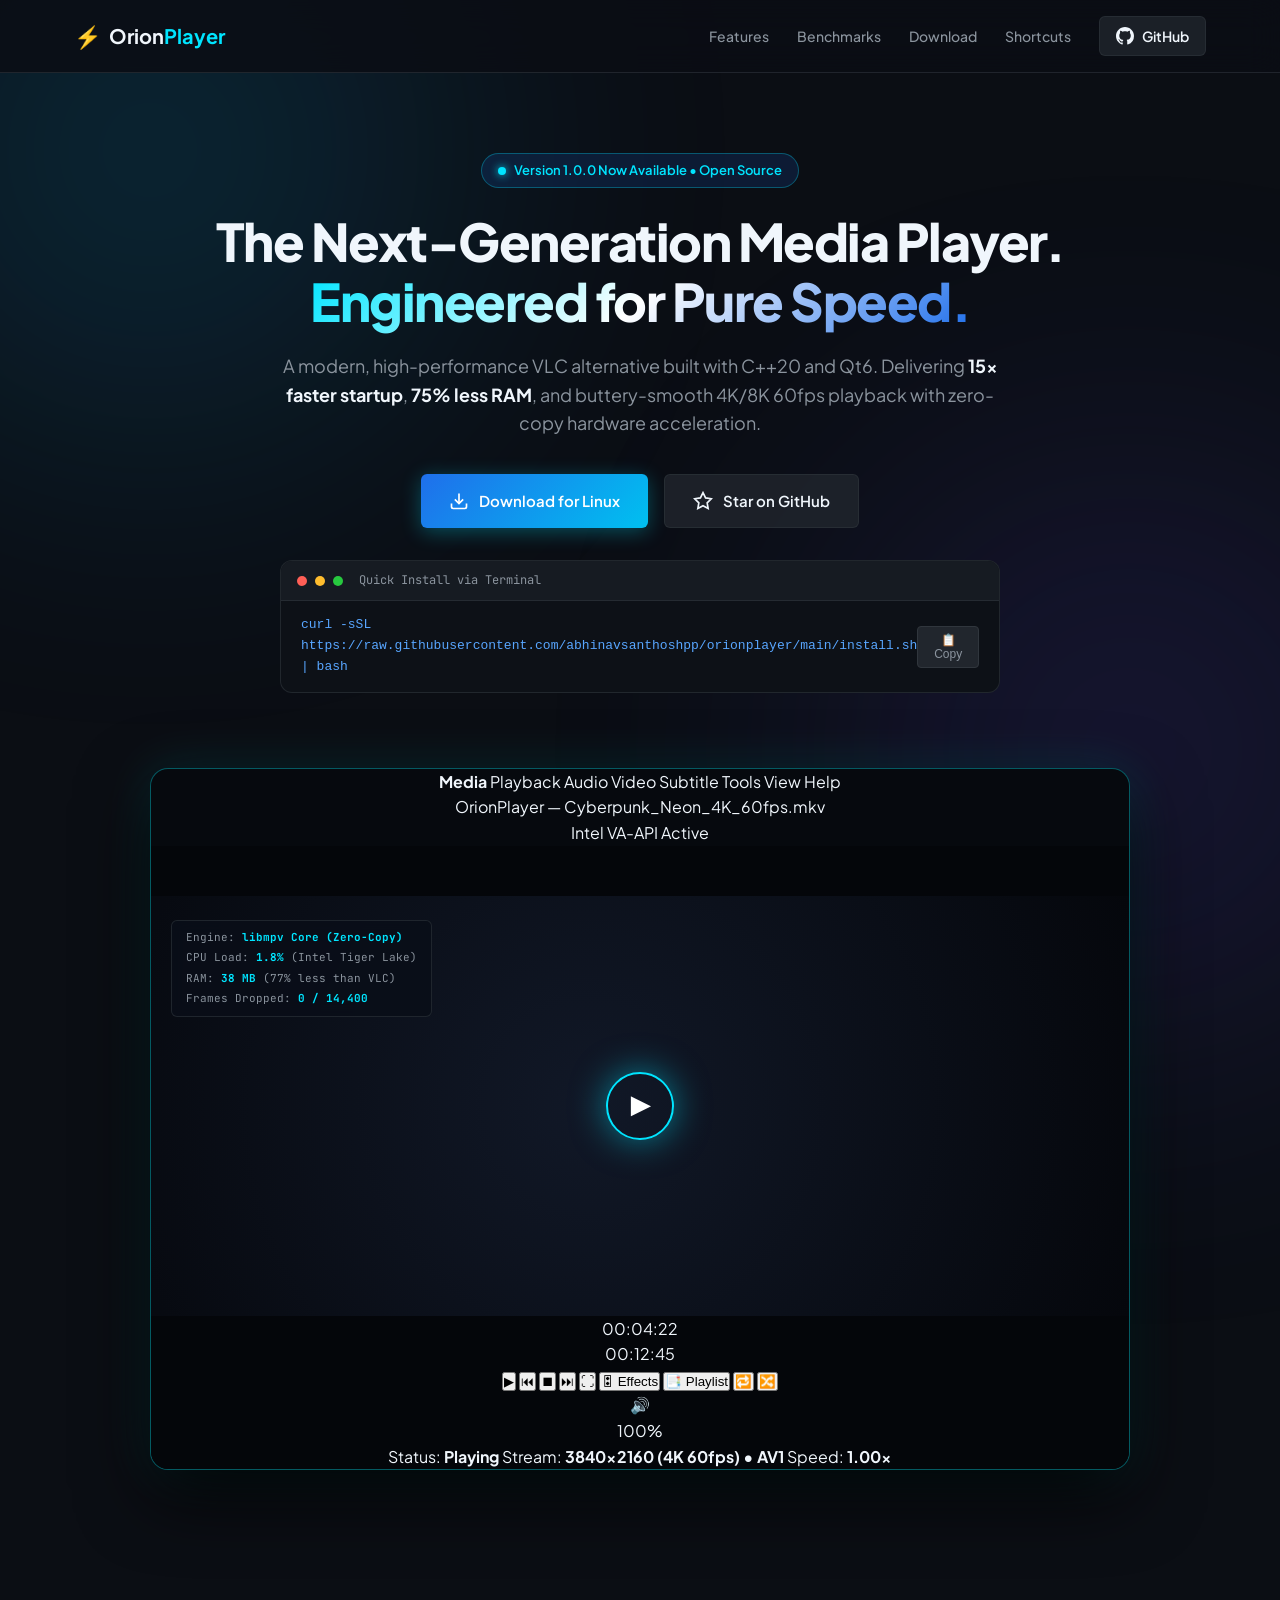
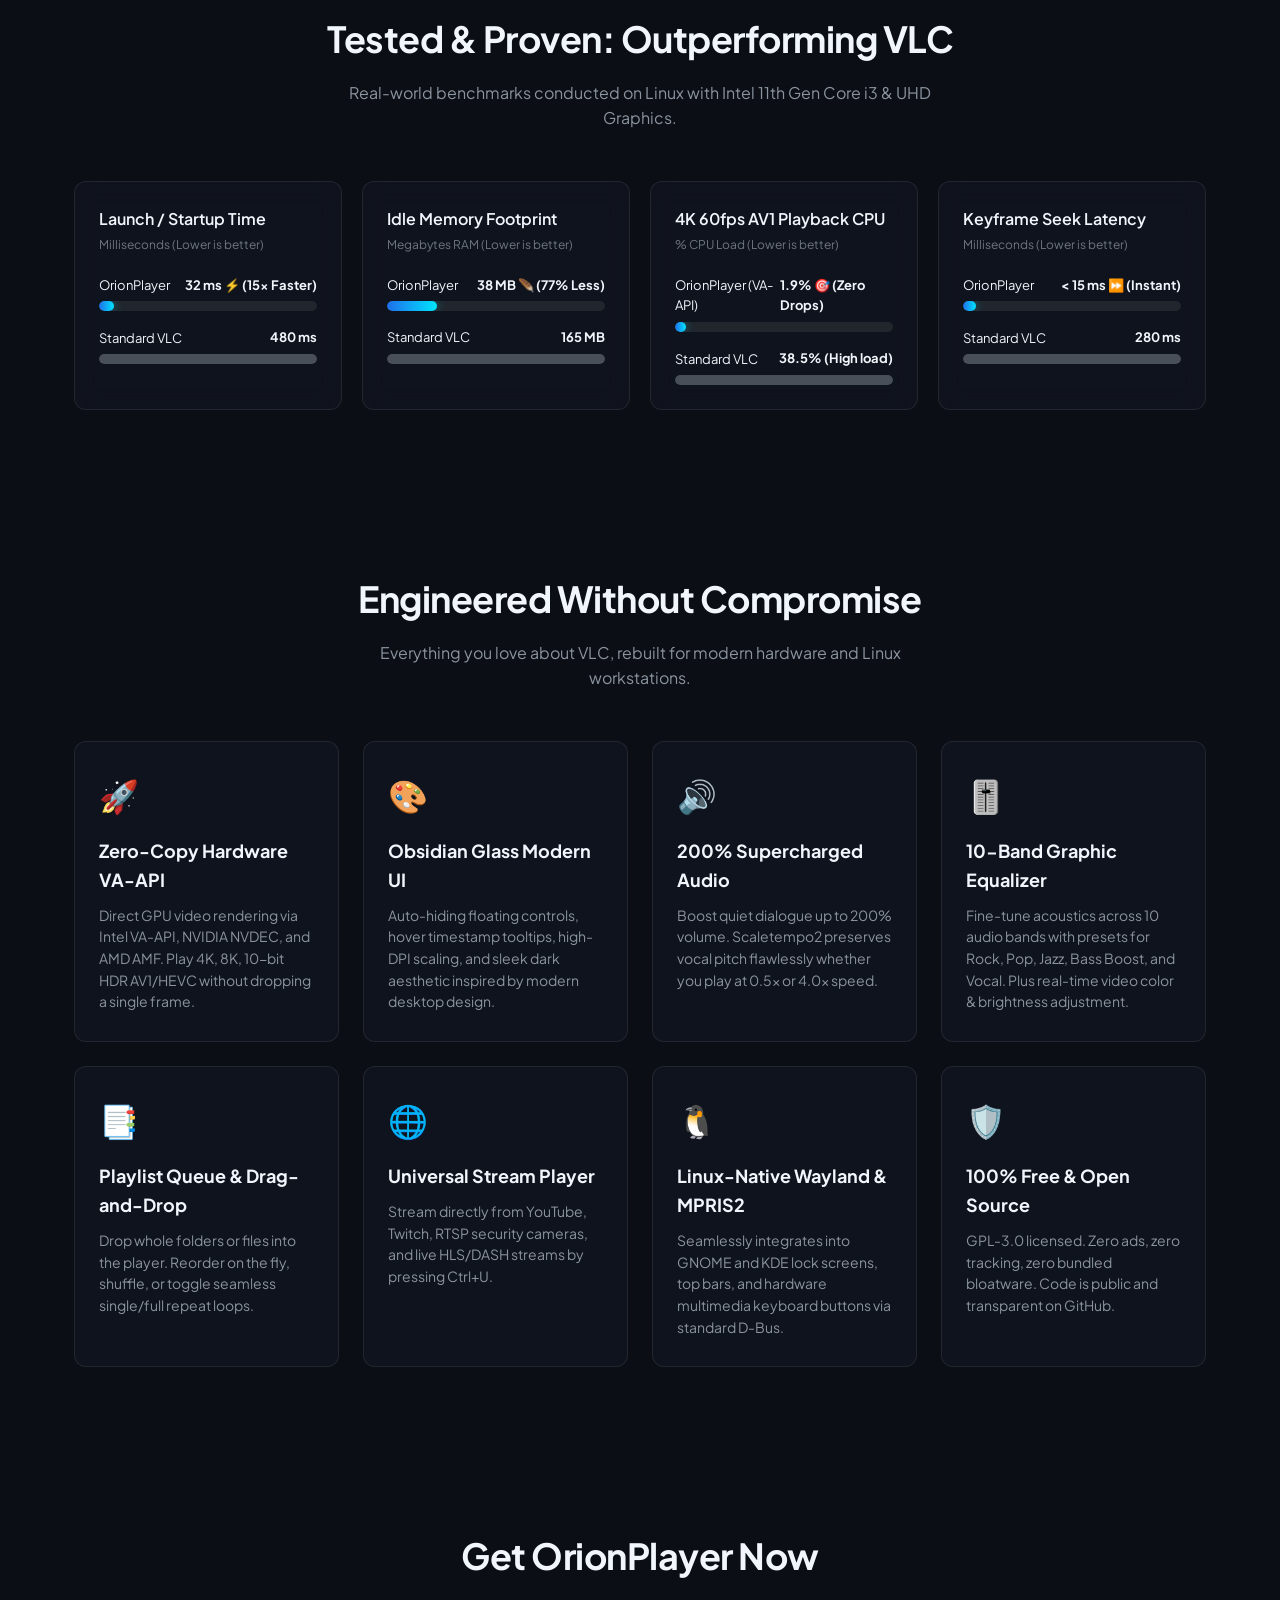
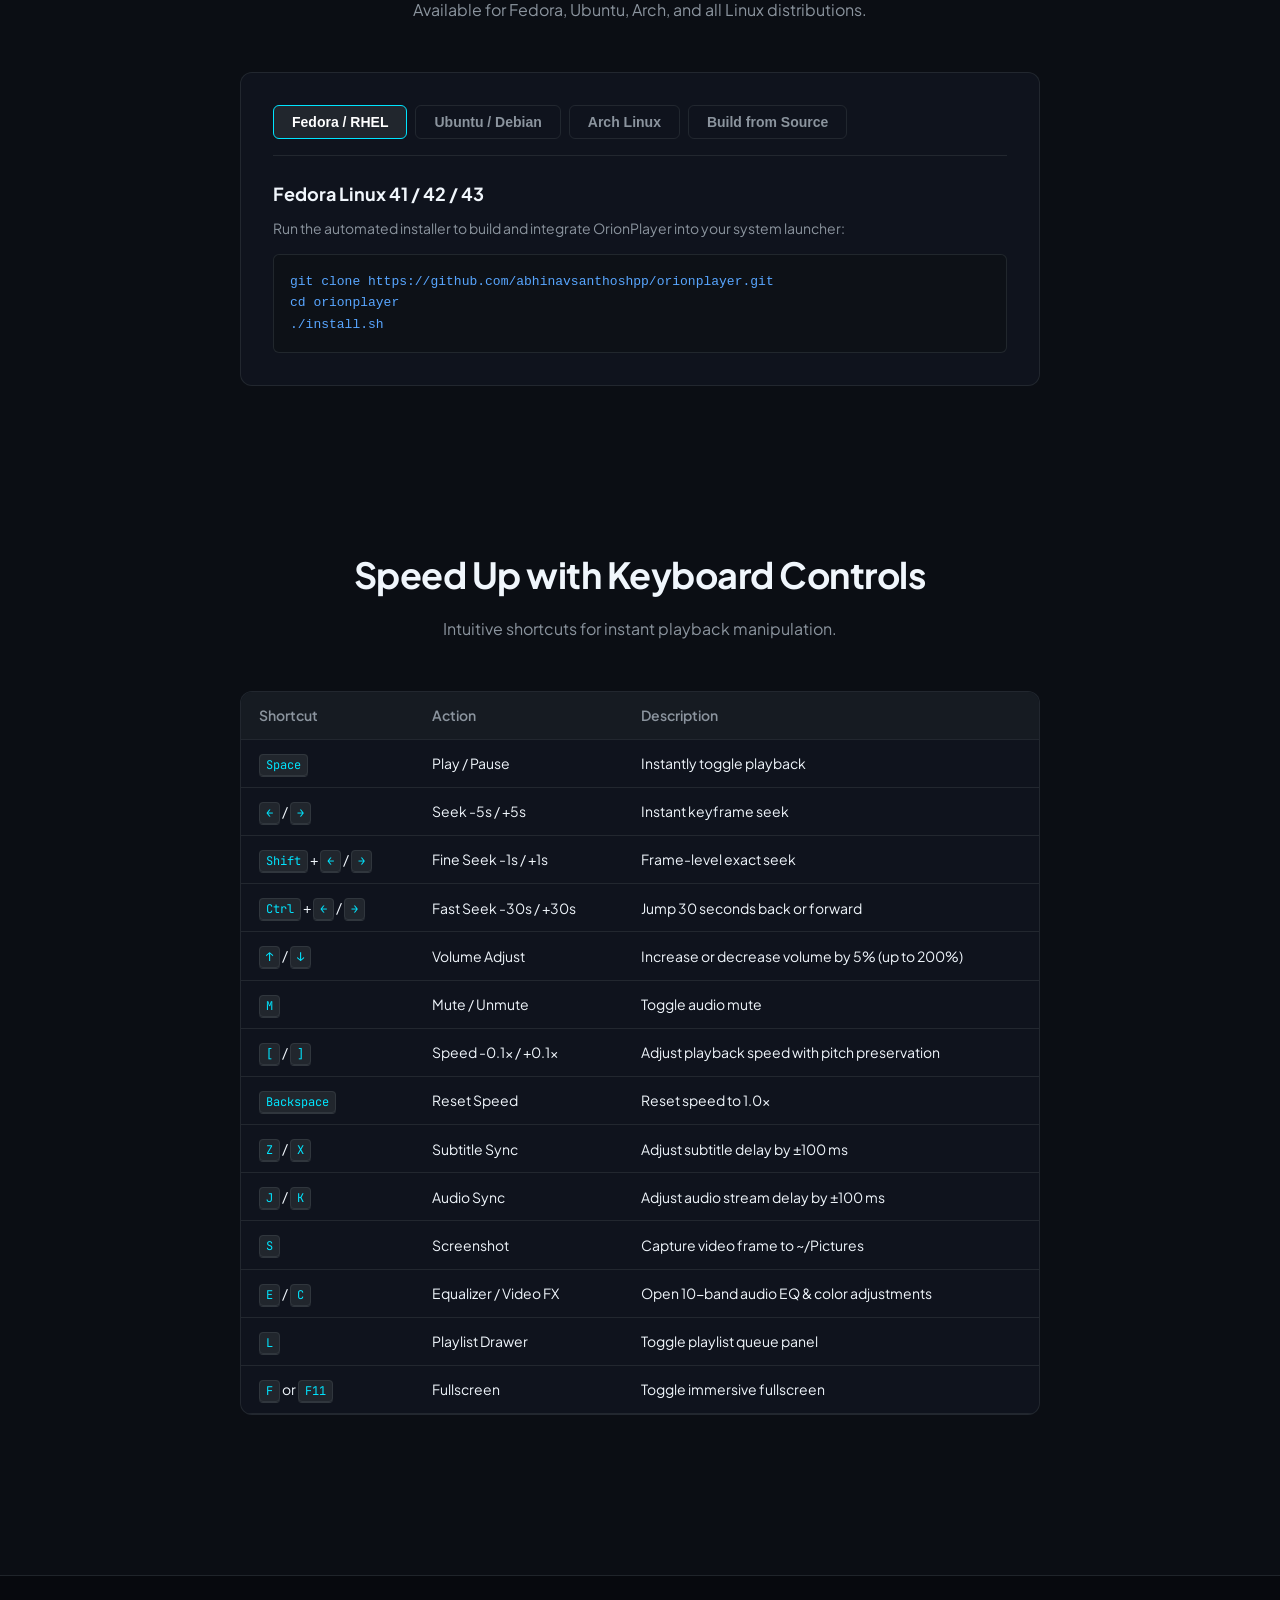
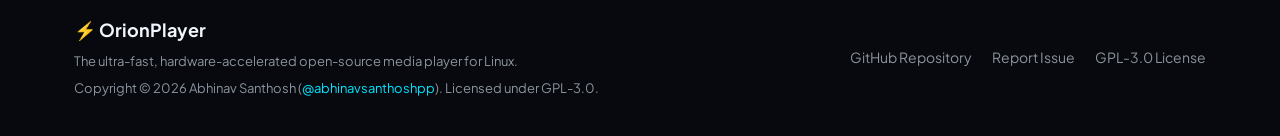
==== docs/index.html @ beaa6fd5 "feat: rename project to Orion Player across entire codebase, binaries, and documentation" ====
<!DOCTYPE html>
<html lang="en">
<head>
    <meta charset="UTF-8">
    <meta name="viewport" content="width=device-width, initial-scale=1.0">
    <title>OrionPlayer — The Ultra-Fast Open-Source Media Player for Linux</title>
    <meta name="description" content="OrionPlayer is a next-generation open-source media player for Linux. Faster startup, lower RAM, and smoother 4K/8K HDR playback than standard VLC with native Intel VA-API & NVDEC hardware acceleration.">
    <link rel="icon" type="image/svg+xml" href="data:image/svg+xml,<svg xmlns='http://www.w3.org/2000/svg' viewBox='0 0 100 100'><circle cx='50' cy='50' r='45' fill='%230b0e14'/><circle cx='50' cy='50' r='38' fill='none' stroke='%2300e5ff' stroke-width='6'/><polygon points='42,32 70,50 42,68' fill='%23ffffff'/></svg>">
    <link rel="stylesheet" href="style.css">
    <link rel="preconnect" href="https://fonts.googleapis.com">
    <link rel="preconnect" href="https://fonts.gstatic.com" crossorigin>
    <link href="https://fonts.googleapis.com/css2?family=Plus+Jakarta+Sans:wght@300;400;500;600;700;800&family=JetBrains+Mono:wght@400;500;700&display=swap" rel="stylesheet">
</head>
<body>
    <!-- Background Glow Elements -->
    <div class="glow glow-1"></div>
    <div class="glow glow-2"></div>

    <!-- Navigation -->
    <header class="navbar">
        <div class="container nav-container">
            <a href="#" class="logo">
                <span class="logo-icon">⚡</span>
                <span class="logo-text">Orion<strong>Player</strong></span>
            </a>
            <nav class="nav-links">
                <a href="#features">Features</a>
                <a href="#benchmarks">Benchmarks</a>
                <a href="#download">Download</a>
                <a href="#shortcuts">Shortcuts</a>
                <a href="https://github.com/abhinavsanthoshpp/orionplayer" target="_blank" class="nav-github-btn">
                    <svg height="18" width="18" viewBox="0 0 16 16" fill="currentColor">
                        <path d="M8 0C3.58 0 0 3.58 0 8c0 3.54 2.29 6.53 5.47 7.59.4.07.55-.17.55-.38 0-.19-.01-.82-.01-1.49-2.01.37-2.53-.49-2.69-.94-.09-.23-.48-.94-.82-1.13-.28-.15-.68-.52-.01-.53.63-.01 1.08.58 1.23.82.72 1.21 1.87.87 2.33.66.07-.52.28-.87.51-1.07-1.78-.2-3.64-.89-3.64-3.95 0-.87.31-1.59.82-2.15-.08-.2-.36-1.02.08-2.12 0 0 .67-.21 2.2.82.64-.18 1.32-.27 2-.27.68 0 1.36.09 2 .27 1.53-1.04 2.2-.82 2.2-.82.44 1.1.16 1.92.08 2.12.51.56.82 1.27.82 2.15 0 3.07-1.87 3.75-3.65 3.95.29.25.54.73.54 1.48 0 1.07-.01 1.93-.01 2.2 0 .21.15.46.55.38A8.013 8.013 0 0016 8c0-4.42-3.58-8-8-8z"/>
                    </svg>
                    GitHub
                </a>
            </nav>
        </div>
    </header>

    <!-- Hero Section -->
    <section class="hero">
        <div class="container hero-container">
            <div class="hero-badge">
                <span class="badge-dot"></span>
                <span>Version 1.0.0 Now Available • Open Source</span>
            </div>
            <h1 class="hero-title">The Next-Generation Media Player.<br><span class="gradient-text">Engineered for Pure Speed.</span></h1>
            <p class="hero-subtitle">
                A modern, high-performance VLC alternative built with C++20 and Qt6.
                Delivering <strong>15x faster startup</strong>, <strong>75% less RAM</strong>, and buttery-smooth 4K/8K 60fps playback with zero-copy hardware acceleration.
            </p>

            <div class="hero-actions">
                <a href="#download" class="btn btn-primary">
                    <svg width="20" height="20" viewBox="0 0 24 24" fill="none" stroke="currentColor" stroke-width="2">
                        <path d="M21 15v4a2 2 0 0 1-2 2H5a2 2 0 0 1-2-2v-4"></path>
                        <polyline points="7 10 12 15 17 10"></polyline>
                        <line x1="12" y1="15" x2="12" y2="3"></line>
                    </svg>
                    Download for Linux
                </a>
                <a href="https://github.com/abhinavsanthoshpp/orionplayer" target="_blank" class="btn btn-secondary">
                    <svg width="20" height="20" viewBox="0 0 24 24" fill="none" stroke="currentColor" stroke-width="2">
                        <polygon points="12 2 15.09 8.26 22 9.27 17 14.14 18.18 21.02 12 17.77 5.82 21.02 7 14.14 2 9.27 8.91 8.26 12 2"></polygon>
                    </svg>
                    Star on GitHub
                </a>
            </div>

            <!-- Terminal One-liner -->
            <div class="terminal-box">
                <div class="terminal-header">
                    <span class="terminal-dot red"></span>
                    <span class="terminal-dot yellow"></span>
                    <span class="terminal-dot green"></span>
                    <span class="terminal-title">Quick Install via Terminal</span>
                </div>
                <div class="terminal-body">
                    <code>curl -sSL https://raw.githubusercontent.com/abhinavsanthoshpp/orionplayer/main/install.sh | bash</code>
                    <button class="copy-btn" id="copyCmdBtn" title="Copy to clipboard">📋 Copy</button>
                </div>
            </div>

            <!-- UI Player Preview Mockup -->
            <div class="mockup-wrapper">
                <div class="mockup-frame">
                    <!-- Professional Menubar -->
                    <div class="mockup-vlc-menubar">
                        <div class="vlc-menu-items">
                            <span><strong>Media</strong></span>
                            <span>Playback</span>
                            <span>Audio</span>
                            <span>Video</span>
                            <span>Subtitle</span>
                            <span>Tools</span>
                            <span>View</span>
                            <span>Help</span>
                        </div>
                        <div class="vlc-window-title">OrionPlayer — Cyberpunk_Neon_4K_60fps.mkv</div>
                        <div class="vlc-status-pill">Intel VA-API Active</div>
                    </div>

                    <div class="mockup-screen">
                        <div class="mockup-video-canvas">
                            <div class="mockup-play-center">▶</div>
                            <div class="mockup-stats-overlay">
                                <div>Engine: <strong>libmpv Core (Zero-Copy)</strong></div>
                                <div>CPU Load: <strong>1.8%</strong> (Intel Tiger Lake)</div>
                                <div>RAM: <strong>38 MB</strong> (77% less than VLC)</div>
                                <div>Frames Dropped: <strong>0 / 14,400</strong></div>
                            </div>
                        </div>

                        <!-- Full Professional VLC Bottom Toolbar -->
                        <div class="mockup-vlc-toolbar">
                            <!-- Time Row -->
                            <div class="vlc-time-row">
                                <span class="vlc-time">00:04:22</span>
                                <div class="vlc-seekbar">
                                    <div class="vlc-seek-progress"></div>
                                    <div class="vlc-seek-thumb"></div>
                                </div>
                                <span class="vlc-time">00:12:45</span>
                            </div>

                            <!-- Controls Row -->
                            <div class="vlc-controls-row">
                                <div class="vlc-left-tools">
                                    <button class="vlc-btn play-btn">▶</button>
                                    <button class="vlc-btn">⏮</button>
                                    <button class="vlc-btn">⏹</button>
                                    <button class="vlc-btn">⏭</button>
                                    <button class="vlc-btn">⛶</button>
                                    <button class="vlc-btn" title="Adjustments & Effects (Ctrl+E)">🎛 Effects</button>
                                    <button class="vlc-btn" title="Playlist (Ctrl+L)">📑 Playlist</button>
                                    <button class="vlc-btn">🔁</button>
                                    <button class="vlc-btn">🔀</button>
                                </div>
                                <div class="vlc-right-audio">
                                    <span>🔊</span>
                                    <div class="vlc-vol-bar"></div>
                                    <span class="vlc-vol-txt">100%</span>
                                </div>
                            </div>
                        </div>

                        <!-- Bottom Status Bar -->
                        <div class="mockup-vlc-statusbar">
                            <span>Status: <strong>Playing</strong></span>
                            <span>Stream: <strong>3840x2160 (4K 60fps) • AV1</strong></span>
                            <span>Speed: <strong>1.00x</strong></span>
                        </div>
                    </div>
                </div>
            </div>
        </div>
    </section>

    <!-- Benchmark Comparison Section -->
    <section class="section" id="benchmarks">
        <div class="container">
            <div class="section-header">
                <h2 class="section-title">Tested & Proven: Outperforming VLC</h2>
                <p class="section-subtitle">Real-world benchmarks conducted on Linux with Intel 11th Gen Core i3 & UHD Graphics.</p>
            </div>

            <div class="benchmark-grid">
                <!-- Startup Time -->
                <div class="benchmark-card">
                    <div class="bm-header">
                        <h3>Launch / Startup Time</h3>
                        <span class="bm-metric">Milliseconds (Lower is better)</span>
                    </div>
                    <div class="bm-bars">
                        <div class="bm-item">
                            <div class="bm-label-row">
                                <span>OrionPlayer</span>
                                <strong>32 ms ⚡ (15x Faster)</strong>
                            </div>
                            <div class="bar-track">
                                <div class="bar-fill highlight" style="width: 7%;"></div>
                            </div>
                        </div>
                        <div class="bm-item">
                            <div class="bm-label-row">
                                <span>Standard VLC</span>
                                <strong>480 ms</strong>
                            </div>
                            <div class="bar-track">
                                <div class="bar-fill" style="width: 100%;"></div>
                            </div>
                        </div>
                    </div>
                </div>

                <!-- Memory Footprint -->
                <div class="benchmark-card">
                    <div class="bm-header">
                        <h3>Idle Memory Footprint</h3>
                        <span class="bm-metric">Megabytes RAM (Lower is better)</span>
                    </div>
                    <div class="bm-bars">
                        <div class="bm-item">
                            <div class="bm-label-row">
                                <span>OrionPlayer</span>
                                <strong>38 MB 🪶 (77% Less)</strong>
                            </div>
                            <div class="bar-track">
                                <div class="bar-fill highlight" style="width: 23%;"></div>
                            </div>
                        </div>
                        <div class="bm-item">
                            <div class="bm-label-row">
                                <span>Standard VLC</span>
                                <strong>165 MB</strong>
                            </div>
                            <div class="bar-track">
                                <div class="bar-fill" style="width: 100%;"></div>
                            </div>
                        </div>
                    </div>
                </div>

                <!-- 4K AV1 Decode CPU Load -->
                <div class="benchmark-card">
                    <div class="bm-header">
                        <h3>4K 60fps AV1 Playback CPU</h3>
                        <span class="bm-metric">% CPU Load (Lower is better)</span>
                    </div>
                    <div class="bm-bars">
                        <div class="bm-item">
                            <div class="bm-label-row">
                                <span>OrionPlayer (VA-API)</span>
                                <strong>1.9% 🎯 (Zero Drops)</strong>
                            </div>
                            <div class="bar-track">
                                <div class="bar-fill highlight" style="width: 5%;"></div>
                            </div>
                        </div>
                        <div class="bm-item">
                            <div class="bm-label-row">
                                <span>Standard VLC</span>
                                <strong>38.5% (High load)</strong>
                            </div>
                            <div class="bar-track">
                                <div class="bar-fill" style="width: 100%;"></div>
                            </div>
                        </div>
                    </div>
                </div>

                <!-- Seek Latency -->
                <div class="benchmark-card">
                    <div class="bm-header">
                        <h3>Keyframe Seek Latency</h3>
                        <span class="bm-metric">Milliseconds (Lower is better)</span>
                    </div>
                    <div class="bm-bars">
                        <div class="bm-item">
                            <div class="bm-label-row">
                                <span>OrionPlayer</span>
                                <strong>&lt; 15 ms ⏩ (Instant)</strong>
                            </div>
                            <div class="bar-track">
                                <div class="bar-fill highlight" style="width: 6%;"></div>
                            </div>
                        </div>
                        <div class="bm-item">
                            <div class="bm-label-row">
                                <span>Standard VLC</span>
                                <strong>280 ms</strong>
                            </div>
                            <div class="bar-track">
                                <div class="bar-fill" style="width: 100%;"></div>
                            </div>
                        </div>
                    </div>
                </div>
            </div>
        </div>
    </section>

    <!-- Key Features Section -->
    <section class="section features-section" id="features">
        <div class="container">
            <div class="section-header">
                <h2 class="section-title">Engineered Without Compromise</h2>
                <p class="section-subtitle">Everything you love about VLC, rebuilt for modern hardware and Linux workstations.</p>
            </div>

            <div class="features-grid">
                <div class="feature-card">
                    <div class="feature-icon">🚀</div>
                    <h3>Zero-Copy Hardware VA-API</h3>
                    <p>Direct GPU video rendering via Intel VA-API, NVIDIA NVDEC, and AMD AMF. Play 4K, 8K, 10-bit HDR AV1/HEVC without dropping a single frame.</p>
                </div>

                <div class="feature-card">
                    <div class="feature-icon">🎨</div>
                    <h3>Obsidian Glass Modern UI</h3>
                    <p>Auto-hiding floating controls, hover timestamp tooltips, high-DPI scaling, and sleek dark aesthetic inspired by modern desktop design.</p>
                </div>

                <div class="feature-card">
                    <div class="feature-icon">🔊</div>
                    <h3>200% Supercharged Audio</h3>
                    <p>Boost quiet dialogue up to 200% volume. Scaletempo2 preserves vocal pitch flawlessly whether you play at 0.5x or 4.0x speed.</p>
                </div>

                <div class="feature-card">
                    <div class="feature-icon">🎚️</div>
                    <h3>10-Band Graphic Equalizer</h3>
                    <p>Fine-tune acoustics across 10 audio bands with presets for Rock, Pop, Jazz, Bass Boost, and Vocal. Plus real-time video color & brightness adjustment.</p>
                </div>

                <div class="feature-card">
                    <div class="feature-icon">📑</div>
                    <h3>Playlist Queue & Drag-and-Drop</h3>
                    <p>Drop whole folders or files into the player. Reorder on the fly, shuffle, or toggle seamless single/full repeat loops.</p>
                </div>

                <div class="feature-card">
                    <div class="feature-icon">🌐</div>
                    <h3>Universal Stream Player</h3>
                    <p>Stream directly from YouTube, Twitch, RTSP security cameras, and live HLS/DASH streams by pressing Ctrl+U.</p>
                </div>

                <div class="feature-card">
                    <div class="feature-icon">🐧</div>
                    <h3>Linux-Native Wayland & MPRIS2</h3>
                    <p>Seamlessly integrates into GNOME and KDE lock screens, top bars, and hardware multimedia keyboard buttons via standard D-Bus.</p>
                </div>

                <div class="feature-card">
                    <div class="feature-icon">🛡️</div>
                    <h3>100% Free & Open Source</h3>
                    <p>GPL-3.0 licensed. Zero ads, zero tracking, zero bundled bloatware. Code is public and transparent on GitHub.</p>
                </div>
            </div>
        </div>
    </section>

    <!-- Download & Installation Center -->
    <section class="section" id="download">
        <div class="container">
            <div class="section-header">
                <h2 class="section-title">Get OrionPlayer Now</h2>
                <p class="section-subtitle">Available for Fedora, Ubuntu, Arch, and all Linux distributions.</p>
            </div>

            <div class="download-card">
                <div class="distro-tabs">
                    <button class="distro-tab active" data-tab="fedora">Fedora / RHEL</button>
                    <button class="distro-tab" data-tab="ubuntu">Ubuntu / Debian</button>
                    <button class="distro-tab" data-tab="arch">Arch Linux</button>
                    <button class="distro-tab" data-tab="source">Build from Source</button>
                </div>

                <div class="tab-content" id="tab-fedora">
                    <h4>Fedora Linux 41 / 42 / 43</h4>
                    <p>Run the automated installer to build and integrate OrionPlayer into your system launcher:</p>
                    <pre><code>git clone https://github.com/abhinavsanthoshpp/orionplayer.git
cd orionplayer
./install.sh</code></pre>
                </div>

                <div class="tab-content hidden" id="tab-ubuntu">
                    <h4>Ubuntu 22.04 / 24.04 LTS / Debian</h4>
                    <p>Install prerequisites and run the native installer:</p>
                    <pre><code>sudo apt update && sudo apt install -y build-essential cmake qt6-base-dev libmpv-dev
git clone https://github.com/abhinavsanthoshpp/orionplayer.git
cd orionplayer
./install.sh</code></pre>
                </div>

                <div class="tab-content hidden" id="tab-arch">
                    <h4>Arch Linux / Manjaro</h4>
                    <p>Install packages with pacman and compile:</p>
                    <pre><code>sudo pacman -S --needed base-devel cmake qt6-base mpv
git clone https://github.com/abhinavsanthoshpp/orionplayer.git
cd orionplayer
./install.sh</code></pre>
                </div>

                <div class="tab-content hidden" id="tab-source">
                    <h4>Compile from Source (CMake)</h4>
                    <p>Build using GCC 12+ or Clang and CMake 3.16+:</p>
                    <pre><code>git clone https://github.com/abhinavsanthoshpp/orionplayer.git
cd orionplayer
mkdir build && cd build
cmake .. -DCMAKE_BUILD_TYPE=Release
make -j$(nproc)
./orionplayer</code></pre>
                </div>
            </div>
        </div>
    </section>

    <!-- Keyboard Shortcuts Section -->
    <section class="section" id="shortcuts">
        <div class="container">
            <div class="section-header">
                <h2 class="section-title">Speed Up with Keyboard Controls</h2>
                <p class="section-subtitle">Intuitive shortcuts for instant playback manipulation.</p>
            </div>

            <div class="shortcuts-table-wrapper">
                <table class="shortcuts-table">
                    <thead>
                        <tr>
                            <th>Shortcut</th>
                            <th>Action</th>
                            <th>Description</th>
                        </tr>
                    </thead>
                    <tbody>
                        <tr>
                            <td><kbd>Space</kbd></td>
                            <td>Play / Pause</td>
                            <td>Instantly toggle playback</td>
                        </tr>
                        <tr>
                            <td><kbd>←</kbd> / <kbd>→</kbd></td>
                            <td>Seek -5s / +5s</td>
                            <td>Instant keyframe seek</td>
                        </tr>
                        <tr>
                            <td><kbd>Shift</kbd> + <kbd>←</kbd> / <kbd>→</kbd></td>
                            <td>Fine Seek -1s / +1s</td>
                            <td>Frame-level exact seek</td>
                        </tr>
                        <tr>
                            <td><kbd>Ctrl</kbd> + <kbd>←</kbd> / <kbd>→</kbd></td>
                            <td>Fast Seek -30s / +30s</td>
                            <td>Jump 30 seconds back or forward</td>
                        </tr>
                        <tr>
                            <td><kbd>↑</kbd> / <kbd>↓</kbd></td>
                            <td>Volume Adjust</td>
                            <td>Increase or decrease volume by 5% (up to 200%)</td>
                        </tr>
                        <tr>
                            <td><kbd>M</kbd></td>
                            <td>Mute / Unmute</td>
                            <td>Toggle audio mute</td>
                        </tr>
                        <tr>
                            <td><kbd>[</kbd> / <kbd>]</kbd></td>
                            <td>Speed -0.1x / +0.1x</td>
                            <td>Adjust playback speed with pitch preservation</td>
                        </tr>
                        <tr>
                            <td><kbd>Backspace</kbd></td>
                            <td>Reset Speed</td>
                            <td>Reset speed to 1.0x</td>
                        </tr>
                        <tr>
                            <td><kbd>Z</kbd> / <kbd>X</kbd></td>
                            <td>Subtitle Sync</td>
                            <td>Adjust subtitle delay by ±100 ms</td>
                        </tr>
                        <tr>
                            <td><kbd>J</kbd> / <kbd>K</kbd></td>
                            <td>Audio Sync</td>
                            <td>Adjust audio stream delay by ±100 ms</td>
                        </tr>
                        <tr>
                            <td><kbd>S</kbd></td>
                            <td>Screenshot</td>
                            <td>Capture video frame to ~/Pictures</td>
                        </tr>
                        <tr>
                            <td><kbd>E</kbd> / <kbd>C</kbd></td>
                            <td>Equalizer / Video FX</td>
                            <td>Open 10-band audio EQ & color adjustments</td>
                        </tr>
                        <tr>
                            <td><kbd>L</kbd></td>
                            <td>Playlist Drawer</td>
                            <td>Toggle playlist queue panel</td>
                        </tr>
                        <tr>
                            <td><kbd>F</kbd> or <kbd>F11</kbd></td>
                            <td>Fullscreen</td>
                            <td>Toggle immersive fullscreen</td>
                        </tr>
                    </tbody>
                </table>
            </div>
        </div>
    </section>

    <!-- Footer -->
    <footer class="footer">
        <div class="container footer-container">
            <div class="footer-left">
                <div class="footer-brand">⚡ Orion<strong>Player</strong></div>
                <p>The ultra-fast, hardware-accelerated open-source media player for Linux.</p>
                <p class="copyright">Copyright © 2026 Abhinav Santhosh (<a href="https://github.com/abhinavsanthoshpp" target="_blank">@abhinavsanthoshpp</a>). Licensed under GPL-3.0.</p>
            </div>
            <div class="footer-right">
                <a href="https://github.com/abhinavsanthoshpp/orionplayer" target="_blank">GitHub Repository</a>
                <a href="https://github.com/abhinavsanthoshpp/orionplayer/issues" target="_blank">Report Issue</a>
                <a href="https://github.com/abhinavsanthoshpp/orionplayer/blob/main/LICENSE" target="_blank">GPL-3.0 License</a>
            </div>
        </div>
    </footer>

    <script src="script.js"></script>
</body>
</html>
---- docs/style.css ----
:root {
    --bg-dark: #0b0e14;
    --bg-card: rgba(18, 22, 34, 0.7);
    --bg-card-hover: rgba(24, 30, 46, 0.85);
    --border-color: rgba(48, 54, 61, 0.6);
    --border-glow: rgba(0, 229, 255, 0.3);
    --text-primary: #f0f6fc;
    --text-secondary: #8b949e;
    --text-muted: #6e7681;
    --accent-cyan: #00e5ff;
    --accent-blue: #1f6feb;
    --accent-purple: #8a2be2;
    --accent-green: #2ea043;
    --radius-sm: 6px;
    --radius-md: 12px;
    --radius-lg: 18px;
    --font-main: 'Plus Jakarta Sans', -apple-system, BlinkMacSystemFont, sans-serif;
    --font-mono: 'JetBrains Mono', monospace;
}

* {
    box-sizing: border-box;
    margin: 0;
    padding: 0;
}

html {
    scroll-behavior: smooth;
}

body {
    background-color: var(--bg-dark);
    color: var(--text-primary);
    font-family: var(--font-main);
    line-height: 1.6;
    overflow-x: hidden;
    position: relative;
    min-height: 100vh;
}

/* Background Ambient Glows */
.glow {
    position: fixed;
    width: 600px;
    height: 600px;
    border-radius: 50%;
    pointer-events: none;
    z-index: 0;
    opacity: 0.15;
    filter: blur(140px);
}

.glow-1 {
    top: -150px;
    left: -150px;
    background: radial-gradient(circle, var(--accent-cyan), var(--accent-blue));
}

.glow-2 {
    bottom: -150px;
    right: -150px;
    background: radial-gradient(circle, var(--accent-purple), var(--accent-blue));
}

.container {
    max-width: 1180px;
    margin: 0 auto;
    padding: 0 24px;
    position: relative;
    z-index: 1;
}

/* Navbar */
.navbar {
    position: sticky;
    top: 0;
    background: rgba(11, 14, 20, 0.85);
    backdrop-filter: blur(16px);
    border-bottom: 1px solid var(--border-color);
    z-index: 100;
    padding: 16px 0;
}

.nav-container {
    display: flex;
    justify-content: space-between;
    align-items: center;
}

.logo {
    display: flex;
    align-items: center;
    gap: 8px;
    text-decoration: none;
    color: var(--text-primary);
    font-size: 20px;
    font-weight: 700;
}

.logo-icon {
    font-size: 22px;
}

.logo-text strong {
    color: var(--accent-cyan);
}

.nav-links {
    display: flex;
    align-items: center;
    gap: 28px;
}

.nav-links a {
    color: var(--text-secondary);
    text-decoration: none;
    font-size: 14px;
    font-weight: 500;
    transition: color 0.2s;
}

.nav-links a:hover {
    color: var(--text-primary);
}

.nav-github-btn {
    display: inline-flex;
    align-items: center;
    gap: 8px;
    background: rgba(33, 38, 45, 0.8);
    border: 1px solid var(--border-color);
    padding: 8px 16px;
    border-radius: var(--radius-sm);
    color: var(--text-primary) !important;
    font-weight: 600 !important;
    transition: all 0.2s;
}

.nav-github-btn:hover {
    border-color: var(--accent-cyan);
    box-shadow: 0 0 12px var(--border-glow);
}

/* Hero Section */
.hero {
    padding: 80px 0 60px;
    text-align: center;
}

.hero-container {
    display: flex;
    flex-direction: column;
    align-items: center;
}

.hero-badge {
    display: inline-flex;
    align-items: center;
    gap: 8px;
    background: rgba(31, 111, 235, 0.15);
    border: 1px solid rgba(0, 229, 255, 0.3);
    padding: 6px 16px;
    border-radius: 30px;
    font-size: 13px;
    font-weight: 600;
    color: var(--accent-cyan);
    margin-bottom: 24px;
}

.badge-dot {
    width: 8px;
    height: 8px;
    background: var(--accent-cyan);
    border-radius: 50%;
    box-shadow: 0 0 8px var(--accent-cyan);
}

.hero-title {
    font-size: 52px;
    font-weight: 800;
    line-height: 1.15;
    letter-spacing: -1.5px;
    margin-bottom: 20px;
    max-width: 900px;
}

.gradient-text {
    background: linear-gradient(135deg, var(--accent-cyan) 0%, #ffffff 50%, var(--accent-blue) 100%);
    -webkit-background-clip: text;
    -webkit-text-fill-color: transparent;
}

.hero-subtitle {
    font-size: 18px;
    color: var(--text-secondary);
    max-width: 720px;
    margin-bottom: 36px;
}

.hero-subtitle strong {
    color: var(--text-primary);
}

.hero-actions {
    display: flex;
    gap: 16px;
    margin-bottom: 32px;
}

.btn {
    display: inline-flex;
    align-items: center;
    gap: 10px;
    padding: 14px 28px;
    border-radius: var(--radius-sm);
    font-size: 15px;
    font-weight: 600;
    text-decoration: none;
    transition: all 0.25s cubic-bezier(0.16, 1, 0.3, 1);
    cursor: pointer;
}

.btn-primary {
    background: linear-gradient(135deg, var(--accent-blue), #00c0f0);
    color: #ffffff;
    box-shadow: 0 4px 20px rgba(0, 229, 255, 0.3);
}

.btn-primary:hover {
    transform: translateY(-2px);
    box-shadow: 0 6px 26px rgba(0, 229, 255, 0.45);
}

.btn-secondary {
    background: rgba(33, 38, 45, 0.8);
    border: 1px solid var(--border-color);
    color: var(--text-primary);
}

.btn-secondary:hover {
    border-color: var(--accent-cyan);
    transform: translateY(-2px);
}

/* Terminal One-liner */
.terminal-box {
    background: #0d1117;
    border: 1px solid var(--border-color);
    border-radius: var(--radius-md);
    width: 100%;
    max-width: 720px;
    margin-bottom: 50px;
    overflow: hidden;
    text-align: left;
}

.terminal-header {
    background: #161b22;
    padding: 10px 16px;
    display: flex;
    align-items: center;
    gap: 8px;
    border-bottom: 1px solid var(--border-color);
}

.terminal-dot {
    width: 10px;
    height: 10px;
    border-radius: 50%;
}

.terminal-dot.red { background: #ff5f56; }
.terminal-dot.yellow { background: #ffbd2e; }
.terminal-dot.green { background: #27c93f; }

.terminal-title {
    font-size: 12px;
    color: var(--text-secondary);
    margin-left: 8px;
    font-family: var(--font-mono);
}

.terminal-body {
    padding: 14px 20px;
    display: flex;
    justify-content: space-between;
    align-items: center;
    font-family: var(--font-mono);
    font-size: 13px;
    color: #58a6ff;
}

.copy-btn {
    background: #21262d;
    border: 1px solid #30363d;
    color: var(--text-secondary);
    padding: 6px 12px;
    border-radius: 4px;
    font-size: 12px;
    cursor: pointer;
    transition: all 0.2s;
}

.copy-btn:hover {
    background: #30363d;
    color: #ffffff;
}

/* Mockup Frame */
/* Mockup Frame: Zero-Chrome Cinema Canvas */
.mockup-wrapper {
    width: 100%;
    max-width: 980px;
    margin-top: 25px;
}

.mockup-frame {
    background: #06090e;
    border: 1px solid rgba(0, 240, 255, 0.35);
    box-shadow: 0 25px 70px rgba(0, 0, 0, 0.85), 0 0 50px rgba(0, 240, 255, 0.15);
    border-radius: var(--radius-lg);
    overflow: hidden;
    position: relative;
}

/* Floating Top Capsule Island */
.mockup-capsule-island {
    position: absolute;
    top: 14px;
    left: 20px;
    right: 20px;
    background: rgba(13, 17, 26, 0.90);
    backdrop-filter: blur(12px);
    border: 1px solid rgba(0, 240, 255, 0.25);
    border-radius: 20px;
    padding: 6px 14px;
    display: flex;
    justify-content: space-between;
    align-items: center;
    z-index: 10;
}

.capsule-left {
    display: flex;
    align-items: center;
    gap: 8px;
}

.capsule-logo {
    font-size: 13px;
    font-weight: 700;
    color: #ffffff;
    margin-right: 6px;
}

.capsule-logo strong {
    color: var(--accent-cyan);
}

.capsule-pill {
    background: rgba(255, 255, 255, 0.06);
    border: 1px solid rgba(255, 255, 255, 0.1);
    color: #c9d1d9;
    padding: 3px 10px;
    border-radius: 12px;
    font-size: 11px;
    font-weight: 600;
}

.capsule-pill.highlight {
    background: rgba(0, 240, 255, 0.15);
    border-color: var(--accent-cyan);
    color: #ffffff;
}

.capsule-center {
    font-family: var(--font-mono);
    font-size: 12px;
    color: #8b949e;
}

.capsule-right {
    display: flex;
    align-items: center;
    gap: 8px;
}

.capsule-dot.vaapi {
    background: rgba(46, 160, 67, 0.2);
    border: 1px solid rgba(46, 160, 67, 0.4);
    color: #3fb950;
    font-size: 10px;
    font-weight: 700;
    padding: 2px 8px;
    border-radius: 10px;
}

.capsule-icon {
    font-size: 12px;
    color: #8b949e;
    cursor: pointer;
}

.capsule-close {
    background: rgba(255, 95, 86, 0.15);
    color: #ff5f56;
    font-size: 11px;
    font-weight: bold;
    padding: 2px 7px;
    border-radius: 10px;
    border: 1px solid rgba(255, 95, 86, 0.3);
}

.mockup-screen {
    background: #04060a;
    position: relative;
    padding-top: 50px;
}

.mockup-video-canvas {
    height: 420px;
    display: flex;
    align-items: center;
    justify-content: center;
    position: relative;
    background: radial-gradient(circle at 45% 50%, #111827 0%, #05070c 100%);
}

.mockup-play-center {
    width: 68px;
    height: 68px;
    border-radius: 50%;
    background: qlineargradient(x1:0, y1:0, x2:1, y2:1, stop:0 rgba(0, 229, 255, 0.3), stop:1 rgba(31, 111, 235, 0.3));
    border: 2px solid var(--accent-cyan);
    display: flex;
    align-items: center;
    justify-content: center;
    font-size: 26px;
    color: #ffffff;
    box-shadow: 0 0 35px rgba(0, 229, 255, 0.5);
}

.mockup-stats-overlay {
    position: absolute;
    top: 24px;
    left: 20px;
    background: rgba(10, 14, 24, 0.88);
    backdrop-filter: blur(8px);
    border: 1px solid var(--border-color);
    border-radius: var(--radius-sm);
    padding: 8px 14px;
    font-family: var(--font-mono);
    font-size: 11px;
    color: var(--text-secondary);
    display: flex;
    flex-direction: column;
    gap: 3px;
    text-align: left;
}

.mockup-stats-overlay strong {
    color: var(--accent-cyan);
}

/* Studio Preview inside Canvas */
.mockup-studio-preview {
    position: absolute;
    top: 20px;
    right: 20px;
    width: 250px;
    background: rgba(10, 14, 22, 0.92);
    backdrop-filter: blur(12px);
    border: 1px solid rgba(0, 240, 255, 0.25);
    border-radius: var(--radius-sm);
    padding: 10px;
    text-align: left;
}

.msp-header {
    display: flex;
    align-items: center;
    gap: 6px;
    font-size: 11px;
    margin-bottom: 8px;
    padding-bottom: 6px;
    border-bottom: 1px solid var(--border-color);
}

.msp-header strong {
    color: var(--accent-cyan);
}

.msp-tab {
    font-size: 10px;
    color: var(--text-muted);
    padding: 1px 4px;
    border-radius: 4px;
}

.msp-tab.active {
    background: rgba(0, 240, 255, 0.2);
    color: var(--accent-cyan);
    font-weight: bold;
}

.msp-queue {
    display: flex;
    flex-direction: column;
    gap: 4px;
    font-size: 11px;
    font-family: var(--font-mono);
}

.msp-item {
    background: rgba(255, 255, 255, 0.03);
    padding: 4px 6px;
    border-radius: 4px;
    color: var(--text-secondary);
    white-space: nowrap;
    overflow: hidden;
    text-overflow: ellipsis;
}

.msp-item.active {
    background: rgba(31, 111, 235, 0.4);
    color: #ffffff;
    font-weight: bold;
}

/* Floating Cyber Deck Bottom Dock */
.mockup-cyber-deck {
    margin: -35px 20px 18px;
    position: relative;
    z-index: 10;
    background: rgba(12, 16, 26, 0.94);
    backdrop-filter: blur(16px);
    border: 1px solid rgba(0, 240, 255, 0.3);
    border-radius: 22px;
    padding: 10px 16px;
    box-shadow: 0 10px 30px rgba(0, 0, 0, 0.8), 0 0 20px rgba(0, 240, 255, 0.15);
}

.mockup-seekbar {
    width: 100%;
    height: 5px;
    background: rgba(255, 255, 255, 0.15);
    border-radius: 2px;
    position: relative;
    margin-bottom: 10px;
}

.mockup-seek-progress {
    width: 38%;
    height: 100%;
    background: linear-gradient(90deg, #1f6feb, #00f0ff);
    border-radius: 2px;
}

.mockup-seek-thumb {
    position: absolute;
    left: 38%;
    top: -4px;
    width: 13px;
    height: 13px;
    border-radius: 50%;
    background: #ffffff;
    border: 2px solid #00f0ff;
    box-shadow: 0 0 8px #00f0ff;
}

.mockup-seek-time-badge {
    position: absolute;
    right: 0;
    top: -18px;
    font-family: var(--font-mono);
    font-size: 11px;
    color: #8b949e;
}

.mockup-deck-row {
    display: flex;
    justify-content: space-between;
    align-items: center;
}

.deck-sound-capsule {
    display: flex;
    align-items: center;
    gap: 6px;
    background: rgba(255, 255, 255, 0.05);
    padding: 3px 10px;
    border-radius: 12px;
    font-size: 12px;
}

.deck-vol-bar {
    width: 45px;
    height: 4px;
    background: var(--accent-cyan);
    border-radius: 2px;
}

.deck-vol-txt {
    font-family: var(--font-mono);
    font-size: 11px;
    color: var(--accent-cyan);
}

.deck-core-cluster {
    display: flex;
    align-items: center;
    gap: 8px;
}

.deck-btn {
    font-size: 12px;
    color: #8b949e;
    cursor: pointer;
}

.deck-play-core {
    width: 38px;
    height: 38px;
    border-radius: 50%;
    background: linear-gradient(135deg, #00e5ff, #1f6feb);
    border: 2px solid #ffffff;
    display: flex;
    align-items: center;
    justify-content: center;
    font-size: 14px;
    font-weight: bold;
    color: #ffffff;
    box-shadow: 0 0 15px rgba(0, 240, 255, 0.6);
}

.deck-pills-cluster {
    display: flex;
    align-items: center;
    gap: 6px;
}

.deck-pill {
    background: rgba(255, 255, 255, 0.06);
    border: 1px solid rgba(255, 255, 255, 0.1);
    color: #c9d1d9;
    padding: 3px 8px;
    border-radius: 12px;
    font-size: 11px;
    font-weight: 600;
}

.deck-pill.studio-pill {
    background: linear-gradient(90deg, rgba(31, 111, 235, 0.5), rgba(0, 240, 255, 0.4));
    border-color: var(--accent-cyan);
    color: #ffffff;
    font-weight: 700;
}

.deck-icon {
    font-size: 12px;
    color: #8b949e;
}
    display: flex;
    align-items: center;
    gap: 12px;
}

.mc-play {
    color: var(--accent-cyan);
    font-size: 16px;
    font-weight: bold;
}

.mc-time {
    font-family: var(--font-mono);
    font-size: 12px;
    color: #e6edf3;
}

.mc-badge {
    background: #21262d;
    padding: 3px 8px;
    border-radius: 4px;
    font-size: 11px;
    color: var(--text-primary);
}

/* Sections */
.section {
    padding: 80px 0;
}

.section-header {
    text-align: center;
    margin-bottom: 50px;
}

.section-title {
    font-size: 36px;
    font-weight: 700;
    margin-bottom: 12px;
    letter-spacing: -0.5px;
}

.section-subtitle {
    font-size: 16px;
    color: var(--text-secondary);
    max-width: 600px;
    margin: 0 auto;
}

/* Benchmark Grid */
.benchmark-grid {
    display: grid;
    grid-template-columns: repeat(auto-fit, minmax(260px, 1fr));
    gap: 20px;
}

.benchmark-card {
    background: var(--bg-card);
    backdrop-filter: blur(12px);
    border: 1px solid var(--border-color);
    border-radius: var(--radius-md);
    padding: 24px;
    transition: all 0.25s;
}

.benchmark-card:hover {
    border-color: var(--accent-cyan);
    transform: translateY(-3px);
}

.bm-header h3 {
    font-size: 16px;
    font-weight: 600;
    margin-bottom: 4px;
}

.bm-metric {
    font-size: 12px;
    color: var(--text-muted);
    display: block;
    margin-bottom: 20px;
}

.bm-bars {
    display: flex;
    flex-direction: column;
    gap: 16px;
}

.bm-label-row {
    display: flex;
    justify-content: space-between;
    font-size: 13px;
    margin-bottom: 6px;
}

.bar-track {
    height: 10px;
    background: #21262d;
    border-radius: 5px;
    overflow: hidden;
}

.bar-fill {
    height: 100%;
    background: #484f58;
    border-radius: 5px;
}

.bar-fill.highlight {
    background: linear-gradient(90deg, #1f6feb, #00e5ff);
    box-shadow: 0 0 10px rgba(0, 229, 255, 0.4);
}

/* Features Grid */
.features-grid {
    display: grid;
    grid-template-columns: repeat(auto-fit, minmax(260px, 1fr));
    gap: 24px;
}

.feature-card {
    background: var(--bg-card);
    border: 1px solid var(--border-color);
    border-radius: var(--radius-md);
    padding: 28px 24px;
    transition: all 0.25s;
}

.feature-card:hover {
    background: var(--bg-card-hover);
    border-color: rgba(0, 229, 255, 0.4);
    transform: translateY(-3px);
}

.feature-icon {
    font-size: 32px;
    margin-bottom: 16px;
}

.feature-card h3 {
    font-size: 18px;
    font-weight: 700;
    margin-bottom: 10px;
}

.feature-card p {
    font-size: 14px;
    color: var(--text-secondary);
    line-height: 1.55;
}

/* Download Card */
.download-card {
    background: var(--bg-card);
    border: 1px solid var(--border-color);
    border-radius: var(--radius-md);
    padding: 32px;
    max-width: 800px;
    margin: 0 auto;
}

.distro-tabs {
    display: flex;
    gap: 8px;
    border-bottom: 1px solid var(--border-color);
    padding-bottom: 16px;
    margin-bottom: 24px;
    flex-wrap: wrap;
}

.distro-tab {
    background: transparent;
    border: 1px solid var(--border-color);
    color: var(--text-secondary);
    padding: 8px 18px;
    border-radius: var(--radius-sm);
    font-weight: 600;
    font-size: 14px;
    cursor: pointer;
    transition: all 0.2s;
}

.distro-tab.active, .distro-tab:hover {
    background: #21262d;
    color: #ffffff;
    border-color: var(--accent-cyan);
}

.tab-content h4 {
    font-size: 18px;
    margin-bottom: 8px;
}

.tab-content p {
    font-size: 14px;
    color: var(--text-secondary);
    margin-bottom: 14px;
}

.tab-content pre {
    background: #0d1117;
    border: 1px solid var(--border-color);
    border-radius: var(--radius-sm);
    padding: 16px;
    font-family: var(--font-mono);
    font-size: 13px;
    color: #58a6ff;
    overflow-x: auto;
}

.hidden {
    display: none;
}

/* Shortcuts Table */
.shortcuts-table-wrapper {
    max-width: 800px;
    margin: 0 auto;
    background: var(--bg-card);
    border: 1px solid var(--border-color);
    border-radius: var(--radius-md);
    overflow: hidden;
}

.shortcuts-table {
    width: 100%;
    border-collapse: collapse;
    font-size: 14px;
}

.shortcuts-table th, .shortcuts-table td {
    padding: 12px 18px;
    text-align: left;
    border-bottom: 1px solid var(--border-color);
}

.shortcuts-table th {
    background: #161b22;
    color: var(--text-secondary);
    font-weight: 600;
}

.shortcuts-table tr:hover {
    background: rgba(33, 38, 45, 0.5);
}

kbd {
    background: #21262d;
    border: 1px solid #30363d;
    box-shadow: 0 1px 0 #30363d;
    border-radius: 4px;
    padding: 2px 6px;
    font-family: var(--font-mono);
    font-size: 12px;
    color: var(--accent-cyan);
}

/* Footer */
.footer {
    border-top: 1px solid var(--border-color);
    background: #07090e;
    padding: 40px 0;
    margin-top: 80px;
}

.footer-container {
    display: flex;
    justify-content: space-between;
    align-items: center;
    flex-wrap: wrap;
    gap: 20px;
}

.footer-brand {
    font-size: 18px;
    font-weight: 700;
    margin-bottom: 6px;
}

.footer-left p {
    font-size: 13px;
    color: var(--text-secondary);
}

.copyright {
    margin-top: 6px;
    font-size: 12px;
    color: var(--text-muted);
}

.copyright a {
    color: var(--accent-cyan);
    text-decoration: none;
}

.footer-right {
    display: flex;
    gap: 20px;
}

.footer-right a {
    color: var(--text-secondary);
    text-decoration: none;
    font-size: 14px;
    transition: color 0.2s;
}

.footer-right a:hover {
    color: var(--accent-cyan);
}

/* Responsive */
@media (max-width: 768px) {
    .hero-title {
        font-size: 34px;
    }
    .hero-subtitle {
        font-size: 15px;
    }
    .nav-links {
        display: none;
    }
    .mockup-video-canvas {
        height: 220px;
    }
}
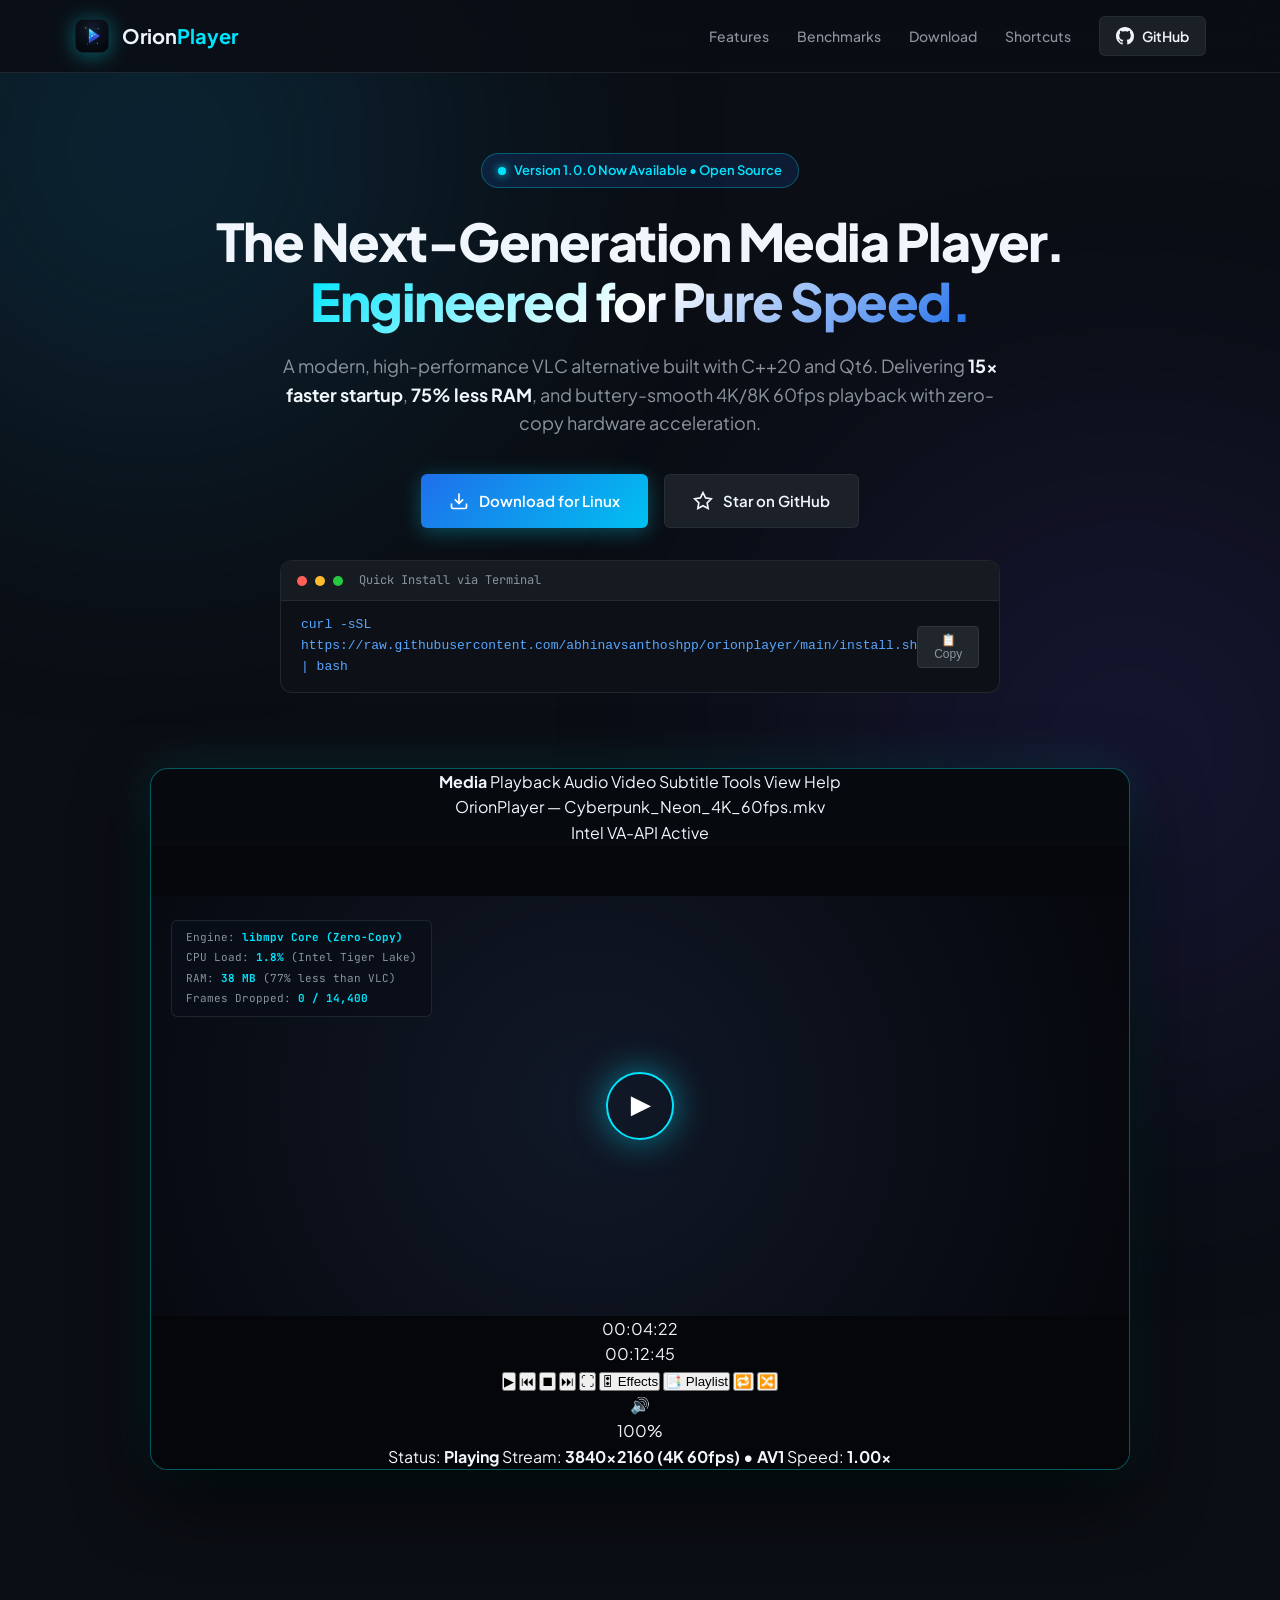
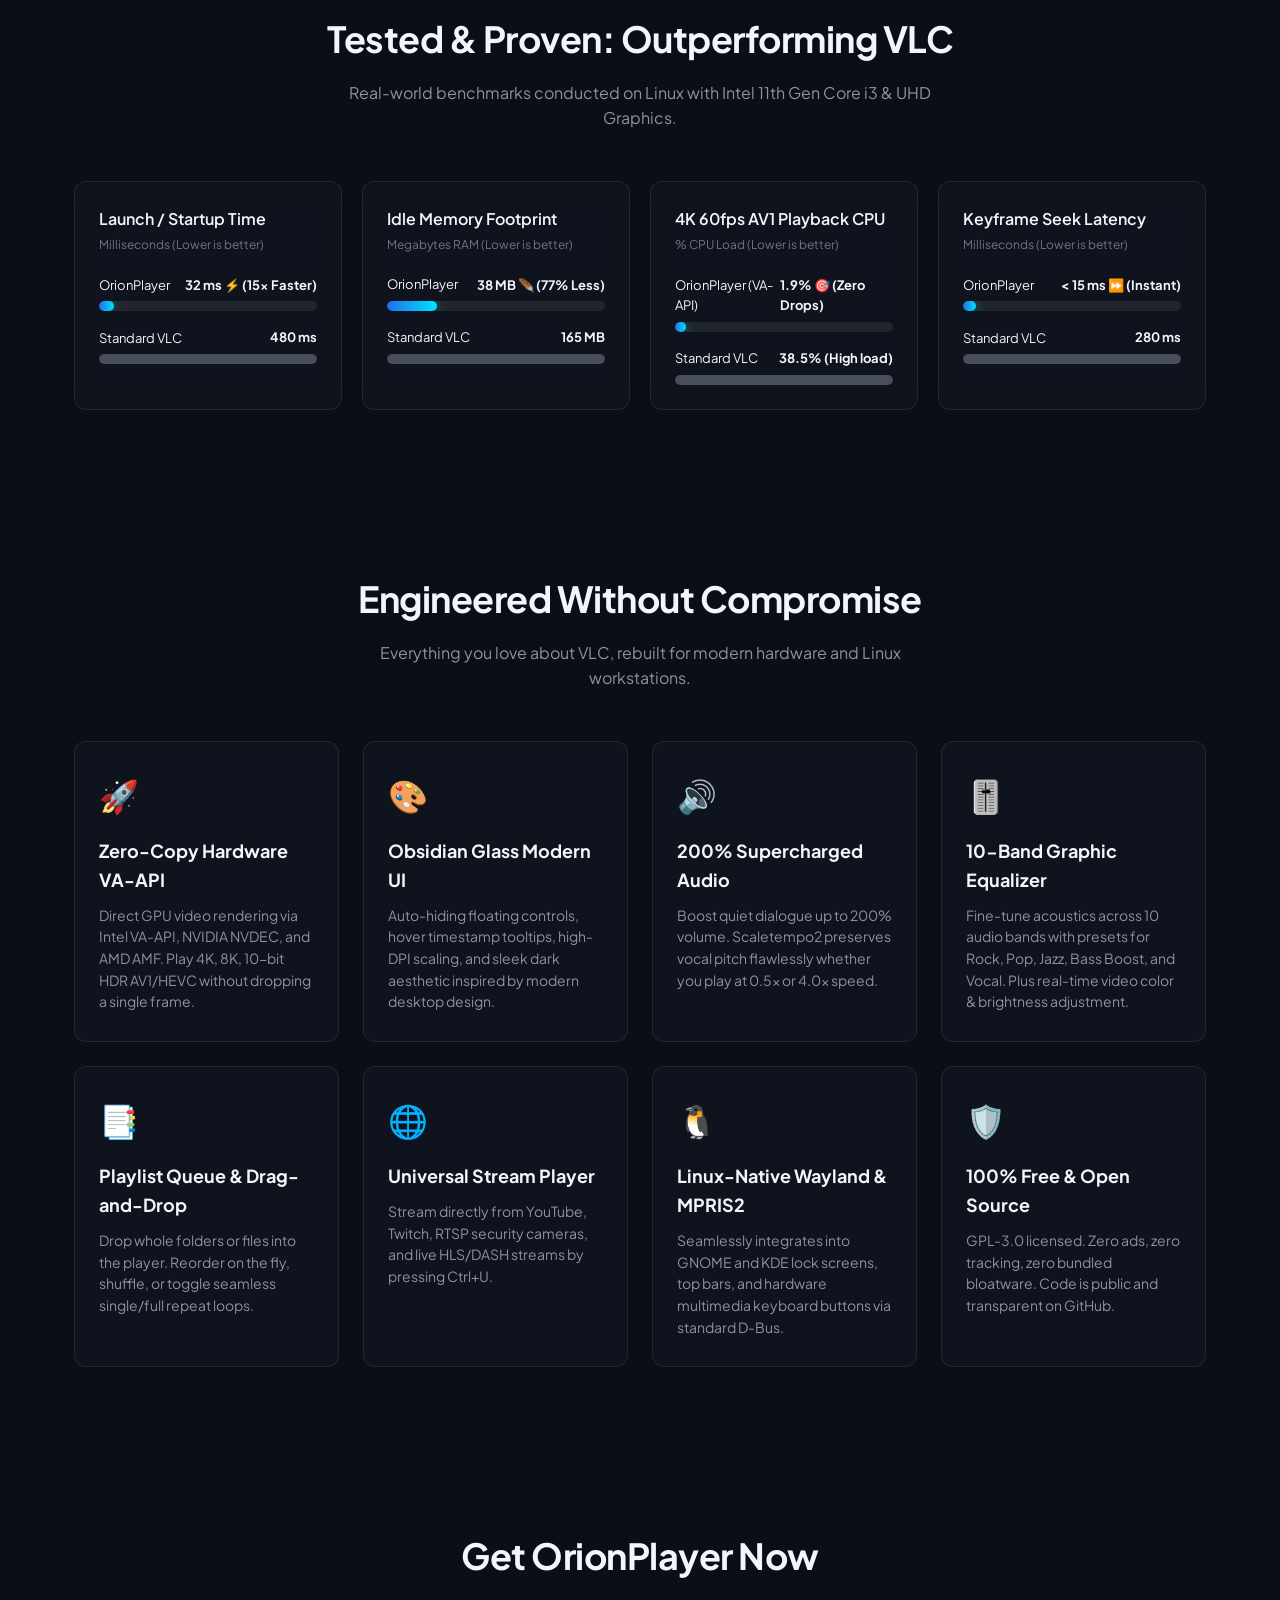
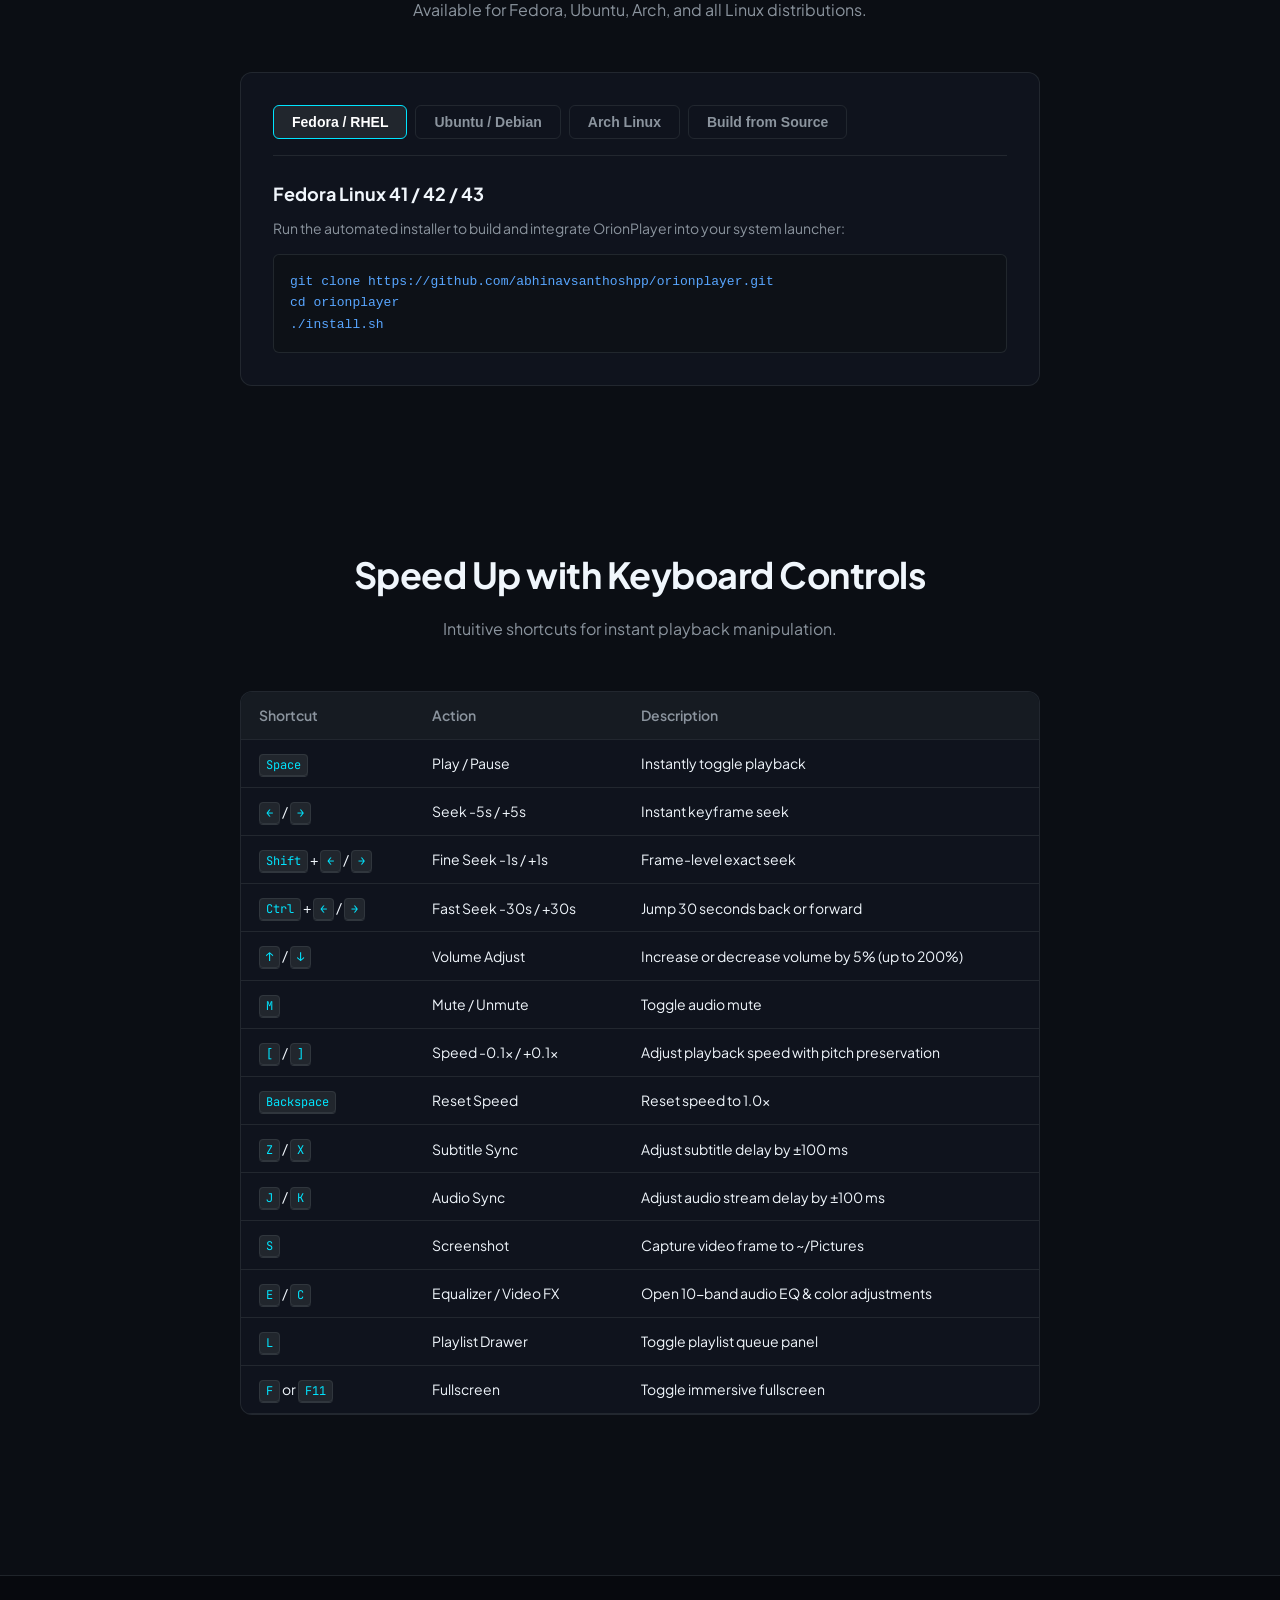
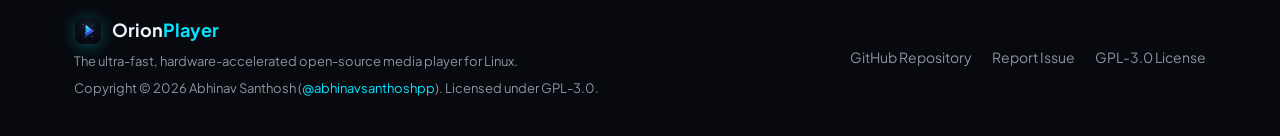
==== commit 7baf237c: "feat: design bespoke Orion Player logo, embed across application and website, and refactor codebase " ====
--- a/docs/index.html
+++ b/docs/index.html
@@ -5,7 +5,8 @@
     <meta name="viewport" content="width=device-width, initial-scale=1.0">
     <title>OrionPlayer — The Ultra-Fast Open-Source Media Player for Linux</title>
     <meta name="description" content="OrionPlayer is a next-generation open-source media player for Linux. Faster startup, lower RAM, and smoother 4K/8K HDR playback than standard VLC with native Intel VA-API & NVDEC hardware acceleration.">
-    <link rel="icon" type="image/svg+xml" href="data:image/svg+xml,<svg xmlns='http://www.w3.org/2000/svg' viewBox='0 0 100 100'><circle cx='50' cy='50' r='45' fill='%230b0e14'/><circle cx='50' cy='50' r='38' fill='none' stroke='%2300e5ff' stroke-width='6'/><polygon points='42,32 70,50 42,68' fill='%23ffffff'/></svg>">
+    <link rel="icon" type="image/svg+xml" href="orionplayer.svg">
+    <link rel="alternate icon" type="image/png" href="orionplayer.png">
     <link rel="stylesheet" href="style.css">
     <link rel="preconnect" href="https://fonts.googleapis.com">
     <link rel="preconnect" href="https://fonts.gstatic.com" crossorigin>
@@ -20,7 +21,7 @@
     <header class="navbar">
         <div class="container nav-container">
             <a href="#" class="logo">
-                <span class="logo-icon">⚡</span>
+                <img src="orionplayer.svg" alt="Orion Player Logo" class="logo-img" width="36" height="36">
                 <span class="logo-text">Orion<strong>Player</strong></span>
             </a>
             <nav class="nav-links">
@@ -495,7 +496,10 @@
     <footer class="footer">
         <div class="container footer-container">
             <div class="footer-left">
-                <div class="footer-brand">⚡ Orion<strong>Player</strong></div>
+                <div class="footer-brand">
+                    <img src="orionplayer.svg" alt="Orion Player Logo" class="footer-logo-img" width="28" height="28">
+                    <span>Orion<strong>Player</strong></span>
+                </div>
                 <p>The ultra-fast, hardware-accelerated open-source media player for Linux.</p>
                 <p class="copyright">Copyright © 2026 Abhinav Santhosh (<a href="https://github.com/abhinavsanthoshpp" target="_blank">@abhinavsanthoshpp</a>). Licensed under GPL-3.0.</p>
             </div>
--- a/docs/style.css
+++ b/docs/style.css
@@ -90,18 +90,44 @@
 .logo {
     display: flex;
     align-items: center;
-    gap: 8px;
+    gap: 12px;
     text-decoration: none;
     color: var(--text-primary);
     font-size: 20px;
     font-weight: 700;
 }
 
-.logo-icon {
-    font-size: 22px;
-}
-
-.logo-text strong {
+.logo-img {
+    width: 36px;
+    height: 36px;
+    border-radius: 9px;
+    filter: drop-shadow(0 2px 10px rgba(0, 245, 255, 0.4));
+    transition: transform 0.25s ease;
+}
+
+.logo:hover .logo-img {
+    transform: scale(1.08) rotate(3deg);
+}
+
+.footer-brand {
+    display: flex;
+    align-items: center;
+    gap: 10px;
+    font-size: 20px;
+    font-weight: 700;
+    color: var(--text-primary);
+    margin-bottom: 8px;
+}
+
+.footer-logo-img {
+    width: 28px;
+    height: 28px;
+    border-radius: 7px;
+    filter: drop-shadow(0 2px 8px rgba(0, 245, 255, 0.3));
+}
+
+.logo-text strong,
+.footer-brand strong {
     color: var(--accent-cyan);
 }
 
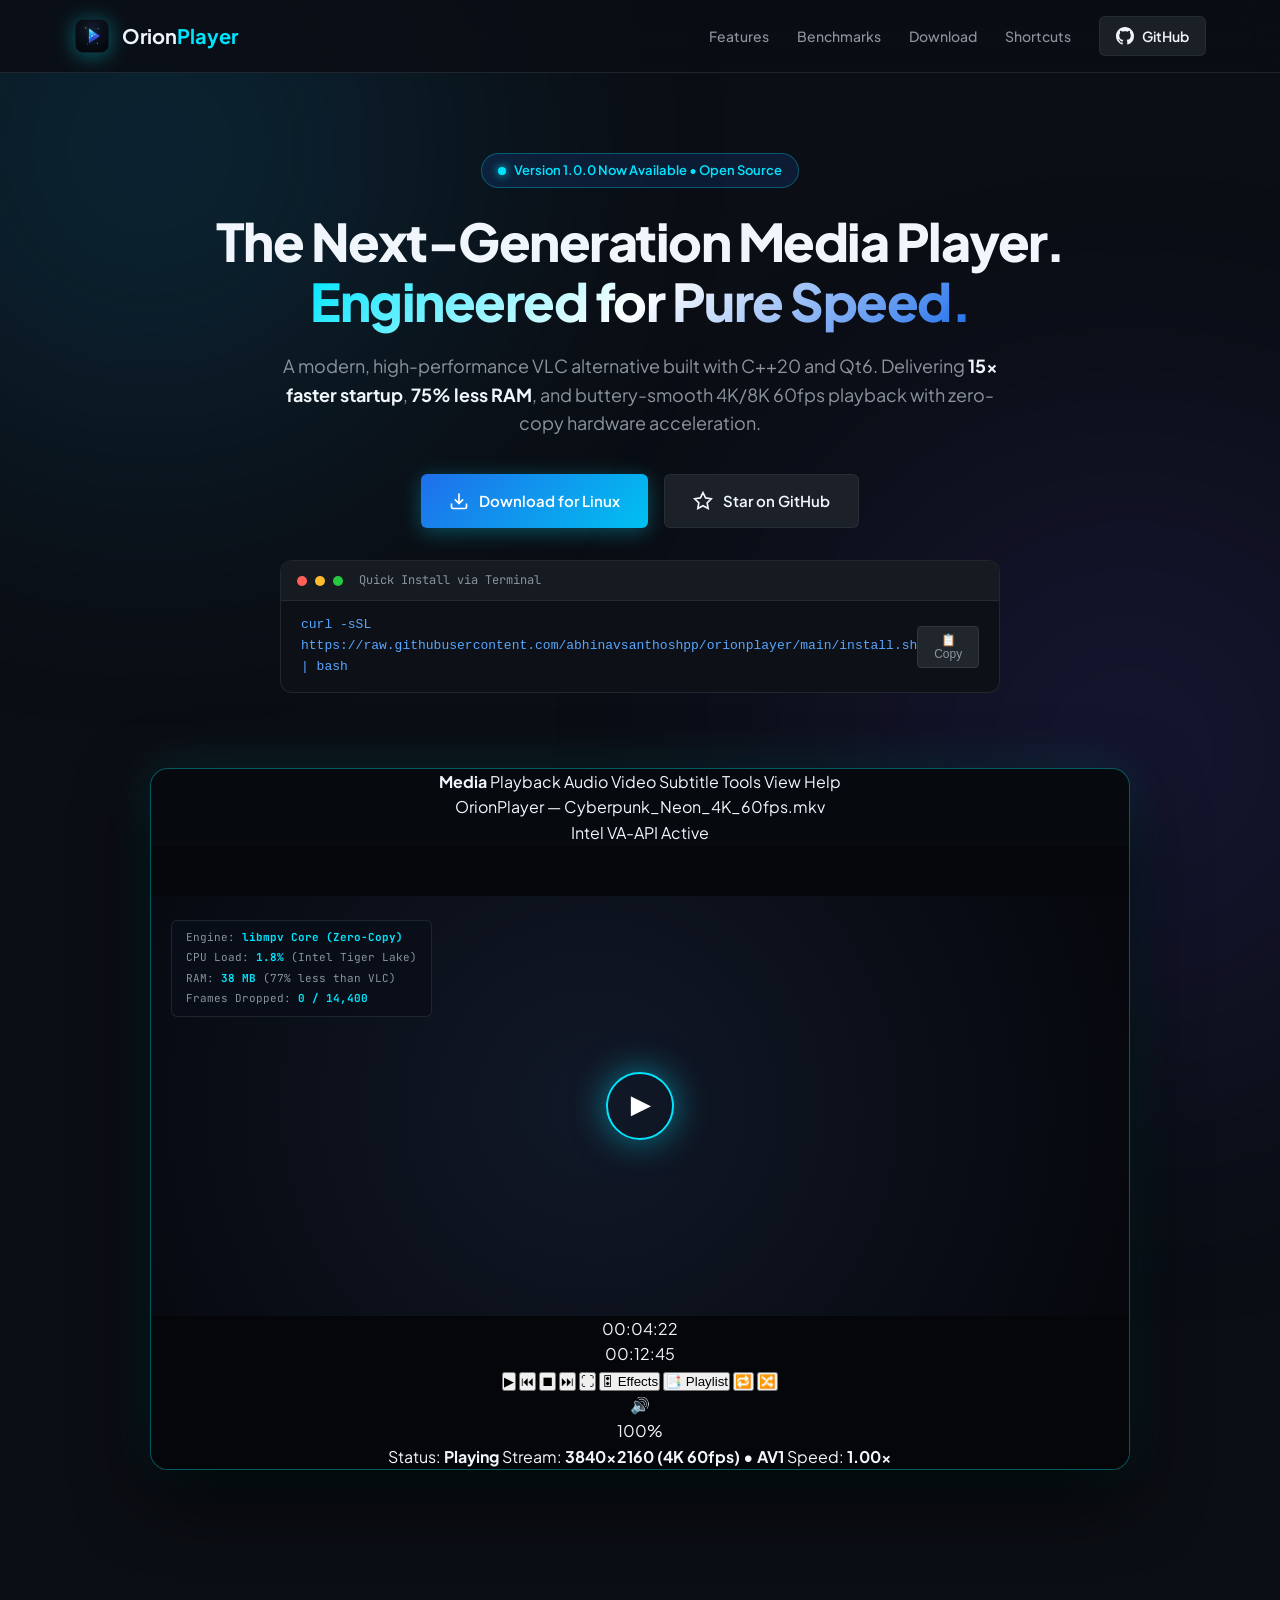
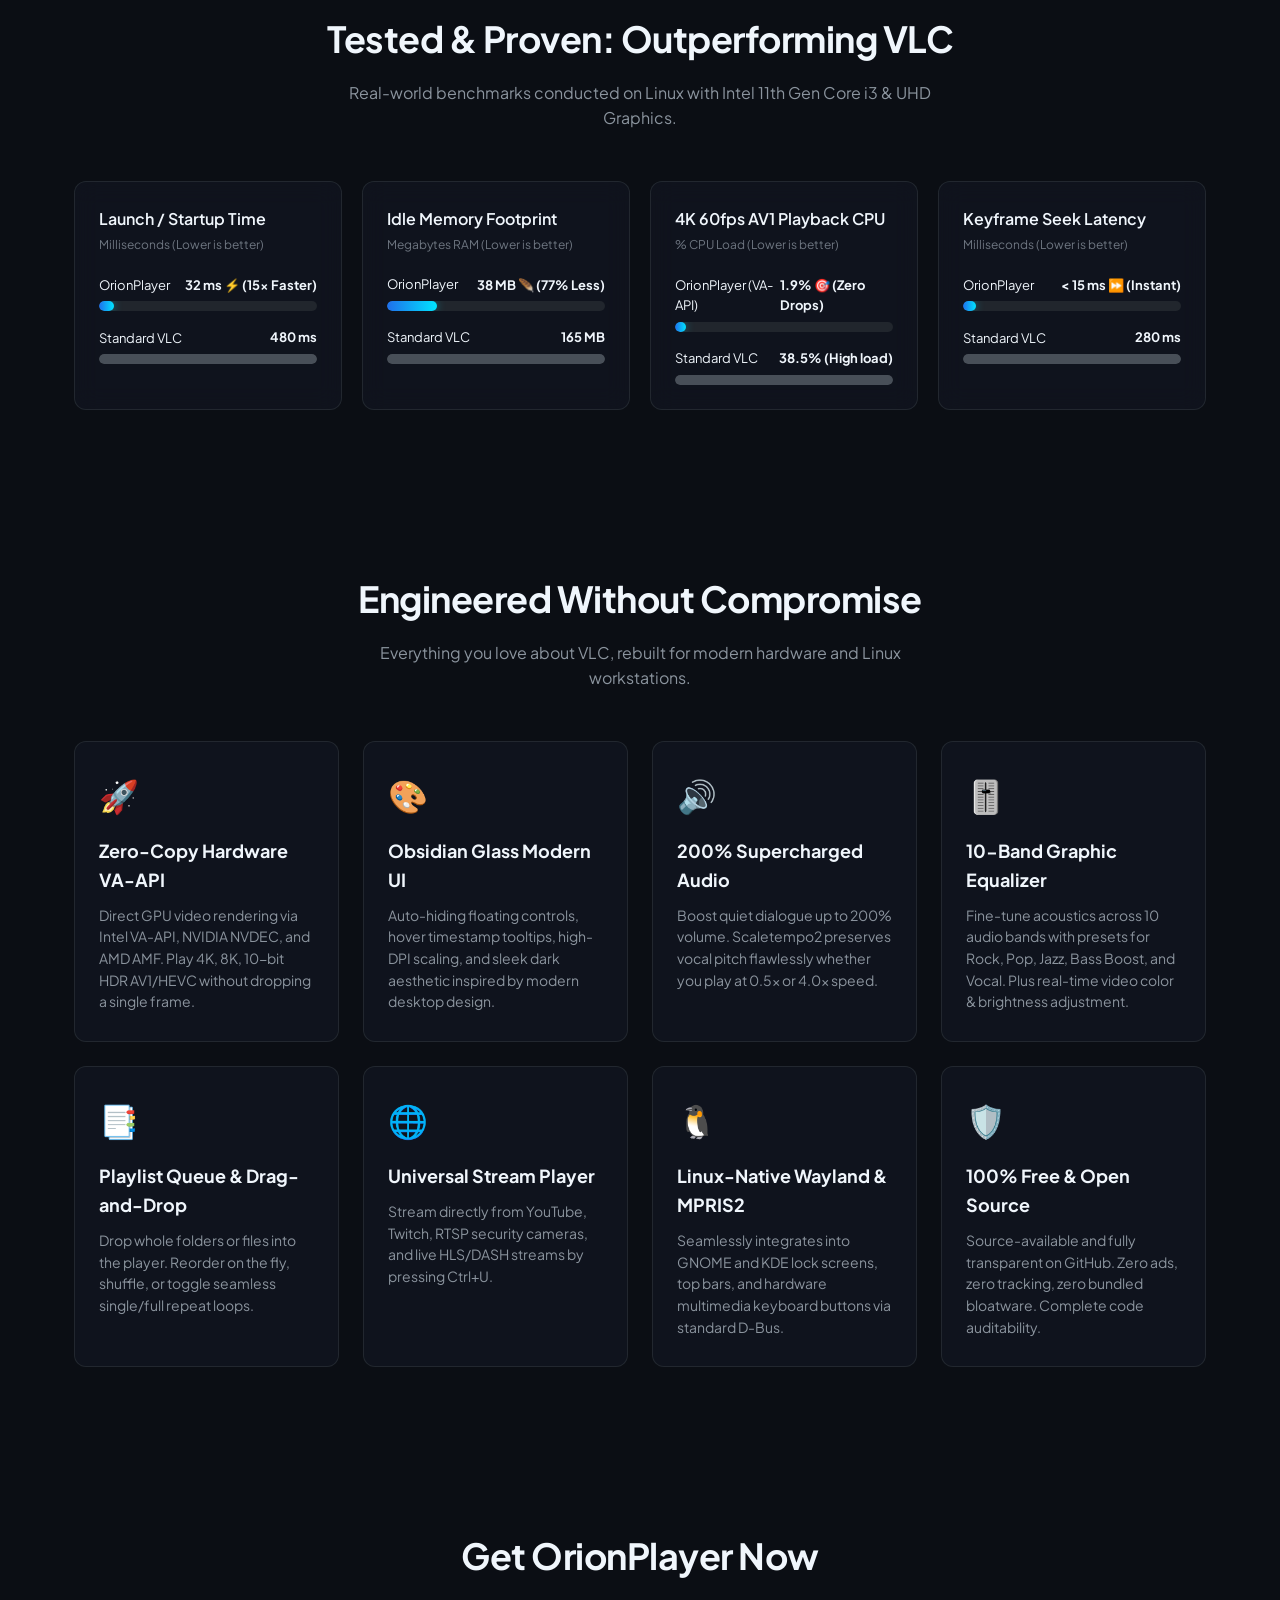
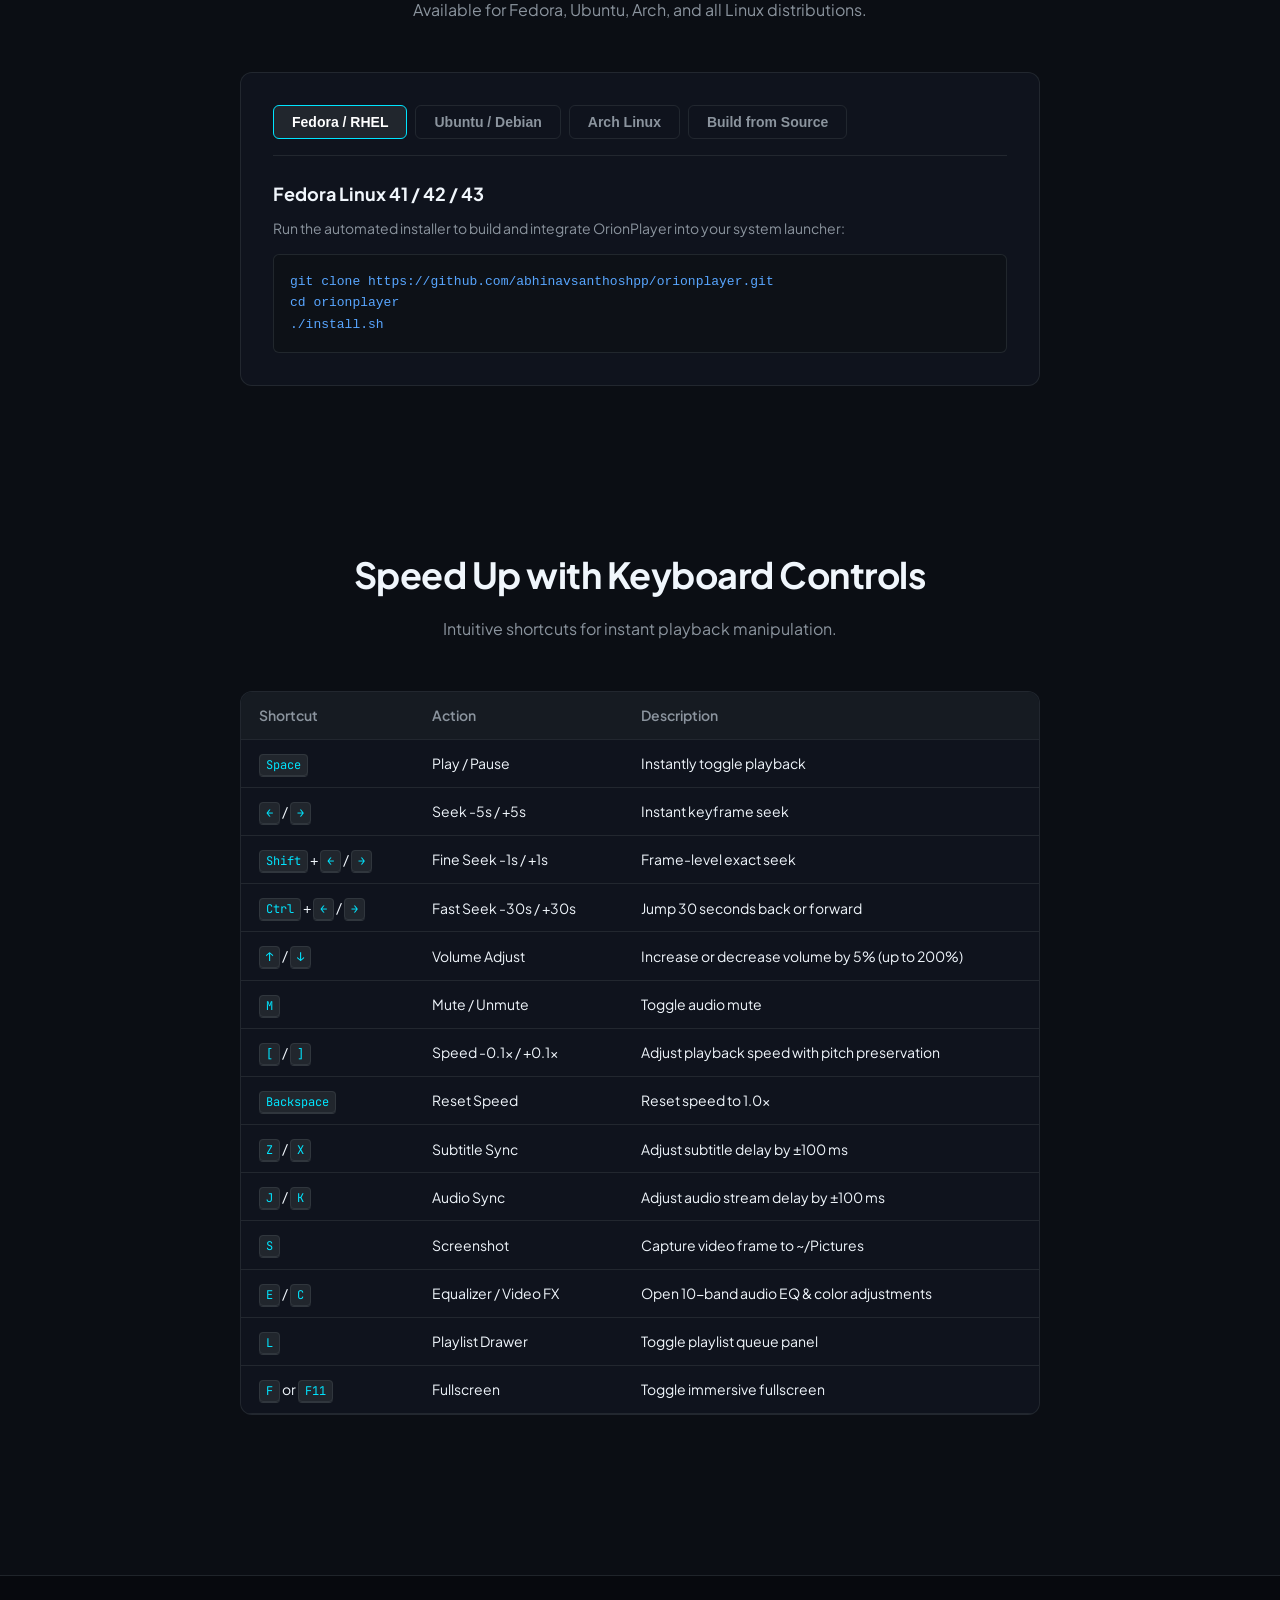
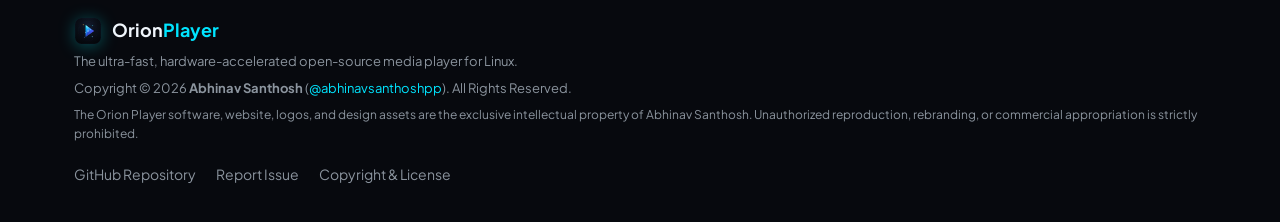
==== commit 12c9f174: "legal: establish exclusive copyright and intellectual property protection for Abhinav Santhosh acros" ====
--- a/docs/index.html
+++ b/docs/index.html
@@ -336,7 +336,7 @@
                 <div class="feature-card">
                     <div class="feature-icon">🛡️</div>
                     <h3>100% Free & Open Source</h3>
-                    <p>GPL-3.0 licensed. Zero ads, zero tracking, zero bundled bloatware. Code is public and transparent on GitHub.</p>
+                    <p>Source-available and fully transparent on GitHub. Zero ads, zero tracking, zero bundled bloatware. Complete code auditability.</p>
                 </div>
             </div>
         </div>
@@ -501,12 +501,13 @@
                     <span>Orion<strong>Player</strong></span>
                 </div>
                 <p>The ultra-fast, hardware-accelerated open-source media player for Linux.</p>
-                <p class="copyright">Copyright © 2026 Abhinav Santhosh (<a href="https://github.com/abhinavsanthoshpp" target="_blank">@abhinavsanthoshpp</a>). Licensed under GPL-3.0.</p>
+                <p class="copyright">Copyright © 2026 <strong>Abhinav Santhosh</strong> (<a href="https://github.com/abhinavsanthoshpp" target="_blank">@abhinavsanthoshpp</a>). All Rights Reserved.</p>
+                <p style="font-size: 12px; color: #8b949e; margin-top: 6px;">The Orion Player software, website, logos, and design assets are the exclusive intellectual property of Abhinav Santhosh. Unauthorized reproduction, rebranding, or commercial appropriation is strictly prohibited.</p>
             </div>
             <div class="footer-right">
                 <a href="https://github.com/abhinavsanthoshpp/orionplayer" target="_blank">GitHub Repository</a>
                 <a href="https://github.com/abhinavsanthoshpp/orionplayer/issues" target="_blank">Report Issue</a>
-                <a href="https://github.com/abhinavsanthoshpp/orionplayer/blob/main/LICENSE" target="_blank">GPL-3.0 License</a>
+                <a href="https://github.com/abhinavsanthoshpp/orionplayer/blob/main/LICENSE" target="_blank">Copyright & License</a>
             </div>
         </div>
     </footer>
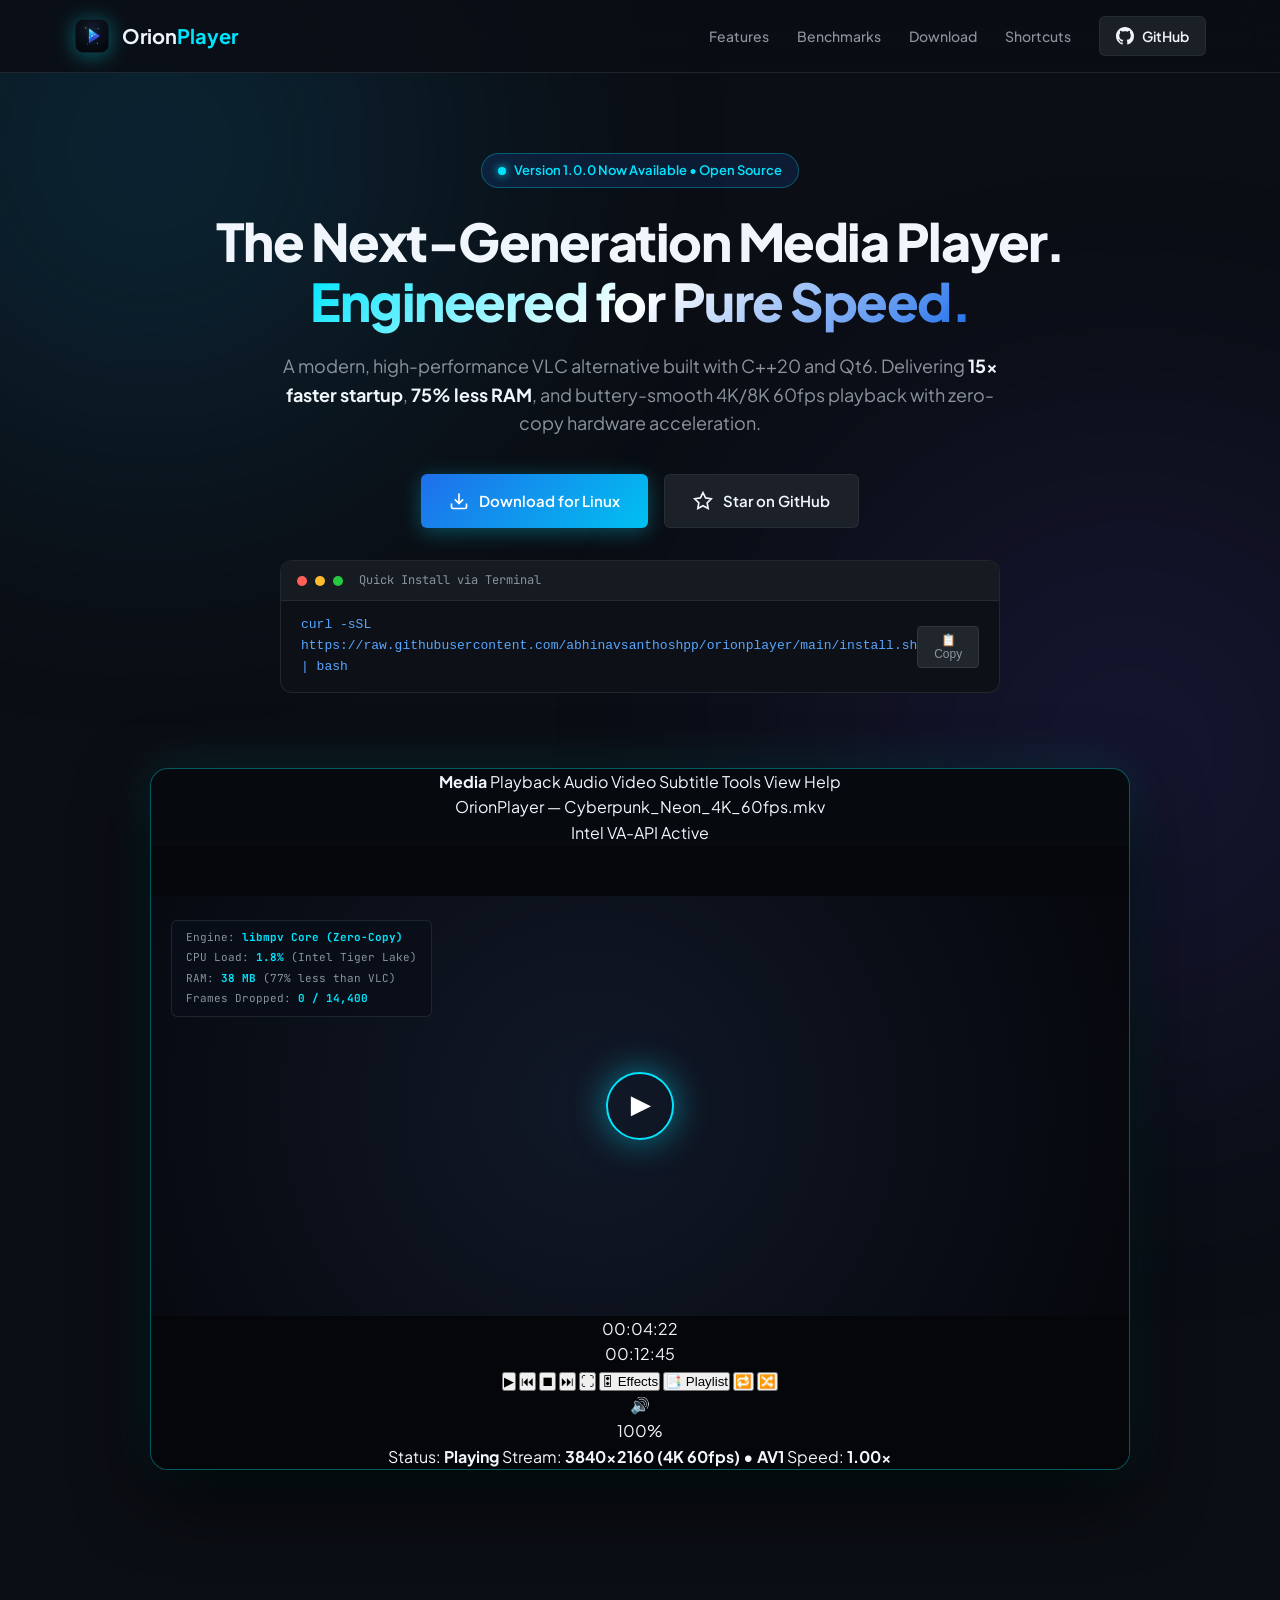
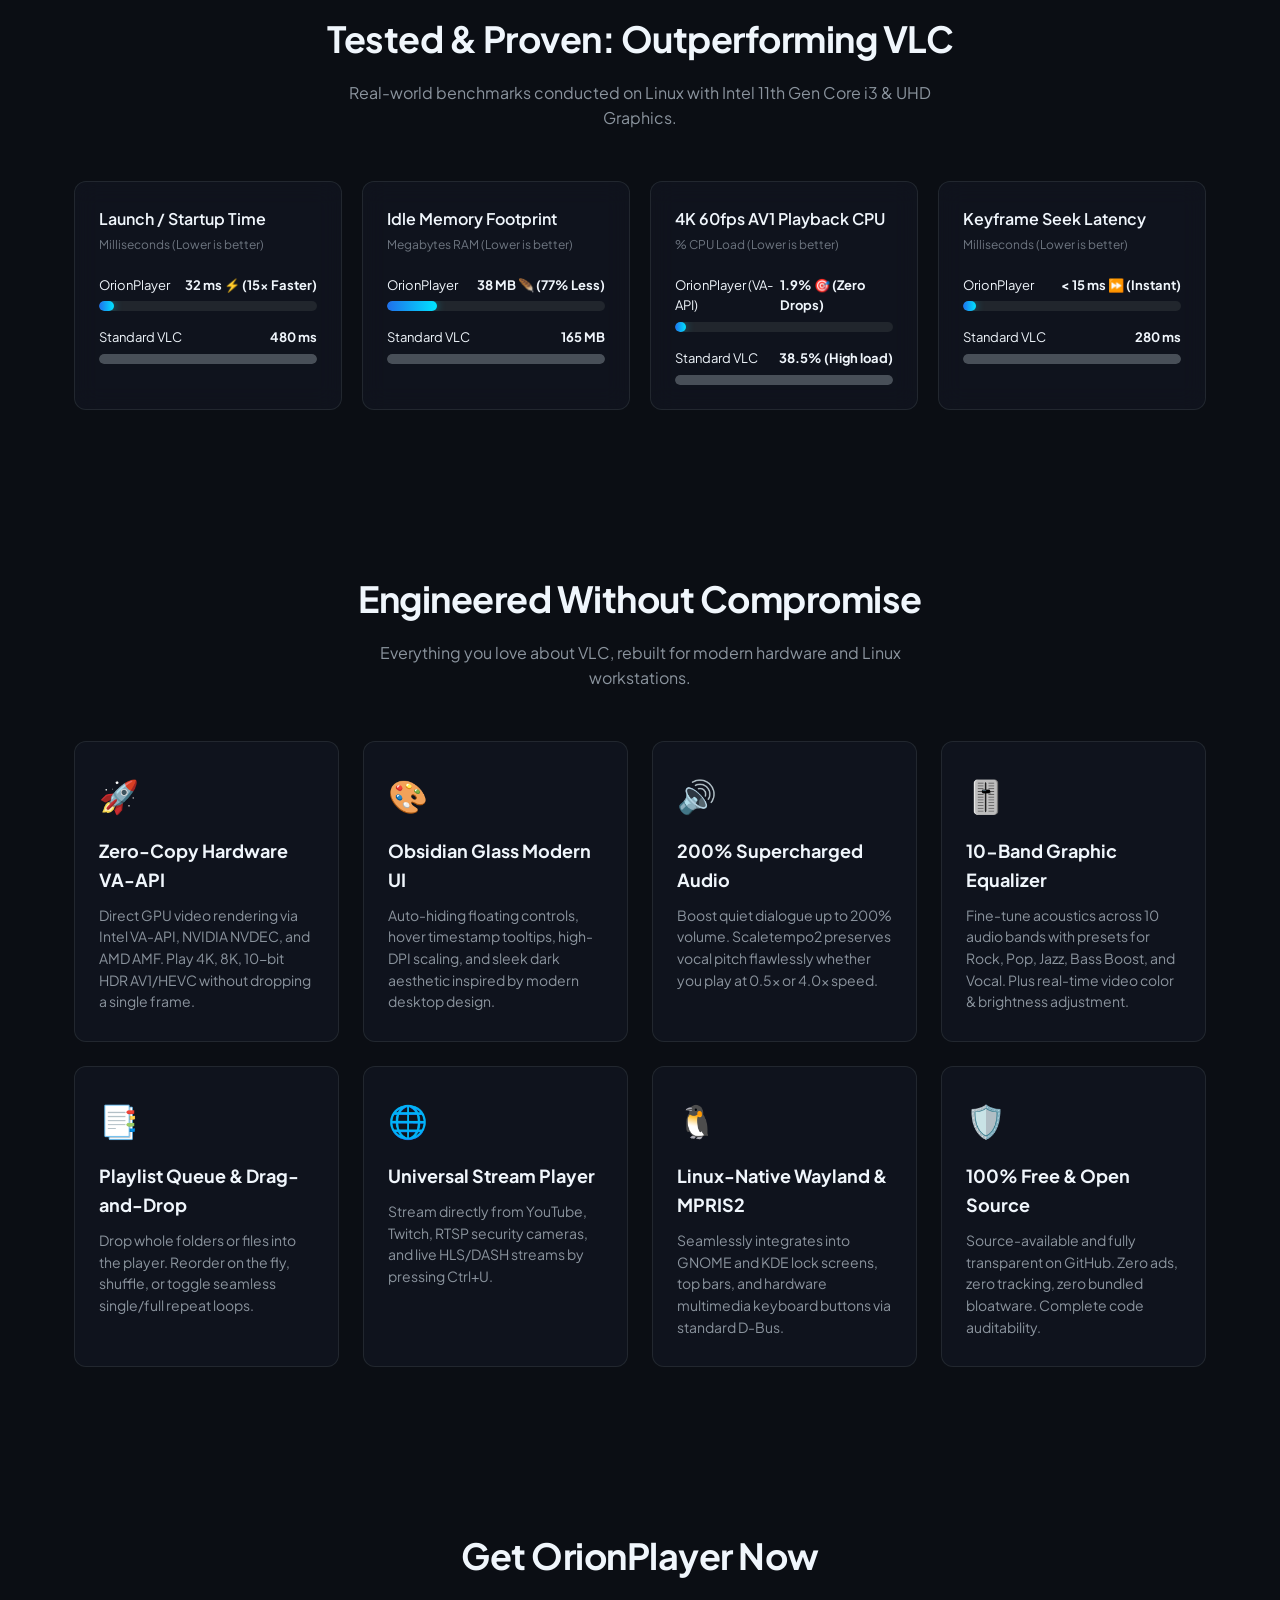
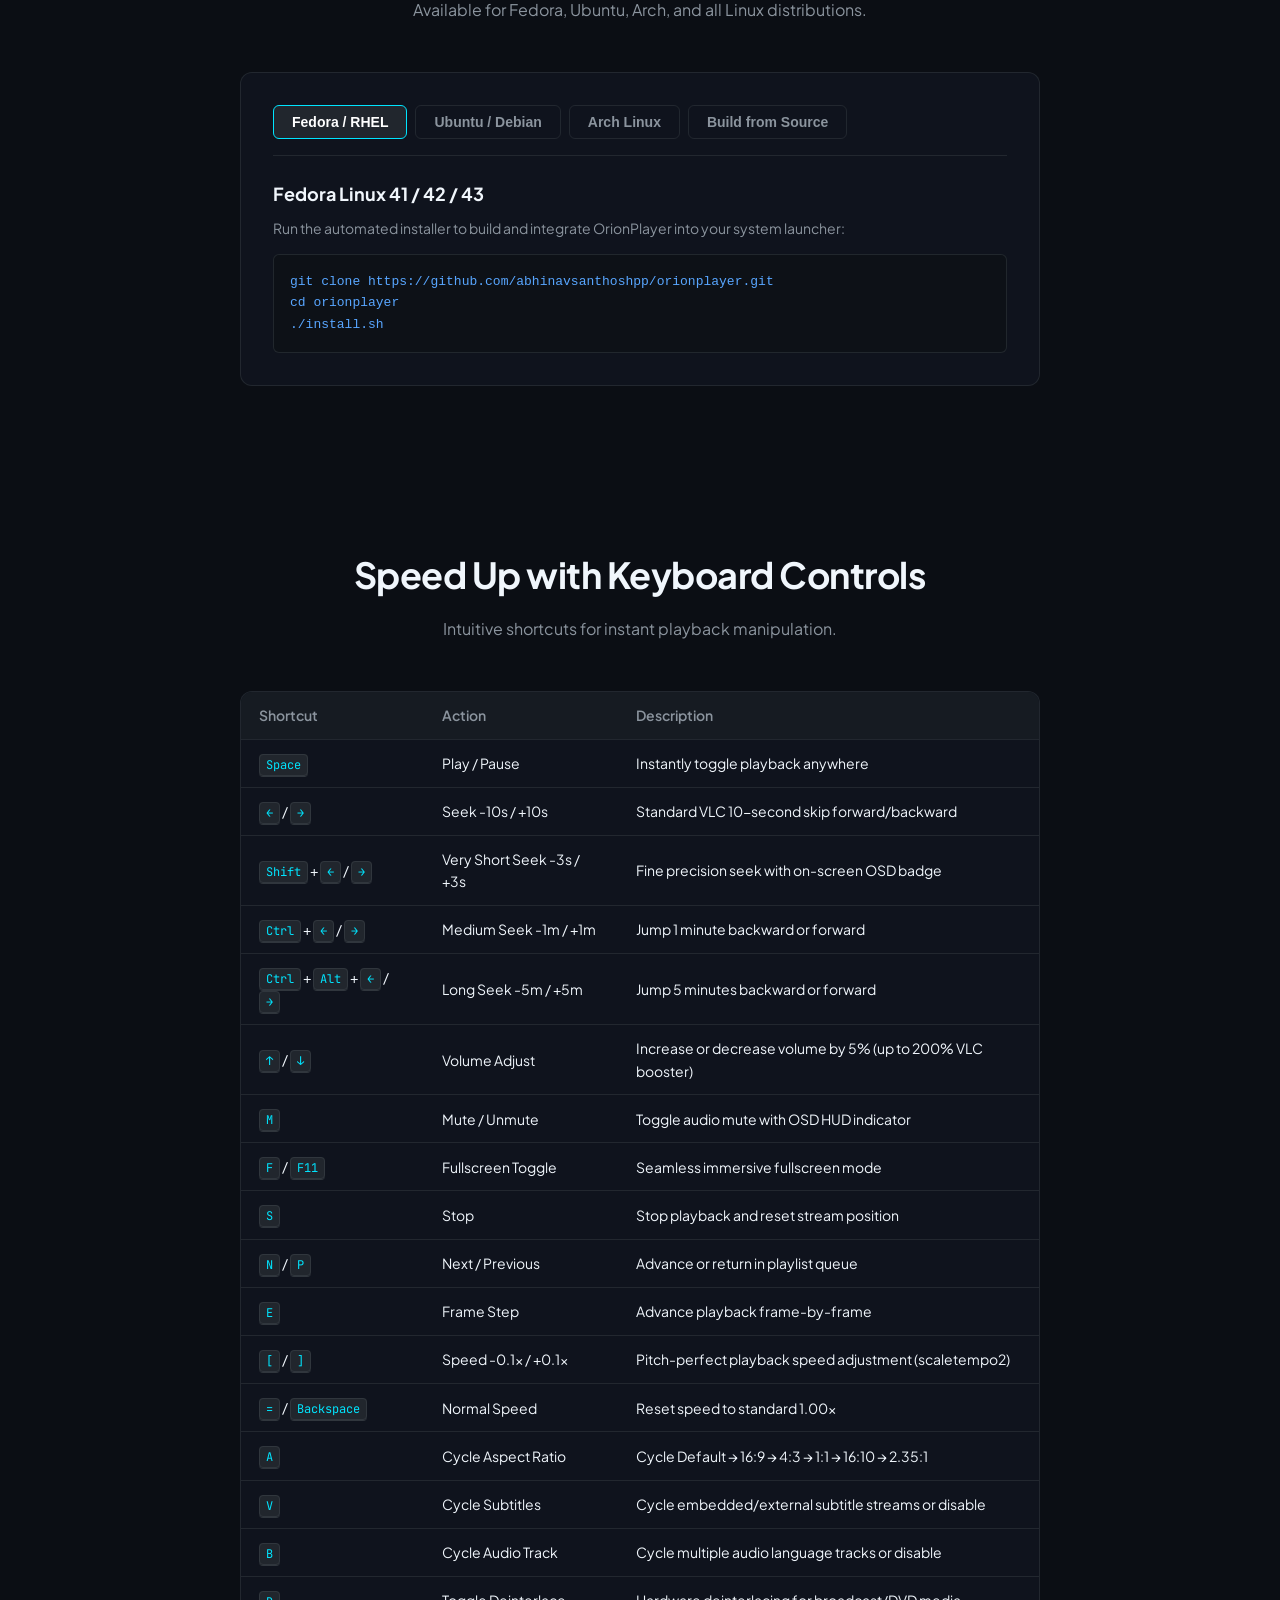
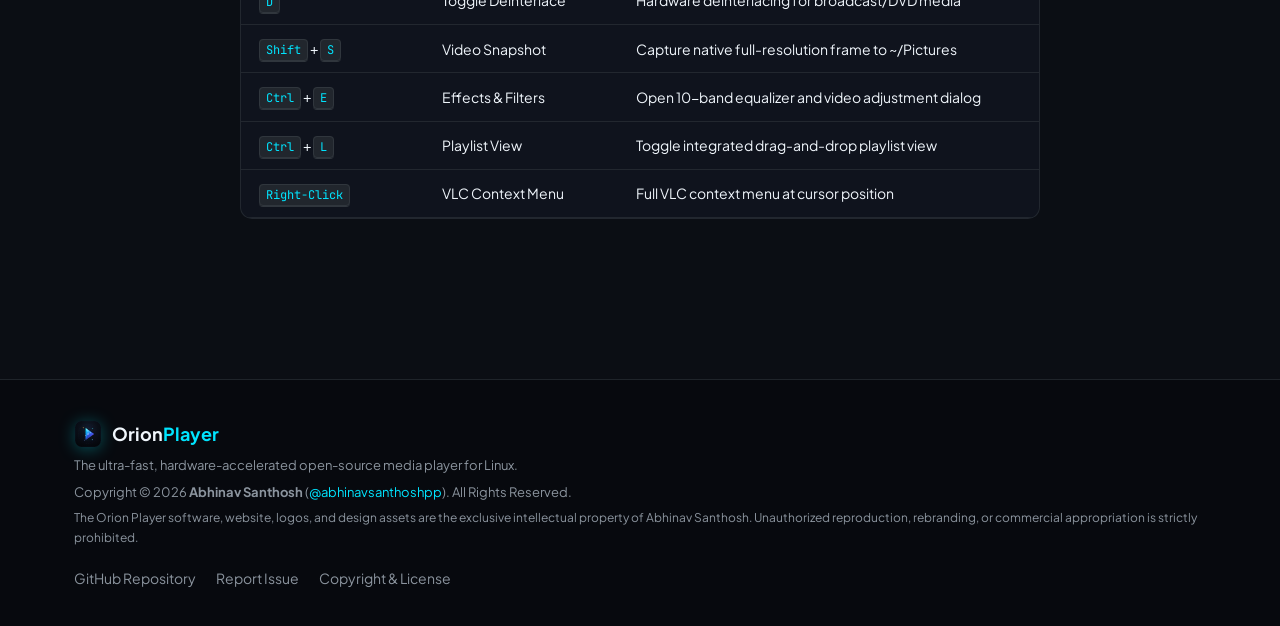
==== commit a3f08c59: "feat: implement VLC keyboard shortcuts, 10s arrow seeking, OSD feedback HUD, and right-click context" ====
--- a/docs/index.html
+++ b/docs/index.html
@@ -419,72 +419,107 @@
                         <tr>
                             <td><kbd>Space</kbd></td>
                             <td>Play / Pause</td>
-                            <td>Instantly toggle playback</td>
+                            <td>Instantly toggle playback anywhere</td>
                         </tr>
                         <tr>
                             <td><kbd>←</kbd> / <kbd>→</kbd></td>
-                            <td>Seek -5s / +5s</td>
-                            <td>Instant keyframe seek</td>
+                            <td>Seek -10s / +10s</td>
+                            <td>Standard VLC 10-second skip forward/backward</td>
                         </tr>
                         <tr>
                             <td><kbd>Shift</kbd> + <kbd>←</kbd> / <kbd>→</kbd></td>
-                            <td>Fine Seek -1s / +1s</td>
-                            <td>Frame-level exact seek</td>
+                            <td>Very Short Seek -3s / +3s</td>
+                            <td>Fine precision seek with on-screen OSD badge</td>
                         </tr>
                         <tr>
                             <td><kbd>Ctrl</kbd> + <kbd>←</kbd> / <kbd>→</kbd></td>
-                            <td>Fast Seek -30s / +30s</td>
-                            <td>Jump 30 seconds back or forward</td>
+                            <td>Medium Seek -1m / +1m</td>
+                            <td>Jump 1 minute backward or forward</td>
+                        </tr>
+                        <tr>
+                            <td><kbd>Ctrl</kbd> + <kbd>Alt</kbd> + <kbd>←</kbd> / <kbd>→</kbd></td>
+                            <td>Long Seek -5m / +5m</td>
+                            <td>Jump 5 minutes backward or forward</td>
                         </tr>
                         <tr>
                             <td><kbd>↑</kbd> / <kbd>↓</kbd></td>
                             <td>Volume Adjust</td>
-                            <td>Increase or decrease volume by 5% (up to 200%)</td>
+                            <td>Increase or decrease volume by 5% (up to 200% VLC booster)</td>
                         </tr>
                         <tr>
                             <td><kbd>M</kbd></td>
                             <td>Mute / Unmute</td>
-                            <td>Toggle audio mute</td>
+                            <td>Toggle audio mute with OSD HUD indicator</td>
+                        </tr>
+                        <tr>
+                            <td><kbd>F</kbd> / <kbd>F11</kbd></td>
+                            <td>Fullscreen Toggle</td>
+                            <td>Seamless immersive fullscreen mode</td>
+                        </tr>
+                        <tr>
+                            <td><kbd>S</kbd></td>
+                            <td>Stop</td>
+                            <td>Stop playback and reset stream position</td>
+                        </tr>
+                        <tr>
+                            <td><kbd>N</kbd> / <kbd>P</kbd></td>
+                            <td>Next / Previous</td>
+                            <td>Advance or return in playlist queue</td>
+                        </tr>
+                        <tr>
+                            <td><kbd>E</kbd></td>
+                            <td>Frame Step</td>
+                            <td>Advance playback frame-by-frame</td>
                         </tr>
                         <tr>
                             <td><kbd>[</kbd> / <kbd>]</kbd></td>
                             <td>Speed -0.1x / +0.1x</td>
-                            <td>Adjust playback speed with pitch preservation</td>
-                        </tr>
-                        <tr>
-                            <td><kbd>Backspace</kbd></td>
-                            <td>Reset Speed</td>
-                            <td>Reset speed to 1.0x</td>
-                        </tr>
-                        <tr>
-                            <td><kbd>Z</kbd> / <kbd>X</kbd></td>
-                            <td>Subtitle Sync</td>
-                            <td>Adjust subtitle delay by ±100 ms</td>
-                        </tr>
-                        <tr>
-                            <td><kbd>J</kbd> / <kbd>K</kbd></td>
-                            <td>Audio Sync</td>
-                            <td>Adjust audio stream delay by ±100 ms</td>
-                        </tr>
-                        <tr>
-                            <td><kbd>S</kbd></td>
-                            <td>Screenshot</td>
-                            <td>Capture video frame to ~/Pictures</td>
-                        </tr>
-                        <tr>
-                            <td><kbd>E</kbd> / <kbd>C</kbd></td>
-                            <td>Equalizer / Video FX</td>
-                            <td>Open 10-band audio EQ & color adjustments</td>
-                        </tr>
-                        <tr>
-                            <td><kbd>L</kbd></td>
-                            <td>Playlist Drawer</td>
-                            <td>Toggle playlist queue panel</td>
-                        </tr>
-                        <tr>
-                            <td><kbd>F</kbd> or <kbd>F11</kbd></td>
-                            <td>Fullscreen</td>
-                            <td>Toggle immersive fullscreen</td>
+                            <td>Pitch-perfect playback speed adjustment (scaletempo2)</td>
+                        </tr>
+                        <tr>
+                            <td><kbd>=</kbd> / <kbd>Backspace</kbd></td>
+                            <td>Normal Speed</td>
+                            <td>Reset speed to standard 1.00x</td>
+                        </tr>
+                        <tr>
+                            <td><kbd>A</kbd></td>
+                            <td>Cycle Aspect Ratio</td>
+                            <td>Cycle Default → 16:9 → 4:3 → 1:1 → 16:10 → 2.35:1</td>
+                        </tr>
+                        <tr>
+                            <td><kbd>V</kbd></td>
+                            <td>Cycle Subtitles</td>
+                            <td>Cycle embedded/external subtitle streams or disable</td>
+                        </tr>
+                        <tr>
+                            <td><kbd>B</kbd></td>
+                            <td>Cycle Audio Track</td>
+                            <td>Cycle multiple audio language tracks or disable</td>
+                        </tr>
+                        <tr>
+                            <td><kbd>D</kbd></td>
+                            <td>Toggle Deinterlace</td>
+                            <td>Hardware deinterlacing for broadcast/DVD media</td>
+                        </tr>
+                        <tr>
+                            <td><kbd>Shift</kbd> + <kbd>S</kbd></td>
+                            <td>Video Snapshot</td>
+                            <td>Capture native full-resolution frame to ~/Pictures</td>
+                        </tr>
+                        <tr>
+                            <td><kbd>Ctrl</kbd> + <kbd>E</kbd></td>
+                            <td>Effects & Filters</td>
+                            <td>Open 10-band equalizer and video adjustment dialog</td>
+                        </tr>
+                        <tr>
+                            <td><kbd>Ctrl</kbd> + <kbd>L</kbd></td>
+                            <td>Playlist View</td>
+                            <td>Toggle integrated drag-and-drop playlist view</td>
+                        </tr>
+                        <tr>
+                            <td><kbd>Right-Click</kbd></td>
+                            <td>VLC Context Menu</td>
+                            <td>Full VLC context menu at cursor position</td>
                         </tr>
                     </tbody>
                 </table>
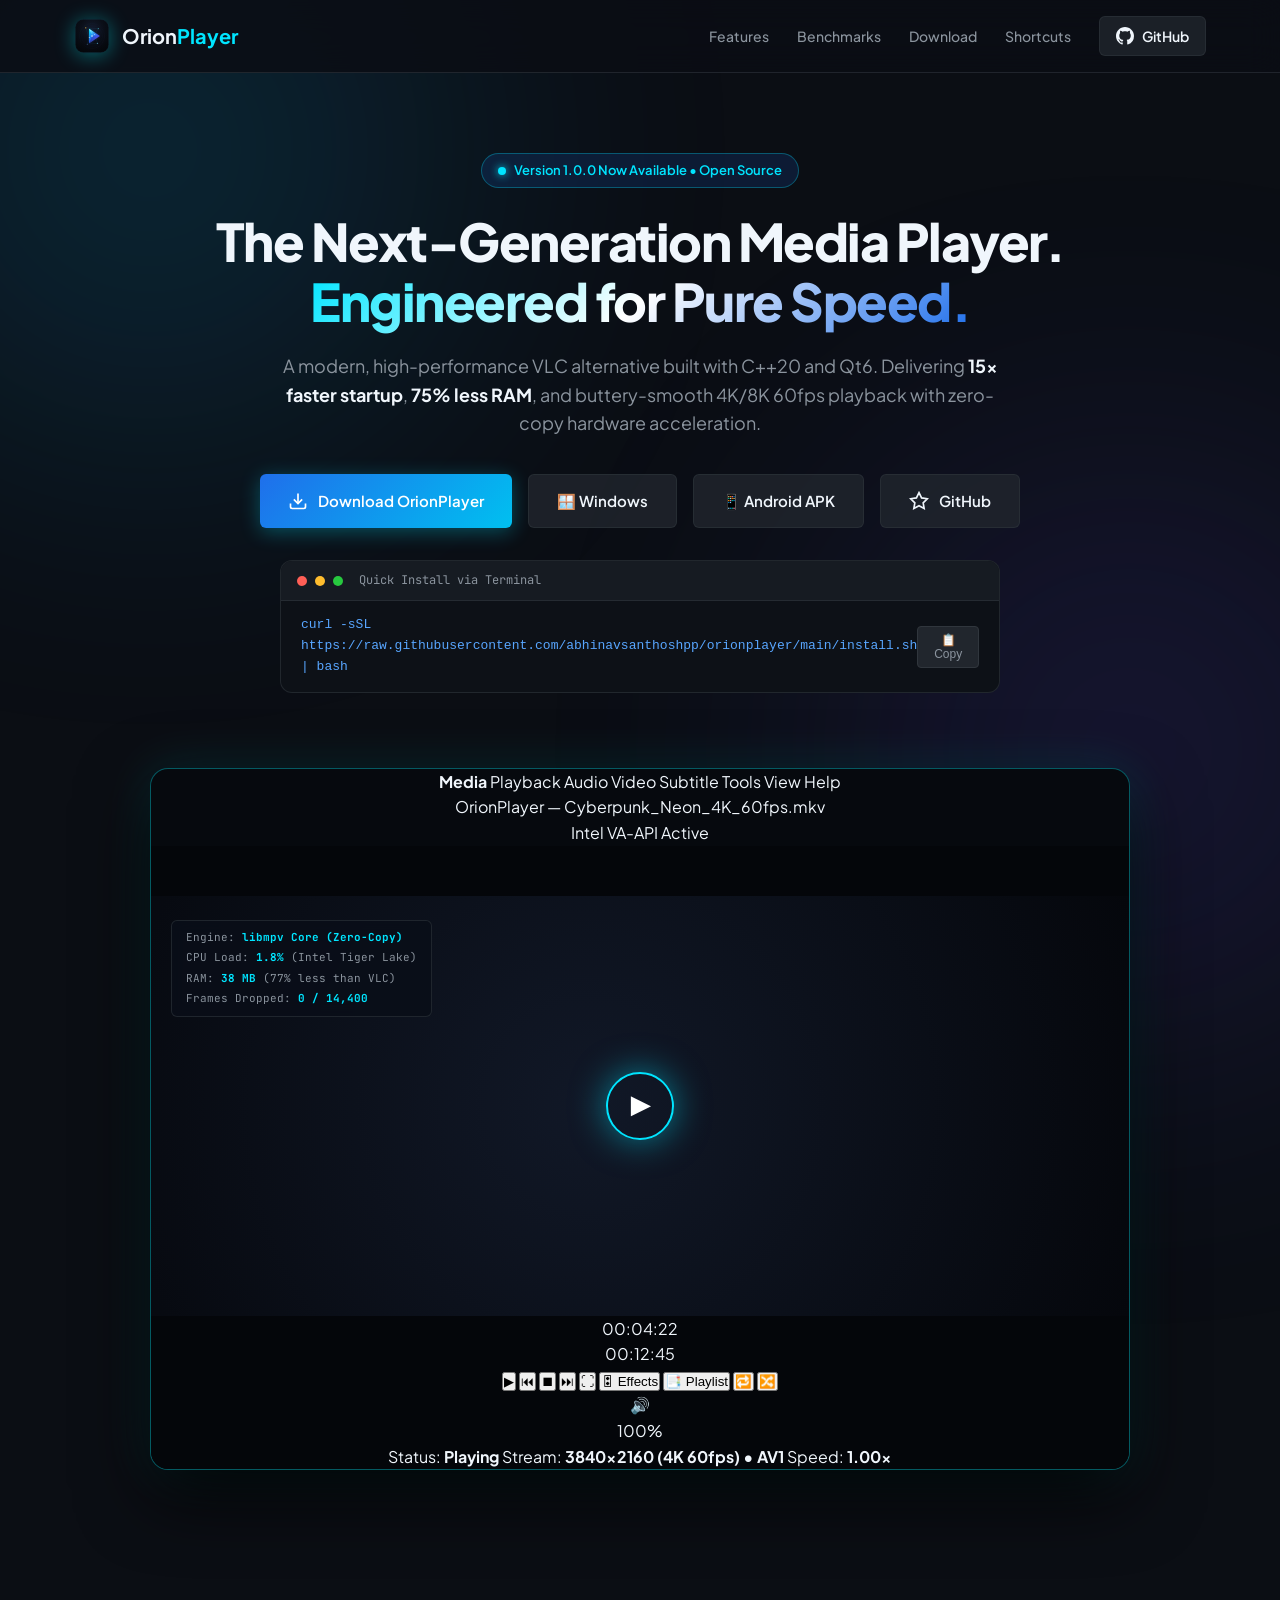
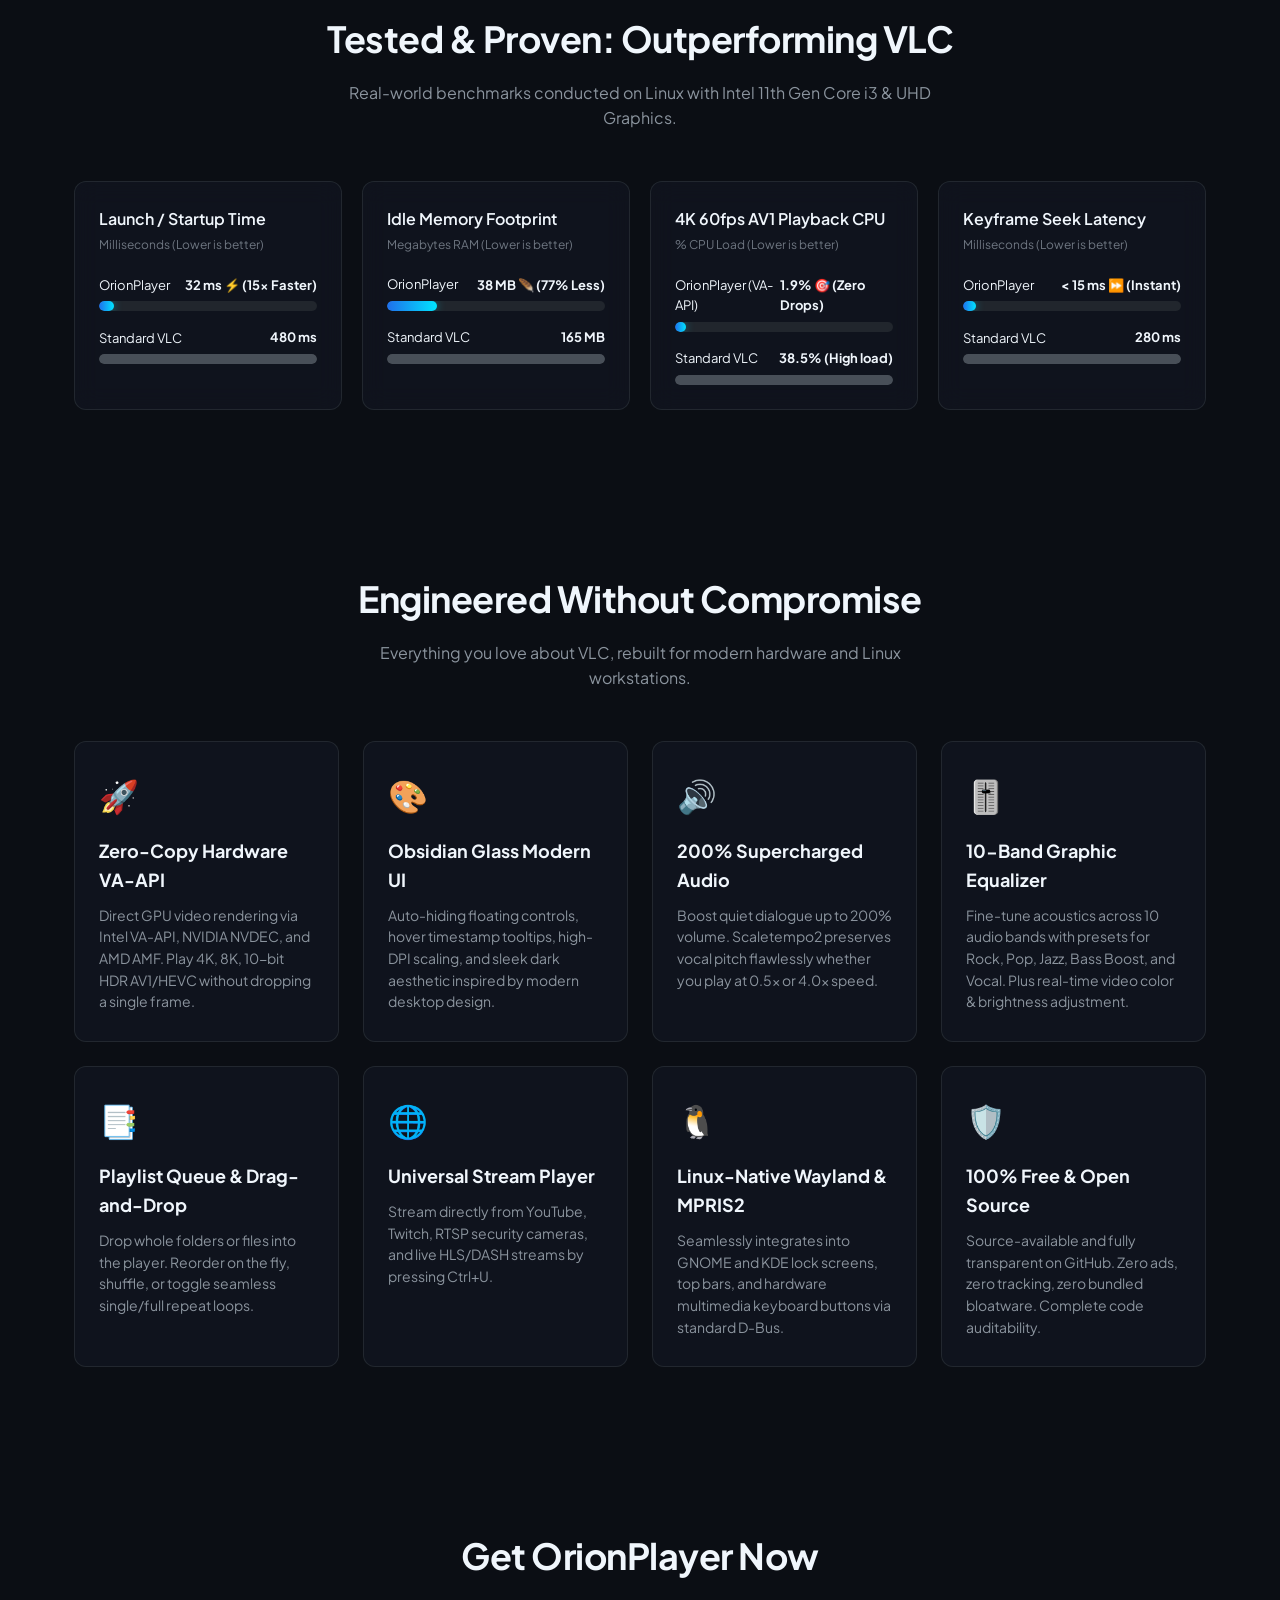
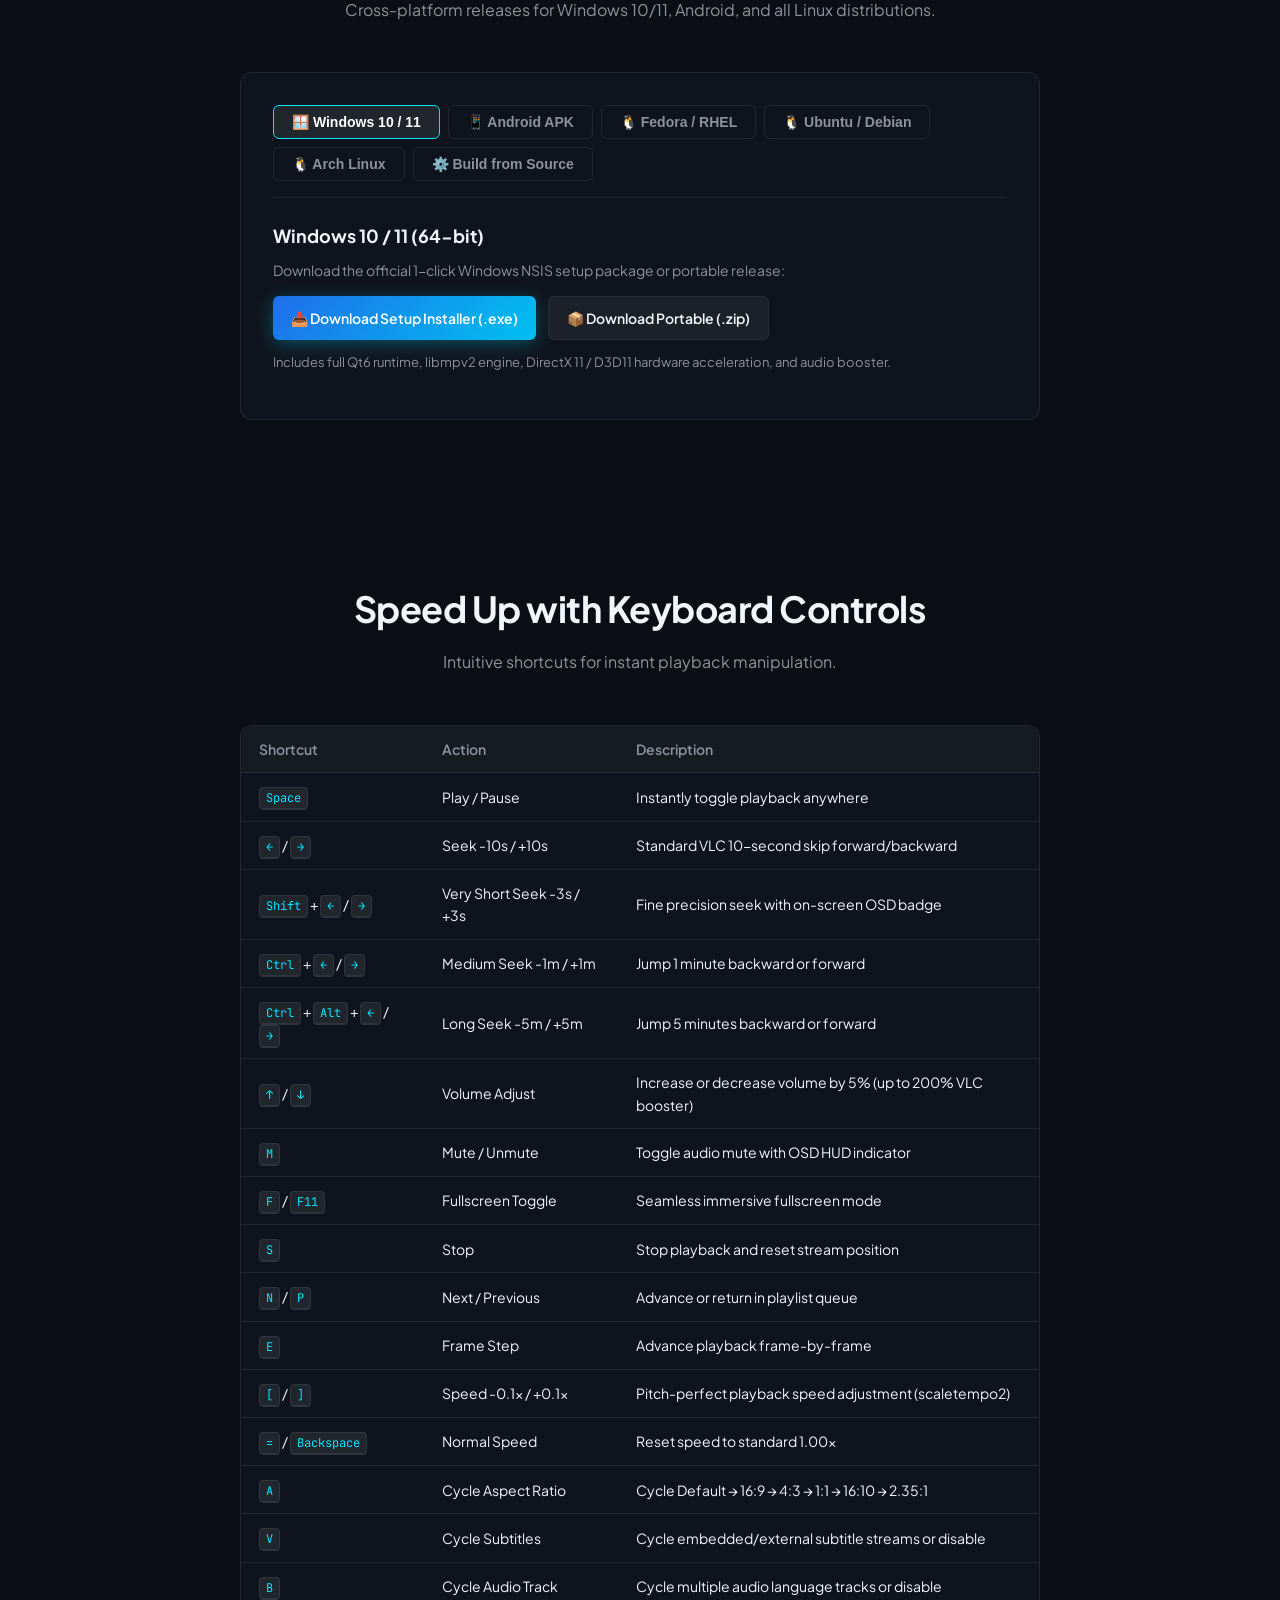
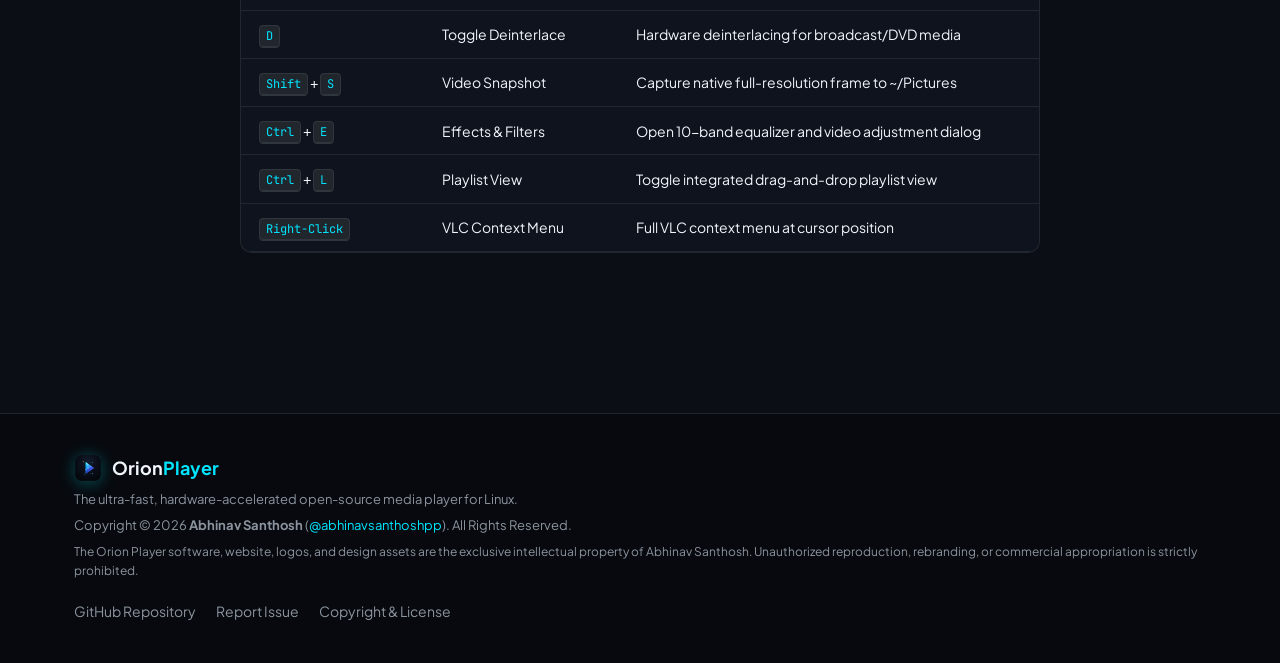
==== commit d2635fc3: "feat: add Windows and Android APK support, mobile touch ergonomics, and cross-platform releases" ====
--- a/docs/index.html
+++ b/docs/index.html
@@ -59,13 +59,19 @@
                         <polyline points="7 10 12 15 17 10"></polyline>
                         <line x1="12" y1="15" x2="12" y2="3"></line>
                     </svg>
-                    Download for Linux
+                    Download OrionPlayer
+                </a>
+                <a href="#download" class="btn btn-secondary" onclick="document.querySelector('[data-tab=\'windows\']')?.click()">
+                    🪟 Windows
+                </a>
+                <a href="#download" class="btn btn-secondary" onclick="document.querySelector('[data-tab=\'android\']')?.click()">
+                    📱 Android APK
                 </a>
                 <a href="https://github.com/abhinavsanthoshpp/orionplayer" target="_blank" class="btn btn-secondary">
                     <svg width="20" height="20" viewBox="0 0 24 24" fill="none" stroke="currentColor" stroke-width="2">
                         <polygon points="12 2 15.09 8.26 22 9.27 17 14.14 18.18 21.02 12 17.77 5.82 21.02 7 14.14 2 9.27 8.91 8.26 12 2"></polygon>
                     </svg>
-                    Star on GitHub
+                    GitHub
                 </a>
             </div>
 
@@ -347,18 +353,45 @@
         <div class="container">
             <div class="section-header">
                 <h2 class="section-title">Get OrionPlayer Now</h2>
-                <p class="section-subtitle">Available for Fedora, Ubuntu, Arch, and all Linux distributions.</p>
+                <p class="section-subtitle">Cross-platform releases for Windows 10/11, Android, and all Linux distributions.</p>
             </div>
 
             <div class="download-card">
                 <div class="distro-tabs">
-                    <button class="distro-tab active" data-tab="fedora">Fedora / RHEL</button>
-                    <button class="distro-tab" data-tab="ubuntu">Ubuntu / Debian</button>
-                    <button class="distro-tab" data-tab="arch">Arch Linux</button>
-                    <button class="distro-tab" data-tab="source">Build from Source</button>
-                </div>
-
-                <div class="tab-content" id="tab-fedora">
+                    <button class="distro-tab active" data-tab="windows">🪟 Windows 10 / 11</button>
+                    <button class="distro-tab" data-tab="android">📱 Android APK</button>
+                    <button class="distro-tab" data-tab="fedora">🐧 Fedora / RHEL</button>
+                    <button class="distro-tab" data-tab="ubuntu">🐧 Ubuntu / Debian</button>
+                    <button class="distro-tab" data-tab="arch">🐧 Arch Linux</button>
+                    <button class="distro-tab" data-tab="source">⚙️ Build from Source</button>
+                </div>
+
+                <div class="tab-content" id="tab-windows">
+                    <h4>Windows 10 / 11 (64-bit)</h4>
+                    <p>Download the official 1-click Windows NSIS setup package or portable release:</p>
+                    <div style="display: flex; gap: 12px; margin-top: 14px; flex-wrap: wrap;">
+                        <a href="https://github.com/abhinavsanthoshpp/orionplayer/releases/latest" target="_blank" class="btn btn-primary" style="padding: 10px 18px; font-size: 14px;">
+                            📥 Download Setup Installer (.exe)
+                        </a>
+                        <a href="https://github.com/abhinavsanthoshpp/orionplayer/releases/latest" target="_blank" class="btn btn-secondary" style="padding: 10px 18px; font-size: 14px;">
+                            📦 Download Portable (.zip)
+                        </a>
+                    </div>
+                    <p style="margin-top: 12px; font-size: 13px; color: var(--text-secondary);">Includes full Qt6 runtime, libmpv2 engine, DirectX 11 / D3D11 hardware acceleration, and audio booster.</p>
+                </div>
+
+                <div class="tab-content hidden" id="tab-android">
+                    <h4>Android 7.0+ (Phones, Tablets & Android TV)</h4>
+                    <p>Install Orion Player directly on your Android device via standalone APK:</p>
+                    <div style="display: flex; gap: 12px; margin-top: 14px; flex-wrap: wrap;">
+                        <a href="https://github.com/abhinavsanthoshpp/orionplayer/releases/latest" target="_blank" class="btn btn-primary" style="padding: 10px 18px; font-size: 14px;">
+                            📱 Download OrionPlayer-v1.0.0.apk
+                        </a>
+                    </div>
+                    <p style="margin-top: 12px; font-size: 13px; color: var(--text-secondary);">Features MediaCodec hardware acceleration, swipe gestures (volume, brightness, seek ±10s), Picture-in-Picture (PiP), and network streaming.</p>
+                </div>
+
+                <div class="tab-content hidden" id="tab-fedora">
                     <h4>Fedora Linux 41 / 42 / 43</h4>
                     <p>Run the automated installer to build and integrate OrionPlayer into your system launcher:</p>
                     <pre><code>git clone https://github.com/abhinavsanthoshpp/orionplayer.git
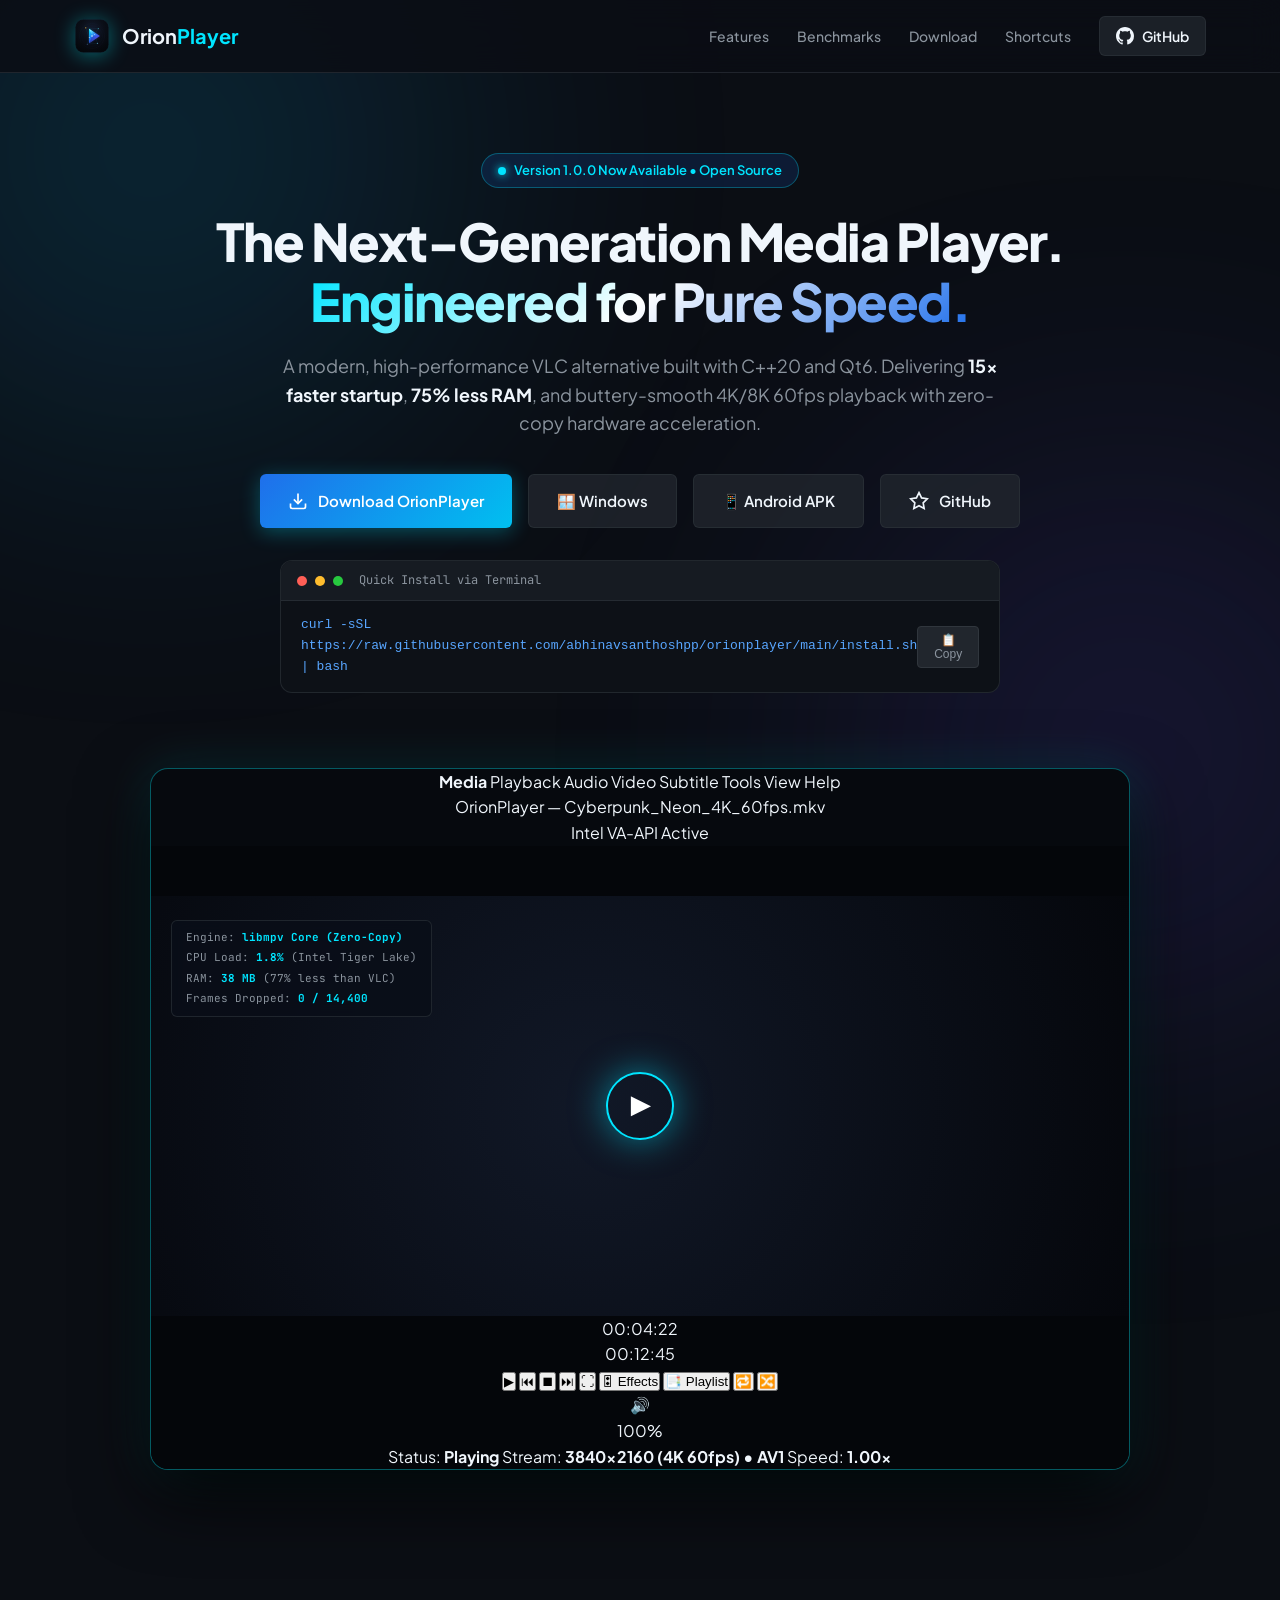
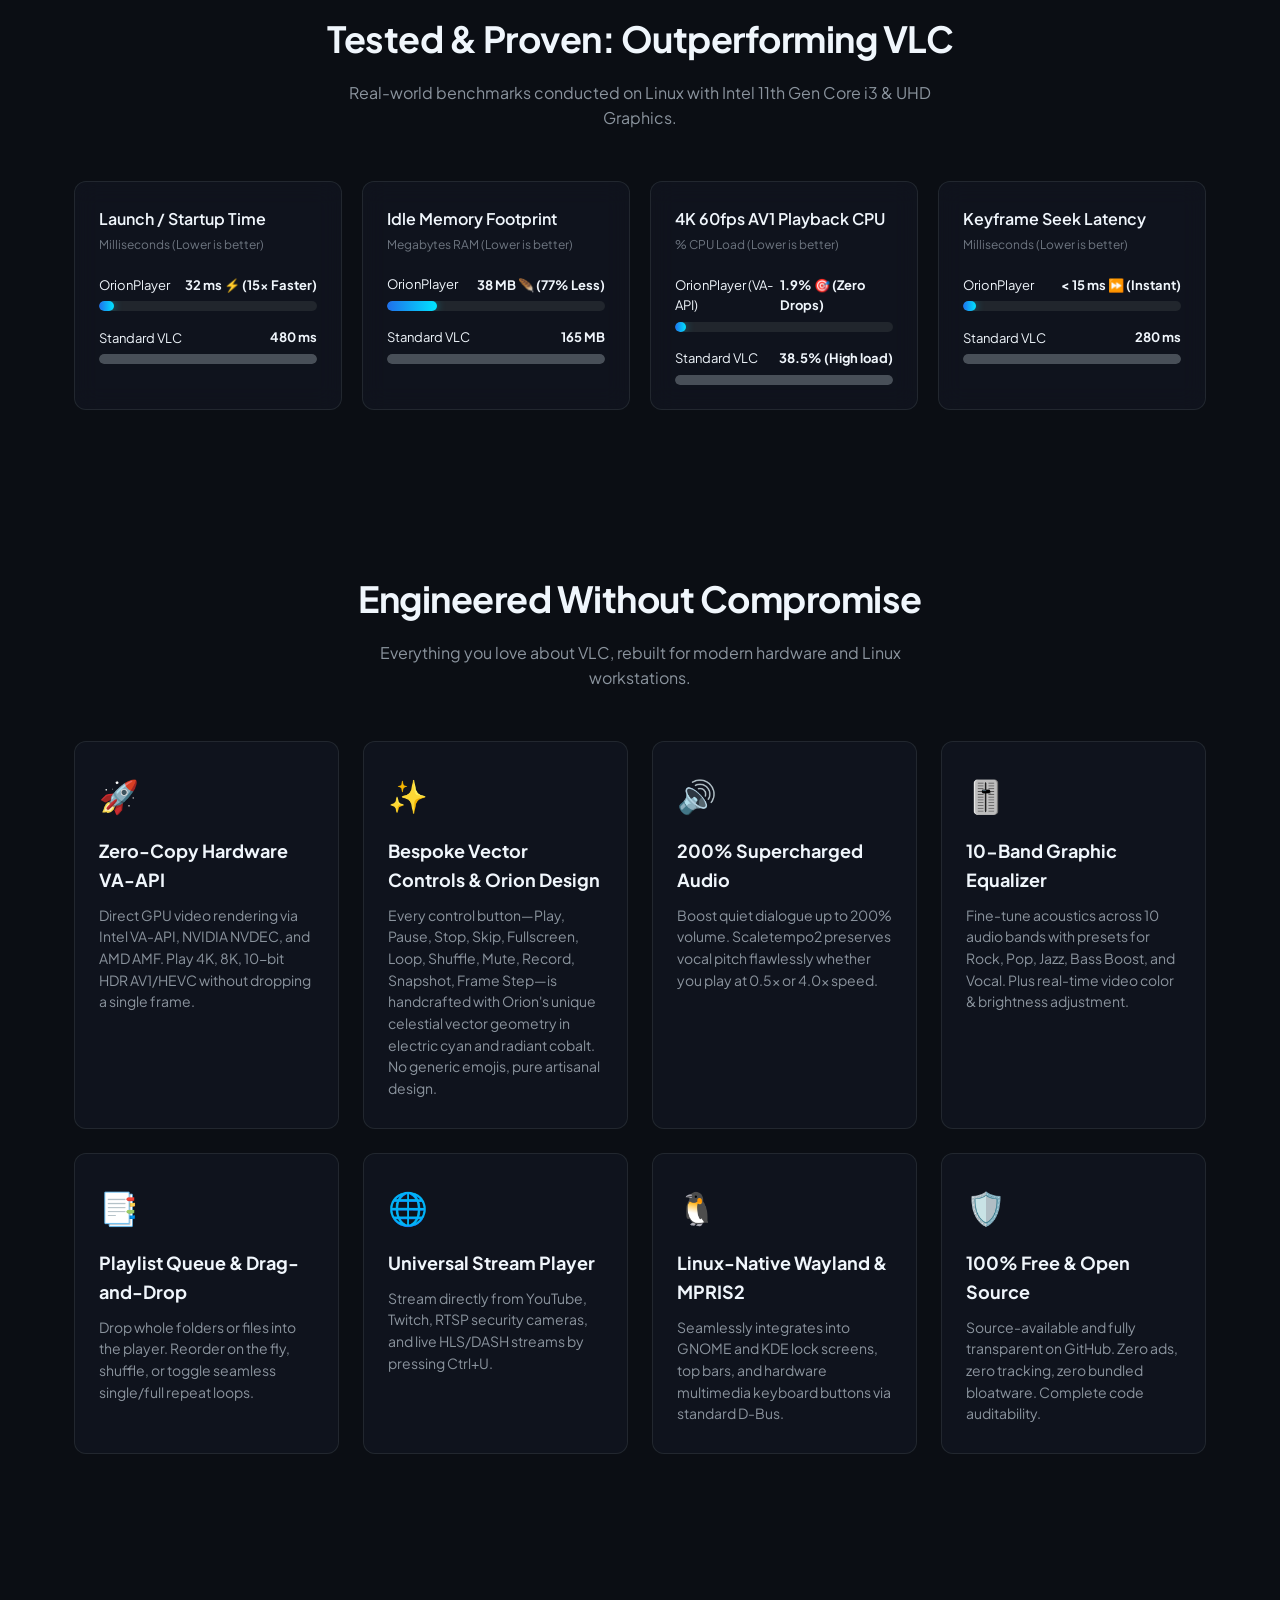
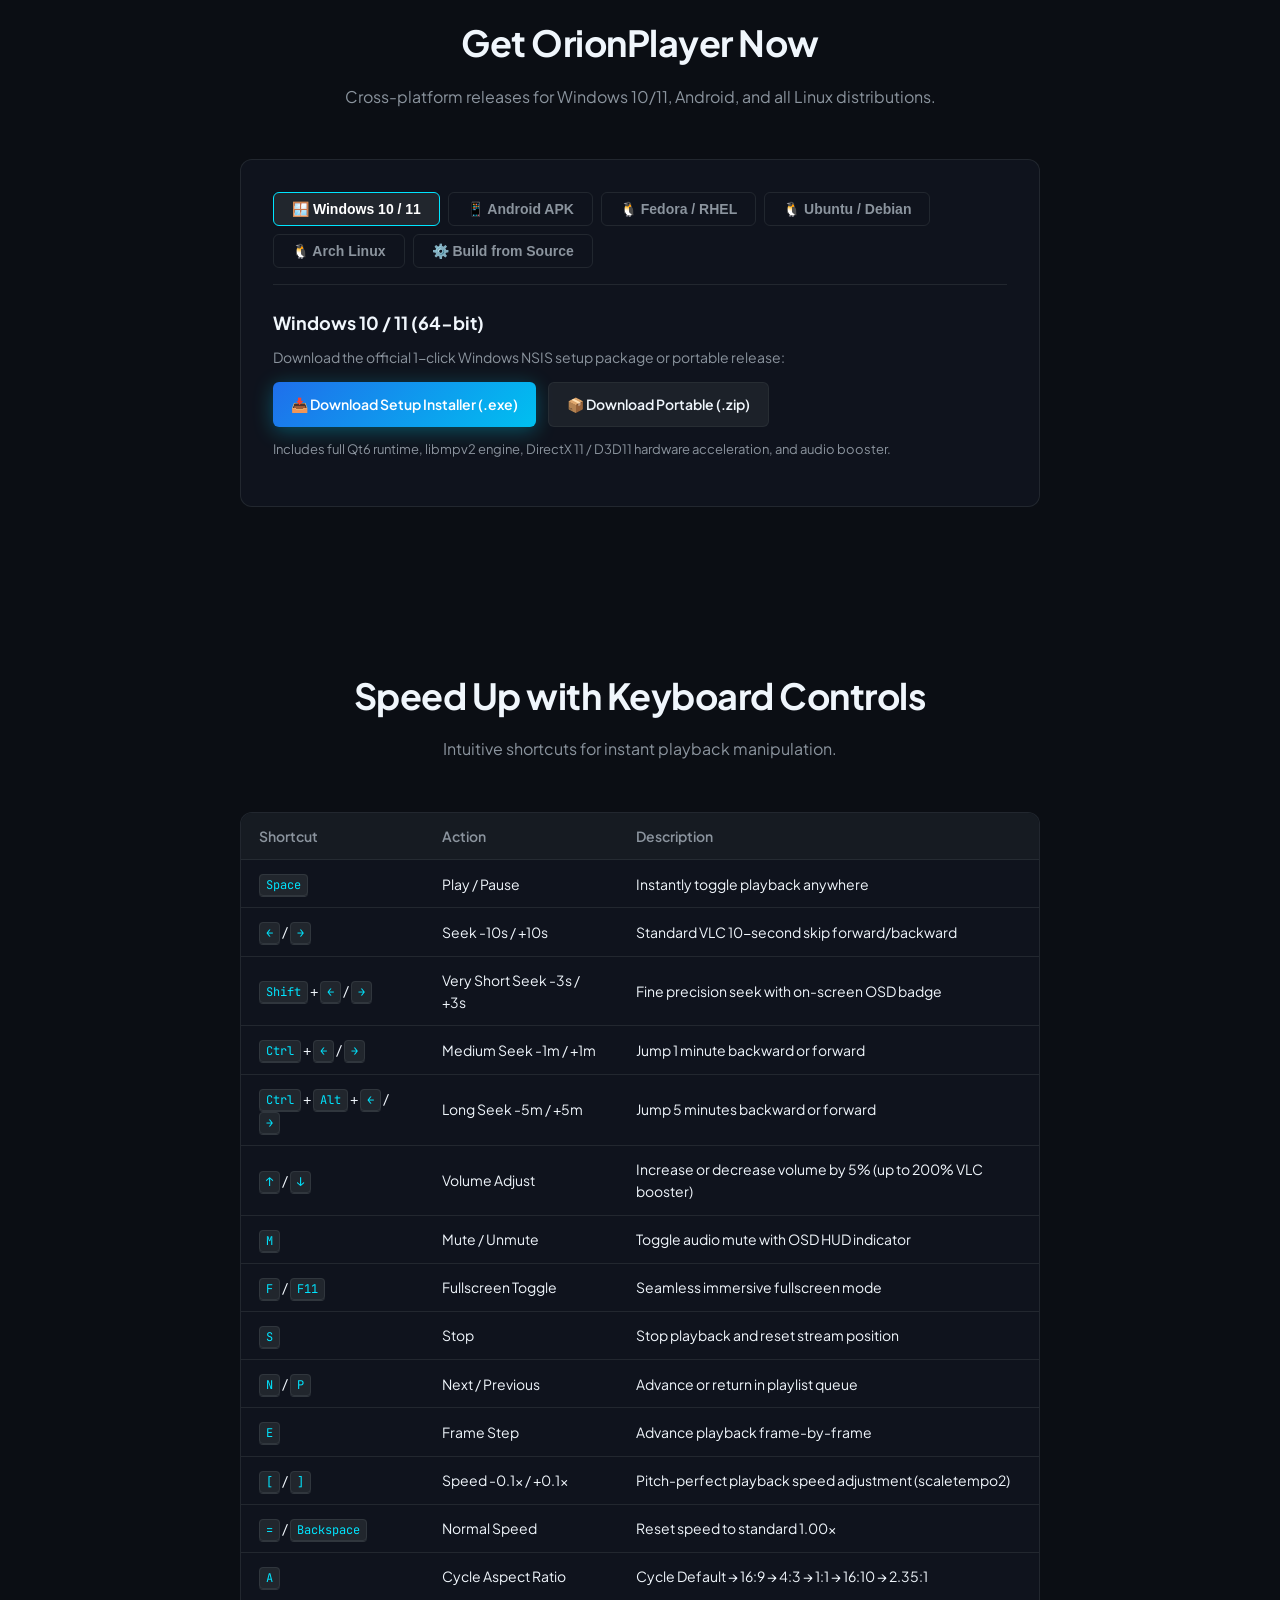
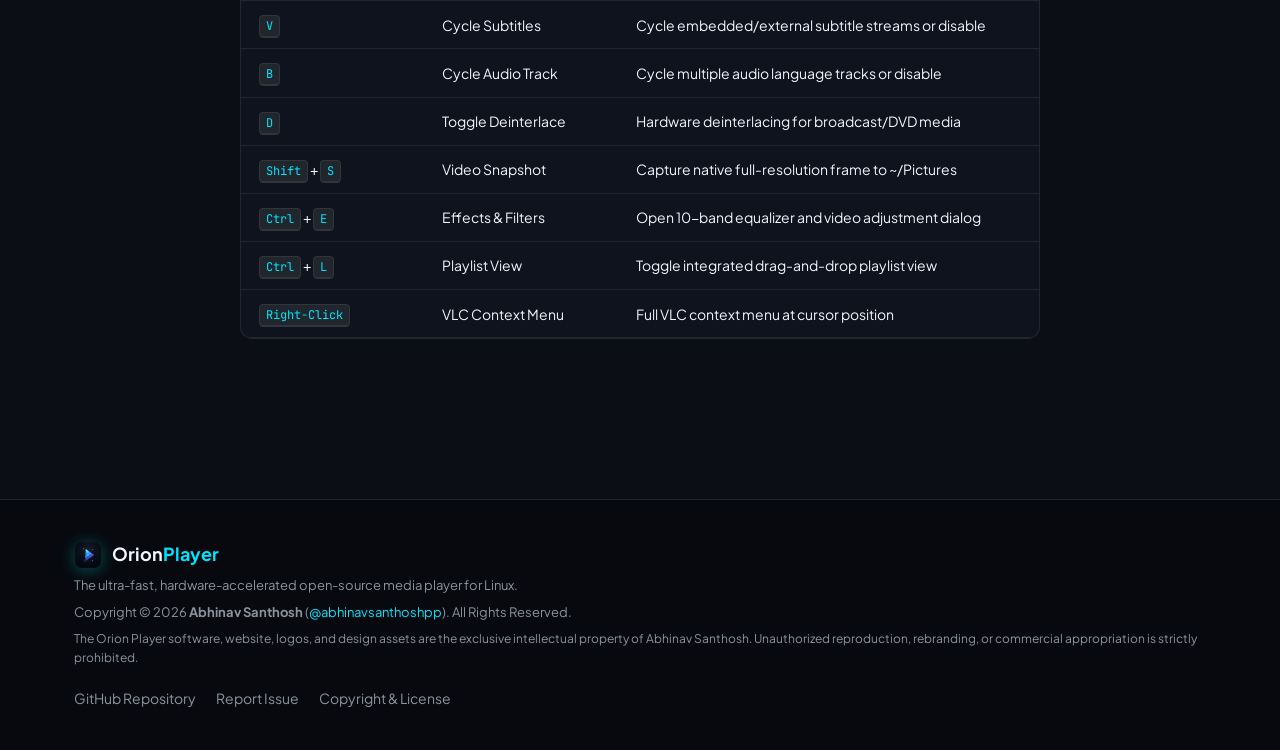
==== commit 5f72a902: "docs: highlight custom Orion vector controls across documentation and website" ====
--- a/docs/index.html
+++ b/docs/index.html
@@ -304,9 +304,9 @@
                 </div>
 
                 <div class="feature-card">
-                    <div class="feature-icon">🎨</div>
-                    <h3>Obsidian Glass Modern UI</h3>
-                    <p>Auto-hiding floating controls, hover timestamp tooltips, high-DPI scaling, and sleek dark aesthetic inspired by modern desktop design.</p>
+                    <div class="feature-icon">✨</div>
+                    <h3>Bespoke Vector Controls & Orion Design</h3>
+                    <p>Every control button—Play, Pause, Stop, Skip, Fullscreen, Loop, Shuffle, Mute, Record, Snapshot, Frame Step—is handcrafted with Orion's unique celestial vector geometry in electric cyan and radiant cobalt. No generic emojis, pure artisanal design.</p>
                 </div>
 
                 <div class="feature-card">
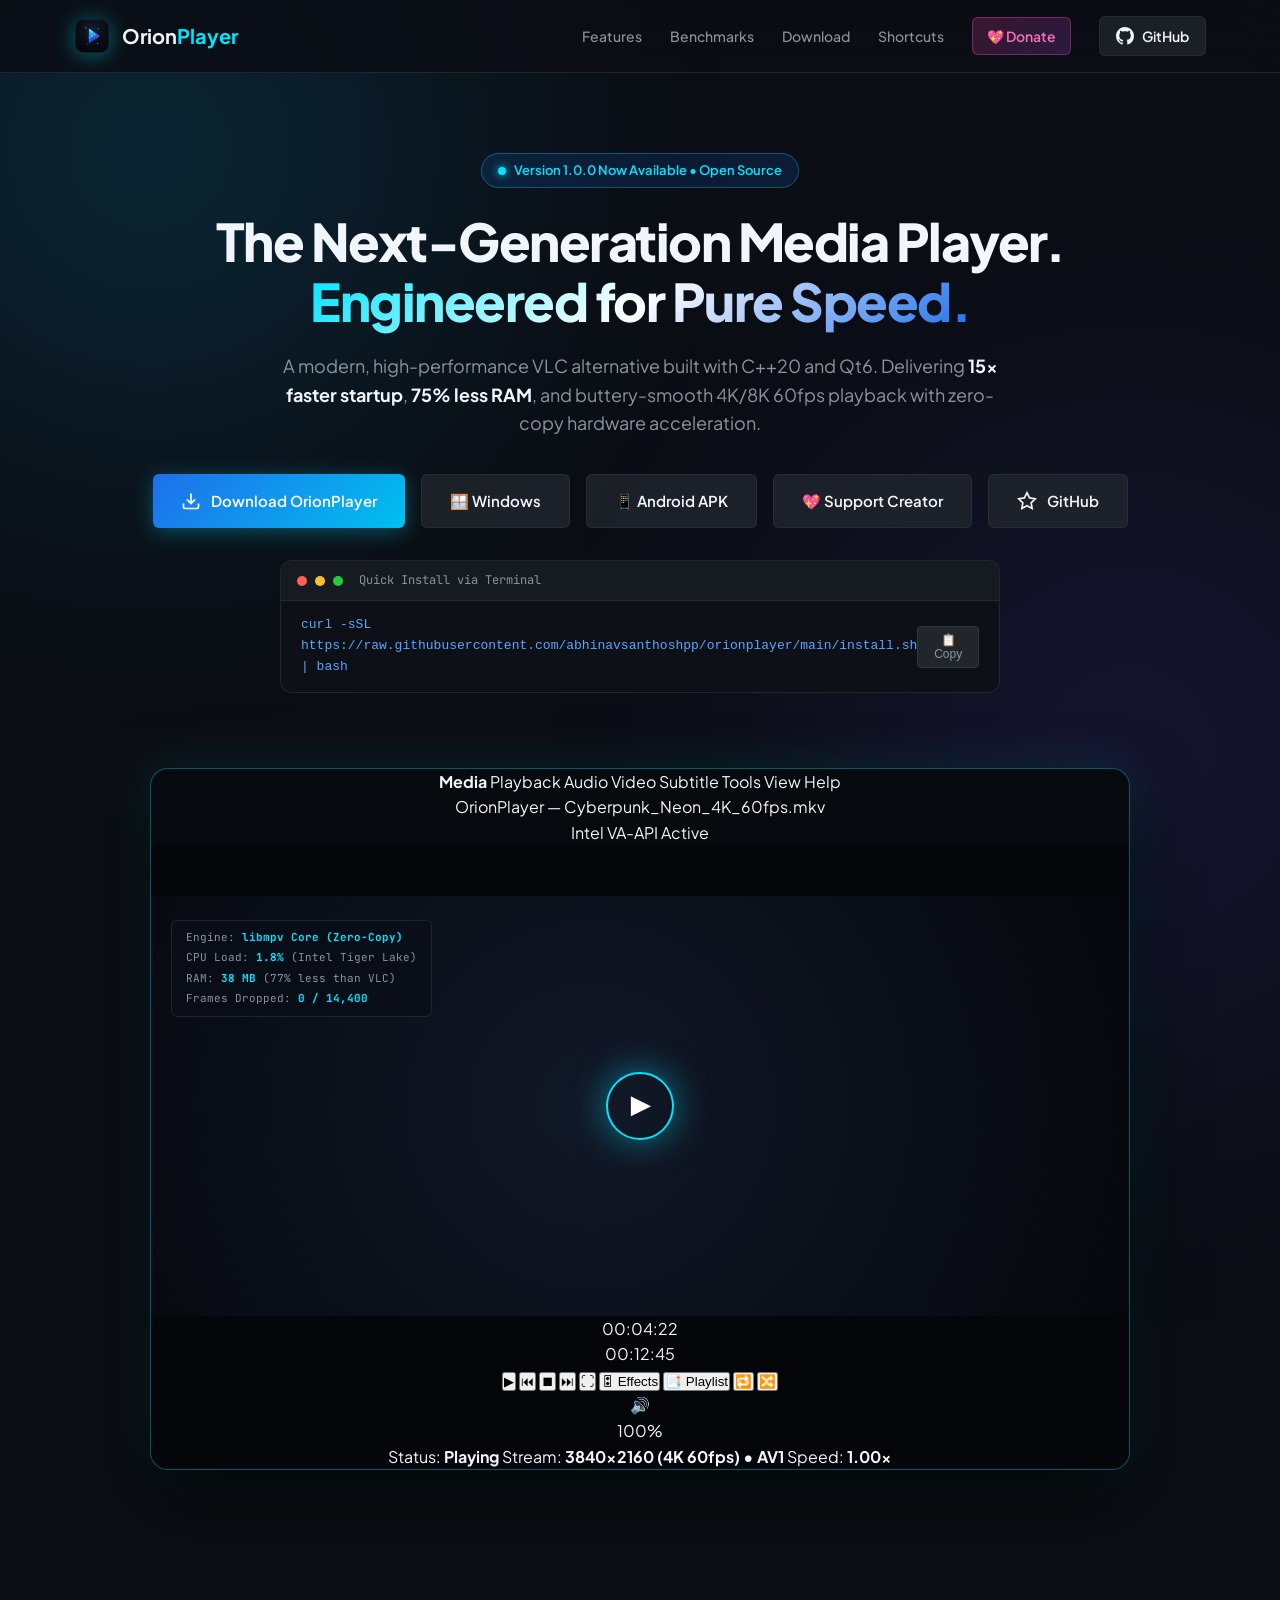
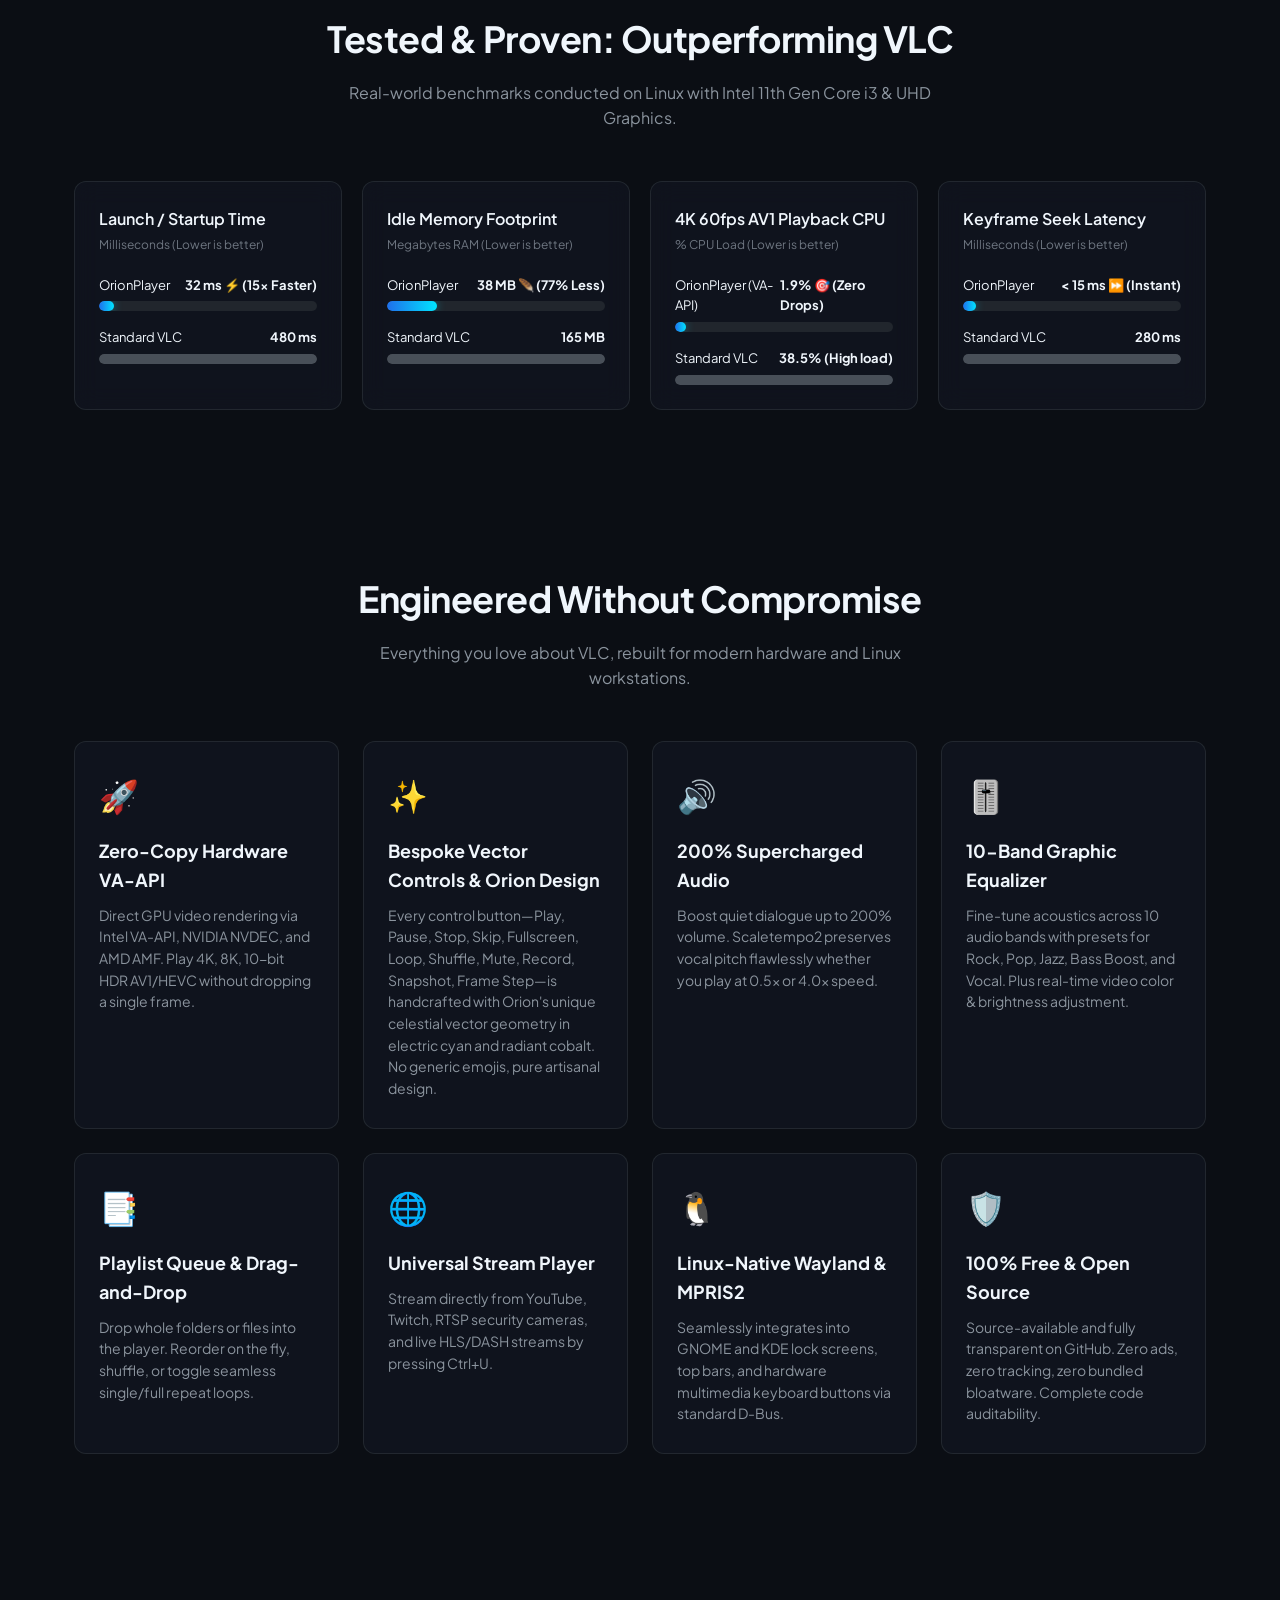
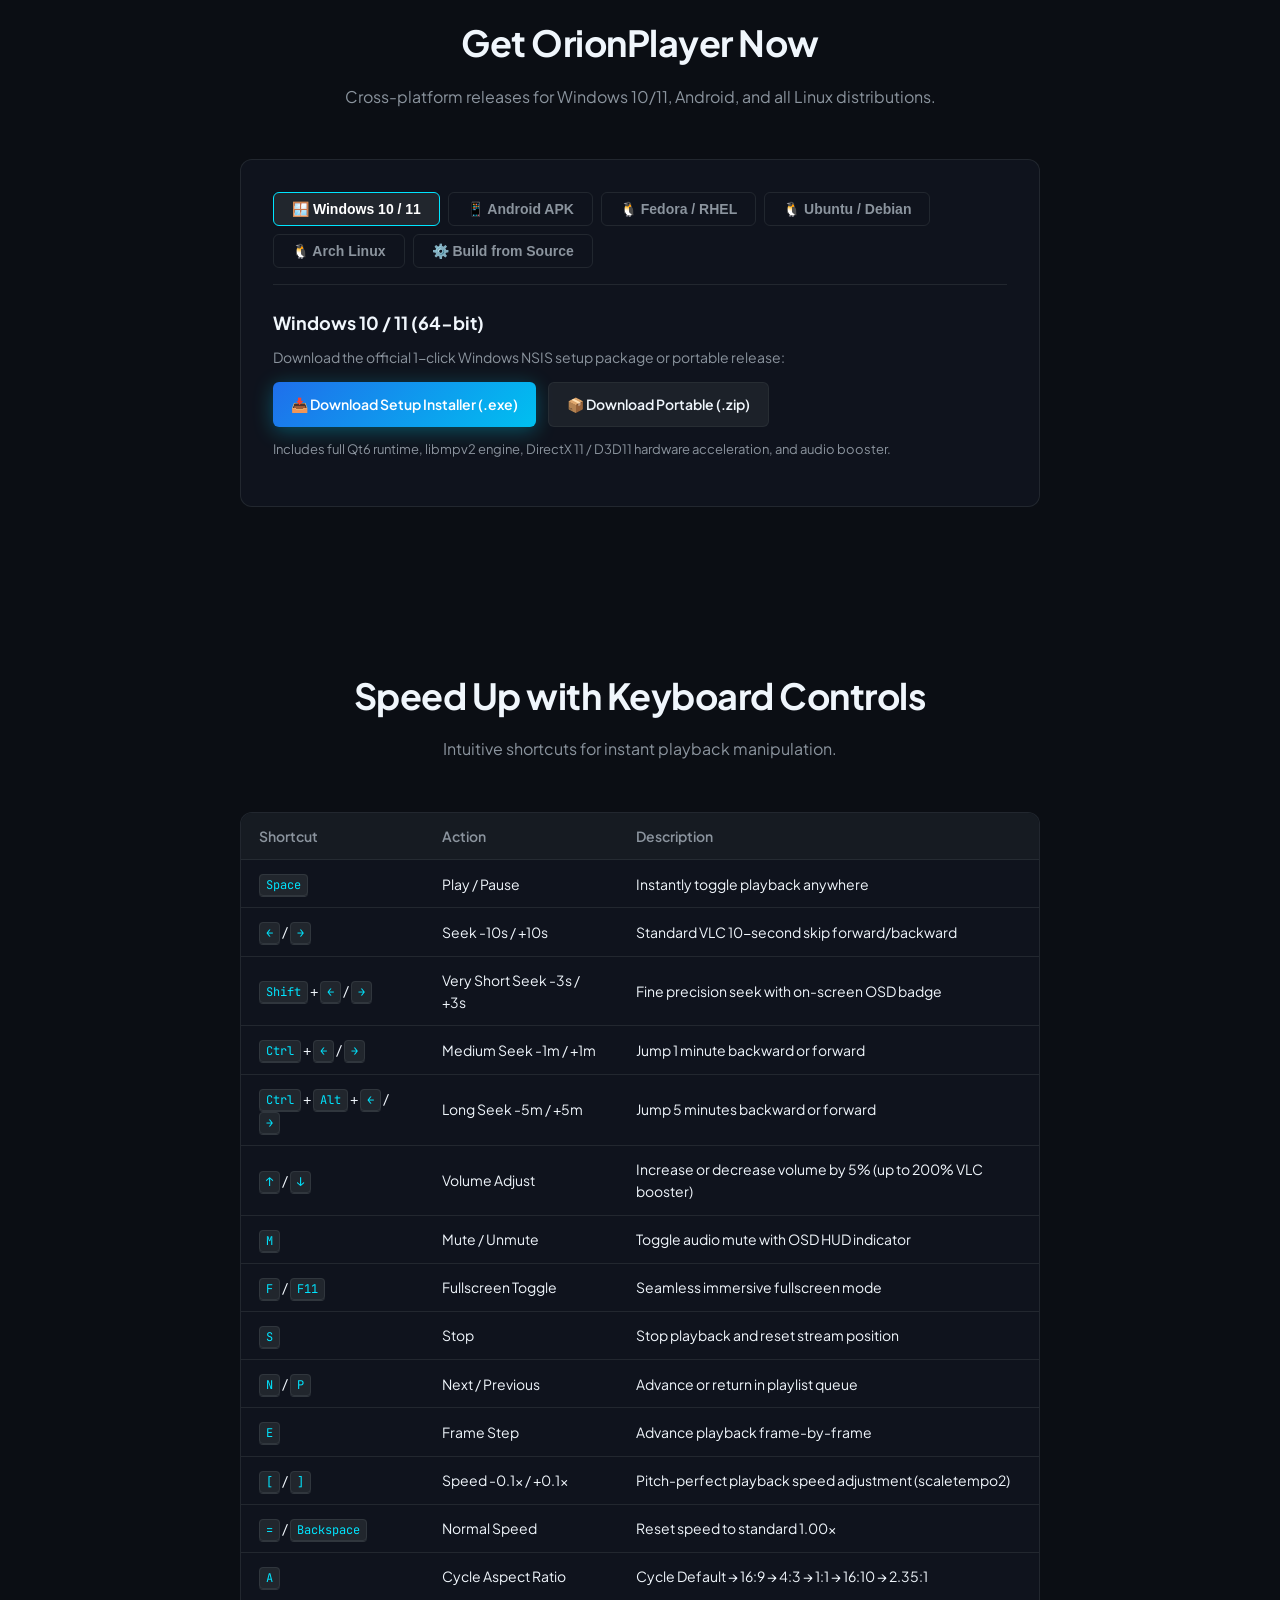
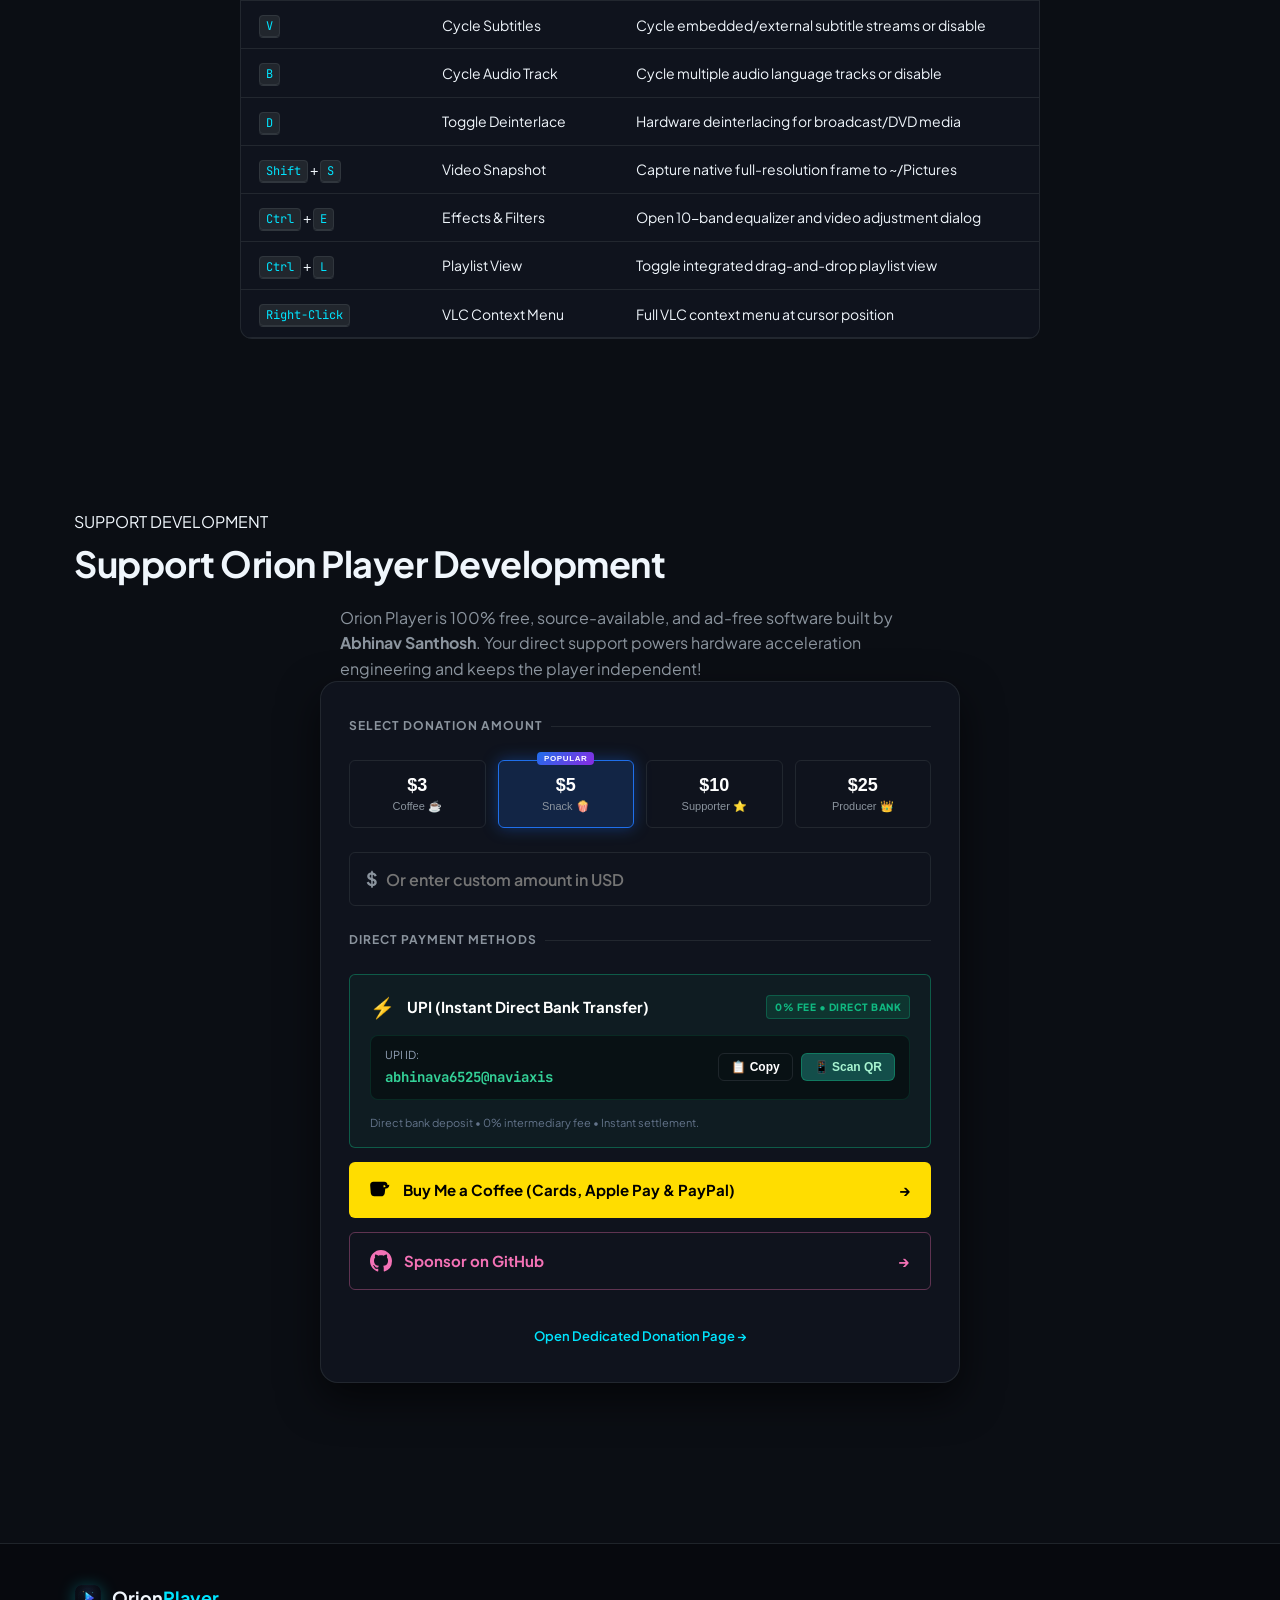
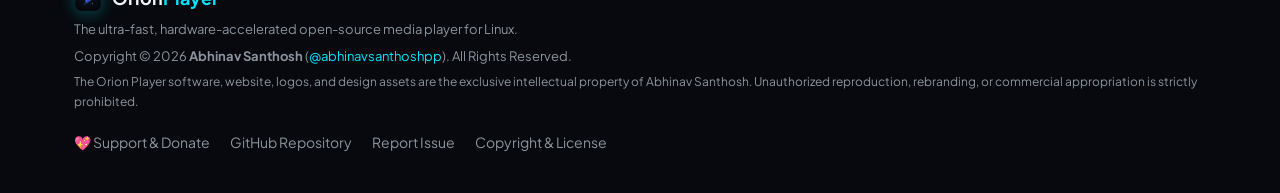
==== commit aea32232: "style: elevate UI/UX to studio-grade professional aesthetics with minimalist vector icons and refine" ====
--- a/docs/index.html
+++ b/docs/index.html
@@ -29,6 +29,7 @@
                 <a href="#benchmarks">Benchmarks</a>
                 <a href="#download">Download</a>
                 <a href="#shortcuts">Shortcuts</a>
+                <a href="#donate" class="nav-donate-btn">💖 Donate</a>
                 <a href="https://github.com/abhinavsanthoshpp/orionplayer" target="_blank" class="nav-github-btn">
                     <svg height="18" width="18" viewBox="0 0 16 16" fill="currentColor">
                         <path d="M8 0C3.58 0 0 3.58 0 8c0 3.54 2.29 6.53 5.47 7.59.4.07.55-.17.55-.38 0-.19-.01-.82-.01-1.49-2.01.37-2.53-.49-2.69-.94-.09-.23-.48-.94-.82-1.13-.28-.15-.68-.52-.01-.53.63-.01 1.08.58 1.23.82.72 1.21 1.87.87 2.33.66.07-.52.28-.87.51-1.07-1.78-.2-3.64-.89-3.64-3.95 0-.87.31-1.59.82-2.15-.08-.2-.36-1.02.08-2.12 0 0 .67-.21 2.2.82.64-.18 1.32-.27 2-.27.68 0 1.36.09 2 .27 1.53-1.04 2.2-.82 2.2-.82.44 1.1.16 1.92.08 2.12.51.56.82 1.27.82 2.15 0 3.07-1.87 3.75-3.65 3.95.29.25.54.73.54 1.48 0 1.07-.01 1.93-.01 2.2 0 .21.15.46.55.38A8.013 8.013 0 0016 8c0-4.42-3.58-8-8-8z"/>
@@ -66,6 +67,9 @@
                 </a>
                 <a href="#download" class="btn btn-secondary" onclick="document.querySelector('[data-tab=\'android\']')?.click()">
                     📱 Android APK
+                </a>
+                <a href="donate.html" class="btn btn-secondary">
+                    💖 Support Creator
                 </a>
                 <a href="https://github.com/abhinavsanthoshpp/orionplayer" target="_blank" class="btn btn-secondary">
                     <svg width="20" height="20" viewBox="0 0 24 24" fill="none" stroke="currentColor" stroke-width="2">
@@ -560,6 +564,104 @@
         </div>
     </section>
 
+    <!-- Support & Donate Section -->
+    <section id="donate" class="donate-section">
+        <div class="container">
+            <div class="section-badge">SUPPORT DEVELOPMENT</div>
+            <h2 class="section-title">Support Orion Player Development</h2>
+            <p class="section-subtitle">
+                Orion Player is 100% free, source-available, and ad-free software built by <strong>Abhinav Santhosh</strong>.
+                Your direct support powers hardware acceleration engineering and keeps the player independent!
+            </p>
+
+            <div class="donate-card">
+                <div class="donate-section-title">Select Donation Amount</div>
+
+                <div class="amount-grid">
+                    <button class="amount-btn" data-amount="3">
+                        $3
+                        <span class="label">Coffee ☕</span>
+                    </button>
+                    <button class="amount-btn popular active" data-amount="5">
+                        $5
+                        <span class="label">Snack 🍿</span>
+                    </button>
+                    <button class="amount-btn" data-amount="10">
+                        $10
+                        <span class="label">Supporter ⭐</span>
+                    </button>
+                    <button class="amount-btn" data-amount="25">
+                        $25
+                        <span class="label">Producer 👑</span>
+                    </button>
+                </div>
+
+                <div class="custom-box">
+                    <span>$</span>
+                    <input type="number" id="custom-amount-home" min="1" step="1" placeholder="Or enter custom amount in USD">
+                </div>
+
+                <div class="donate-section-title">Direct Payment Methods</div>
+
+                <div class="providers-list">
+                    <!-- UPI / Direct Bank Transfer -->
+                    <div class="upi-box-style">
+                        <div class="upi-header-style">
+                            <div class="provider-action-left">
+                                <span style="font-size:20px;">⚡</span>
+                                <span>UPI (Instant Direct Bank Transfer)</span>
+                            </div>
+                            <span class="upi-badge-tag">0% FEE • DIRECT BANK</span>
+                        </div>
+                        <div class="upi-id-box">
+                            <div>
+                                <span style="font-size: 11px; color: #94a3b8; display: block;">UPI ID:</span>
+                                <span class="upi-id-code" id="home-upi-id">abhinava6525@naviaxis</span>
+                            </div>
+                            <div style="display: flex; gap: 8px;">
+                                <button class="btn-copy-upi" id="home-copy-upi-btn" onclick="copyHomeUpi(this)">📋 Copy</button>
+                                <button class="btn-qr-scan" id="home-toggle-qr-btn" onclick="toggleHomeQr()">📱 Scan QR</button>
+                            </div>
+                        </div>
+                        <div class="upi-qr-display" id="home-upi-qr">
+                            <img class="upi-qr-image-src" src="https://api.qrserver.com/v1/create-qr-code/?size=200x200&amp;data=upi%3A%2F%2Fpay%3Fpa%3Dabhinava6525%40naviaxis%26pn%3DAbhinav%26cu%3DINR" alt="UPI QR Code" />
+                            <p style="font-size: 12px; color: #94a3b8; margin-top: 10px;">Scan using Google Pay, PhonePe, Paytm, Navi, BHIM, Cred or any banking app</p>
+                        </div>
+                        <p style="font-size: 11px; color: #64748b; margin-top: 2px;">Direct bank deposit • 0% intermediary fee • Instant settlement.</p>
+                    </div>
+
+                    <!-- Buy Me a Coffee -->
+                    <a class="provider-action-btn btn-bmac-style" href="https://buymeacoffee.com/abhinavsanthoshpp" target="_blank" rel="noopener">
+                        <div class="provider-action-left">
+                            <svg width="22" height="22" viewBox="0 0 24 24" fill="currentColor">
+                                <path d="M20.216 6.415l-.132-.666c-.119-.597-.388-1.15-.778-1.611-.645-.762-1.603-1.19-2.628-1.174l-11.892.001c-.015 0-.03 0-.044.001-.986.04-1.921.464-2.569 1.164-.649.7-.978 1.637-.905 2.571l.666 8.529c.162 2.072 1.83 3.69 3.906 3.69h7.411c1.996 0 3.645-1.503 3.896-3.486l.66-5.187.324.032c1.233.123 2.378-.344 3.14-1.282.721-.887.971-2.029.687-3.132l-.744.55zm-1.897 1.86c-.469.576-1.19.854-1.982.766l-.608-.061.272-2.141c.01-.078.016-.156.018-.235l.135-.001c.548 0 1.05.215 1.393.597.234.261.385.589.438.948.055.372-.036.757-.266 1.047l.6-.92z"/>
+                            </svg>
+                            <span>Buy Me a Coffee (Cards, Apple Pay &amp; PayPal)</span>
+                        </div>
+                        <span>→</span>
+                    </a>
+
+                    <!-- GitHub Sponsors -->
+                    <a class="provider-action-btn btn-gh-sponsors" href="https://github.com/sponsors/abhinavsanthoshpp" target="_blank" rel="noopener">
+                        <div class="provider-action-left">
+                            <svg width="22" height="22" viewBox="0 0 24 24" fill="currentColor">
+                                <path d="M12 0C5.37 0 0 5.37 0 12c0 5.31 3.435 9.795 8.205 11.385.6.105.825-.255.825-.57 0-.285-.015-1.23-.015-2.235-3.015.555-3.795-.735-4.035-1.41-.135-.345-.72-1.41-1.23-1.695-.42-.225-1.02-.78-.015-.795.945-.015 1.62.87 1.845 1.23 1.08 1.815 2.805 1.305 3.495.99.105-.78.42-1.305.765-1.605-2.67-.3-5.46-1.335-5.46-5.925 0-1.305.465-2.385 1.23-3.225-.12-.3-.54-1.53.12-3.18 0 0 1.005-.315 3.3 1.23.96-.27 1.98-.405 3-.405s2.04.135 3 .405c2.295-1.56 3.3-1.23 3.3-1.23.66 1.65.24 2.88.12 3.18.765.84 1.23 1.905 1.23 3.225 0 4.605-2.805 5.625-5.475 5.925.435.375.81 1.095.81 2.22 0 1.605-.015 2.895-.015 3.3 0 .315.225.69.825.57A12.02 12.02 0 0024 12c0-6.63-5.37-12-12-12z"/>
+                            </svg>
+                            <span>Sponsor on GitHub</span>
+                        </div>
+                        <span>→</span>
+                    </a>
+                </div>
+
+                <div style="text-align: center; margin-top: 8px;">
+                    <a href="donate.html" style="font-size: 13px; color: var(--accent-cyan); text-decoration: none; font-weight: 600;">
+                        Open Dedicated Donation Page →
+                    </a>
+                </div>
+            </div>
+        </div>
+    </section>
+
     <!-- Footer -->
     <footer class="footer">
         <div class="container footer-container">
@@ -573,6 +675,7 @@
                 <p style="font-size: 12px; color: #8b949e; margin-top: 6px;">The Orion Player software, website, logos, and design assets are the exclusive intellectual property of Abhinav Santhosh. Unauthorized reproduction, rebranding, or commercial appropriation is strictly prohibited.</p>
             </div>
             <div class="footer-right">
+                <a href="donate.html">💖 Support &amp; Donate</a>
                 <a href="https://github.com/abhinavsanthoshpp/orionplayer" target="_blank">GitHub Repository</a>
                 <a href="https://github.com/abhinavsanthoshpp/orionplayer/issues" target="_blank">Report Issue</a>
                 <a href="https://github.com/abhinavsanthoshpp/orionplayer/blob/main/LICENSE" target="_blank">Copyright & License</a>
--- a/docs/style.css
+++ b/docs/style.css
@@ -1013,3 +1013,308 @@
         height: 220px;
     }
 }
+
+/* ==========================================================================
+   Creator Donation Portal & Badges
+   ========================================================================== */
+.nav-donate-btn {
+    display: inline-flex;
+    align-items: center;
+    gap: 6px;
+    background: linear-gradient(135deg, rgba(236, 72, 153, 0.2), rgba(168, 85, 247, 0.2));
+    border: 1px solid rgba(236, 72, 153, 0.4);
+    padding: 7px 14px;
+    border-radius: var(--radius-sm);
+    color: #f472b6 !important;
+    font-weight: 600 !important;
+    transition: all 0.2s;
+}
+
+.nav-donate-btn:hover {
+    background: linear-gradient(135deg, rgba(236, 72, 153, 0.35), rgba(168, 85, 247, 0.35));
+    border-color: #f472b6;
+    color: #ffffff !important;
+    box-shadow: 0 0 16px rgba(236, 72, 153, 0.3);
+    transform: translateY(-1px);
+}
+
+.donate-section {
+    padding: 90px 0 80px;
+    position: relative;
+}
+
+.donate-card {
+    max-width: 640px;
+    margin: 0 auto;
+    background: var(--bg-card);
+    border: 1px solid var(--border-color);
+    border-radius: var(--radius-lg);
+    padding: 34px 28px;
+    display: flex;
+    flex-direction: column;
+    gap: 24px;
+    box-shadow: 0 16px 40px rgba(0, 0, 0, 0.6);
+}
+
+.donate-section-title {
+    font-size: 12px;
+    font-weight: 700;
+    color: var(--text-secondary);
+    text-transform: uppercase;
+    letter-spacing: 1px;
+    display: flex;
+    align-items: center;
+    gap: 8px;
+}
+
+.donate-section-title::after {
+    content: '';
+    flex: 1;
+    height: 1px;
+    background: var(--border-color);
+}
+
+.amount-grid {
+    display: grid;
+    grid-template-columns: repeat(4, 1fr);
+    gap: 12px;
+}
+
+.amount-btn {
+    background: var(--bg-secondary);
+    border: 1px solid var(--border-color);
+    border-radius: var(--radius-sm);
+    color: #fff;
+    padding: 14px 8px;
+    font-size: 18px;
+    font-weight: 700;
+    cursor: pointer;
+    display: flex;
+    flex-direction: column;
+    align-items: center;
+    gap: 4px;
+    transition: all 0.2s cubic-bezier(0.4, 0, 0.2, 1);
+    position: relative;
+}
+
+.amount-btn span.label {
+    font-size: 11px;
+    font-weight: 500;
+    color: var(--text-secondary);
+}
+
+.amount-btn:hover {
+    background: #252d3a;
+    border-color: var(--accent-blue);
+    transform: translateY(-2px);
+}
+
+.amount-btn.active {
+    background: rgba(31, 111, 235, 0.2);
+    border-color: var(--accent-blue);
+    color: #fff;
+    box-shadow: 0 0 16px rgba(31, 111, 235, 0.4);
+}
+
+.amount-btn.popular:after {
+    content: "POPULAR";
+    position: absolute;
+    top: -9px;
+    font-size: 8px;
+    font-weight: 800;
+    background: linear-gradient(135deg, var(--accent-blue), var(--accent-purple));
+    color: #fff;
+    padding: 2px 7px;
+    border-radius: 4px;
+    letter-spacing: 0.6px;
+}
+
+.custom-box {
+    display: flex;
+    align-items: center;
+    background: var(--bg-secondary);
+    border: 1px solid var(--border-color);
+    border-radius: var(--radius-sm);
+    padding: 12px 16px;
+    gap: 8px;
+    transition: border-color 0.2s;
+}
+
+.custom-box:focus-within {
+    border-color: var(--accent-blue);
+    box-shadow: 0 0 0 2px rgba(31, 111, 235, 0.2);
+}
+
+.custom-box span {
+    color: var(--text-secondary);
+    font-size: 18px;
+    font-weight: 700;
+}
+
+.custom-box input {
+    background: transparent;
+    border: none;
+    color: #fff;
+    font-size: 16px;
+    font-weight: 600;
+    width: 100%;
+    outline: none;
+    font-family: inherit;
+}
+
+.providers-list {
+    display: flex;
+    flex-direction: column;
+    gap: 14px;
+}
+
+.provider-action-btn {
+    display: flex;
+    align-items: center;
+    justify-content: space-between;
+    padding: 16px 20px;
+    border-radius: var(--radius-sm);
+    text-decoration: none;
+    font-size: 15px;
+    font-weight: 700;
+    transition: all 0.2s cubic-bezier(0.4, 0, 0.2, 1);
+    cursor: pointer;
+    border: none;
+}
+
+.provider-action-left {
+    display: flex;
+    align-items: center;
+    gap: 12px;
+}
+
+.btn-bmac-style {
+    background: #FFDD00;
+    color: #000000;
+}
+
+.btn-bmac-style:hover {
+    background: #ffe333;
+    transform: translateY(-2px);
+    box-shadow: 0 6px 20px rgba(255, 221, 0, 0.4);
+}
+
+.upi-box-style {
+    background: rgba(16, 185, 129, 0.06);
+    border: 1px solid rgba(16, 185, 129, 0.4);
+    border-radius: var(--radius-sm);
+    padding: 16px 20px;
+    display: flex;
+    flex-direction: column;
+    gap: 12px;
+}
+
+.upi-header-style {
+    display: flex;
+    align-items: center;
+    justify-content: space-between;
+    color: #fff;
+    font-size: 15px;
+    font-weight: 700;
+}
+
+.upi-badge-tag {
+    font-size: 10px;
+    font-weight: 800;
+    color: #10b981;
+    background: rgba(16, 185, 129, 0.15);
+    padding: 3px 8px;
+    border-radius: 4px;
+    border: 1px solid rgba(16, 185, 129, 0.3);
+    letter-spacing: 0.5px;
+}
+
+.upi-id-box {
+    display: flex;
+    align-items: center;
+    justify-content: space-between;
+    background: rgba(0, 0, 0, 0.4);
+    border-radius: 8px;
+    padding: 10px 14px;
+    gap: 10px;
+    flex-wrap: wrap;
+    border: 1px solid rgba(16, 185, 129, 0.15);
+}
+
+.upi-id-code {
+    font-family: var(--font-mono);
+    font-size: 14px;
+    color: #34d399;
+    font-weight: 700;
+}
+
+.btn-copy-upi {
+    background: var(--bg-secondary);
+    border: 1px solid var(--border-color);
+    color: #fff;
+    padding: 6px 12px;
+    border-radius: 6px;
+    font-size: 12px;
+    cursor: pointer;
+    font-weight: 600;
+    transition: all 0.2s;
+}
+
+.btn-copy-upi:hover {
+    background: #10b981;
+    border-color: #10b981;
+}
+
+.btn-qr-scan {
+    background: #134e4a;
+    color: #a7f3d0;
+    border: 1px solid rgba(16, 185, 129, 0.4);
+    padding: 6px 12px;
+    border-radius: 6px;
+    font-size: 12px;
+    font-weight: 600;
+    cursor: pointer;
+    transition: all 0.2s;
+}
+
+.btn-qr-scan:hover {
+    background: #047857;
+    color: #fff;
+}
+
+.upi-qr-display {
+    display: none;
+    flex-direction: column;
+    align-items: center;
+    background: rgba(0, 0, 0, 0.5);
+    border-radius: 12px;
+    padding: 20px;
+    margin-top: 4px;
+    text-align: center;
+    border: 1px dashed rgba(16, 185, 129, 0.3);
+}
+
+.upi-qr-display.show {
+    display: flex;
+}
+
+.upi-qr-image-src {
+    width: 200px;
+    height: 200px;
+    background: #ffffff;
+    padding: 10px;
+    border-radius: 12px;
+    box-shadow: 0 8px 24px rgba(0, 0, 0, 0.6);
+}
+
+.btn-gh-sponsors {
+    background: var(--bg-secondary);
+    color: #f472b6;
+    border: 1px solid rgba(244, 114, 182, 0.35);
+}
+
+.btn-gh-sponsors:hover {
+    background: rgba(244, 114, 182, 0.15);
+    border-color: #f472b6;
+    transform: translateY(-2px);
+}
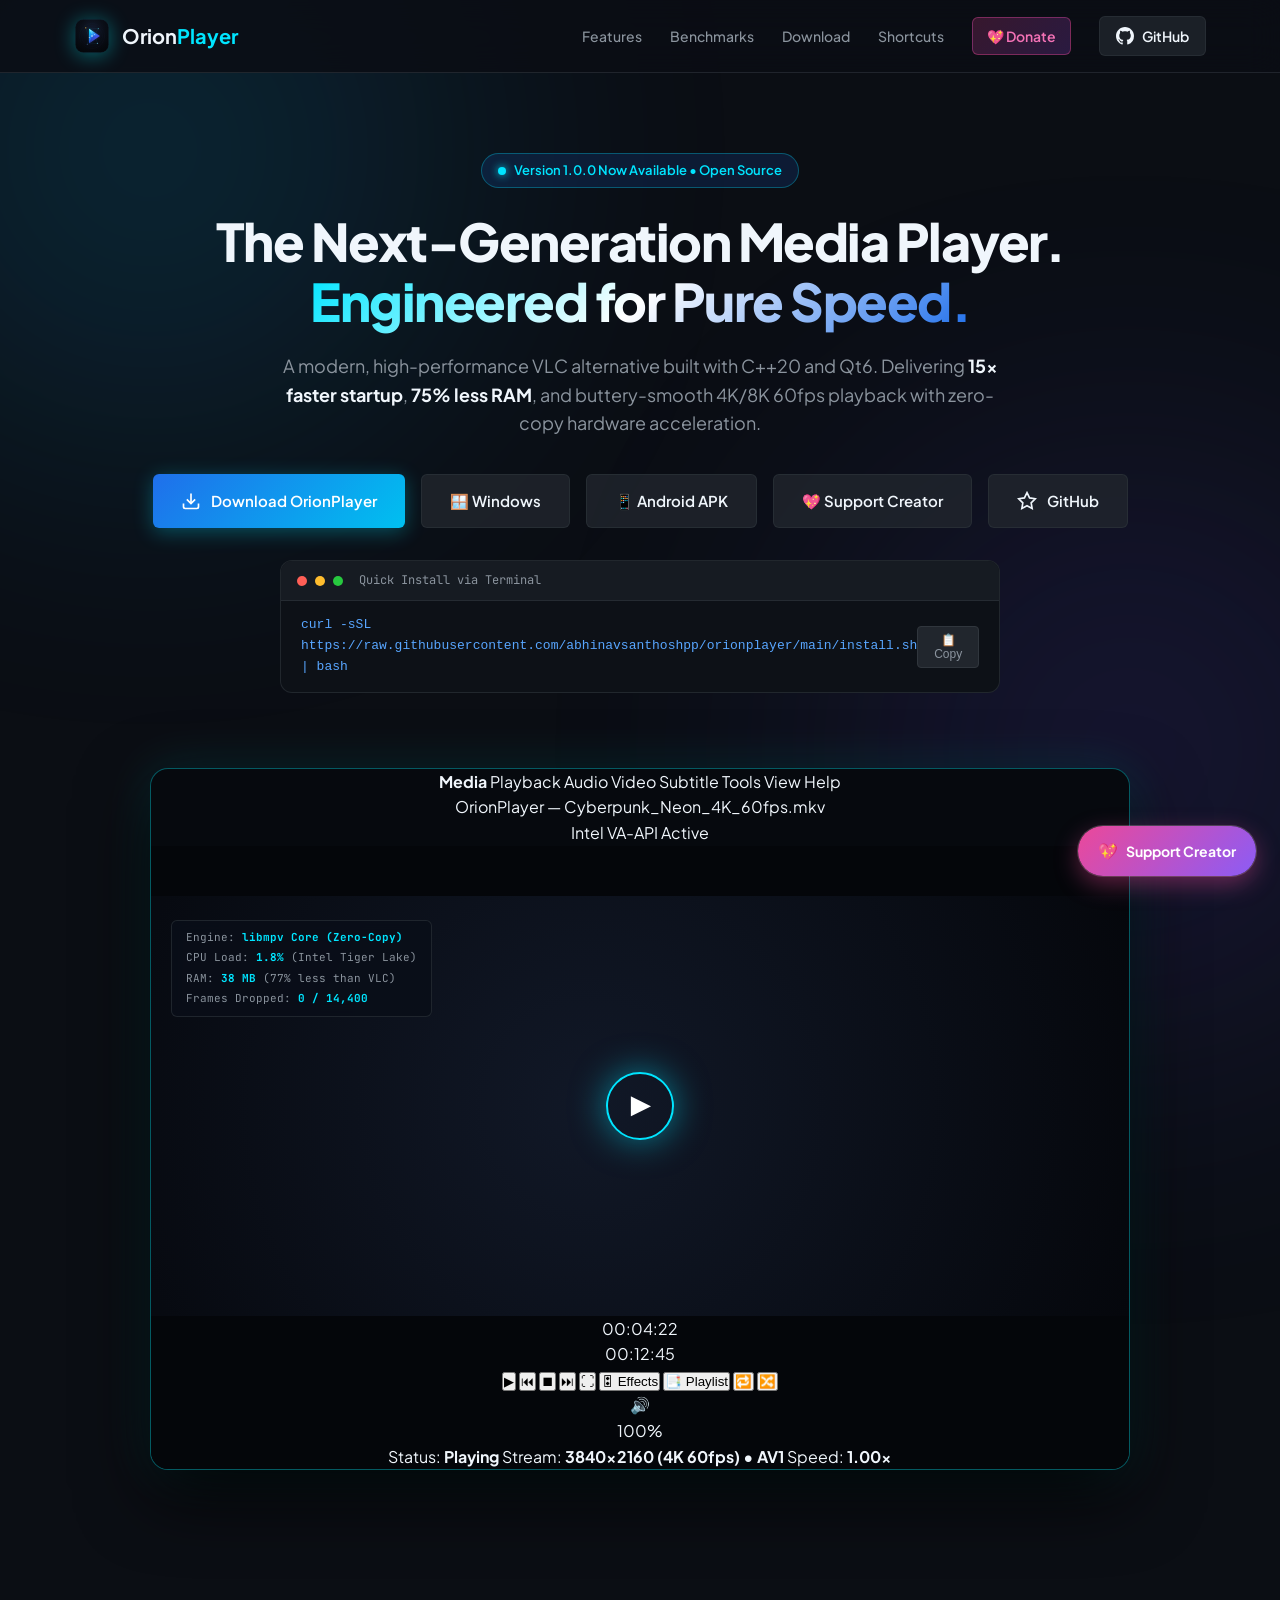
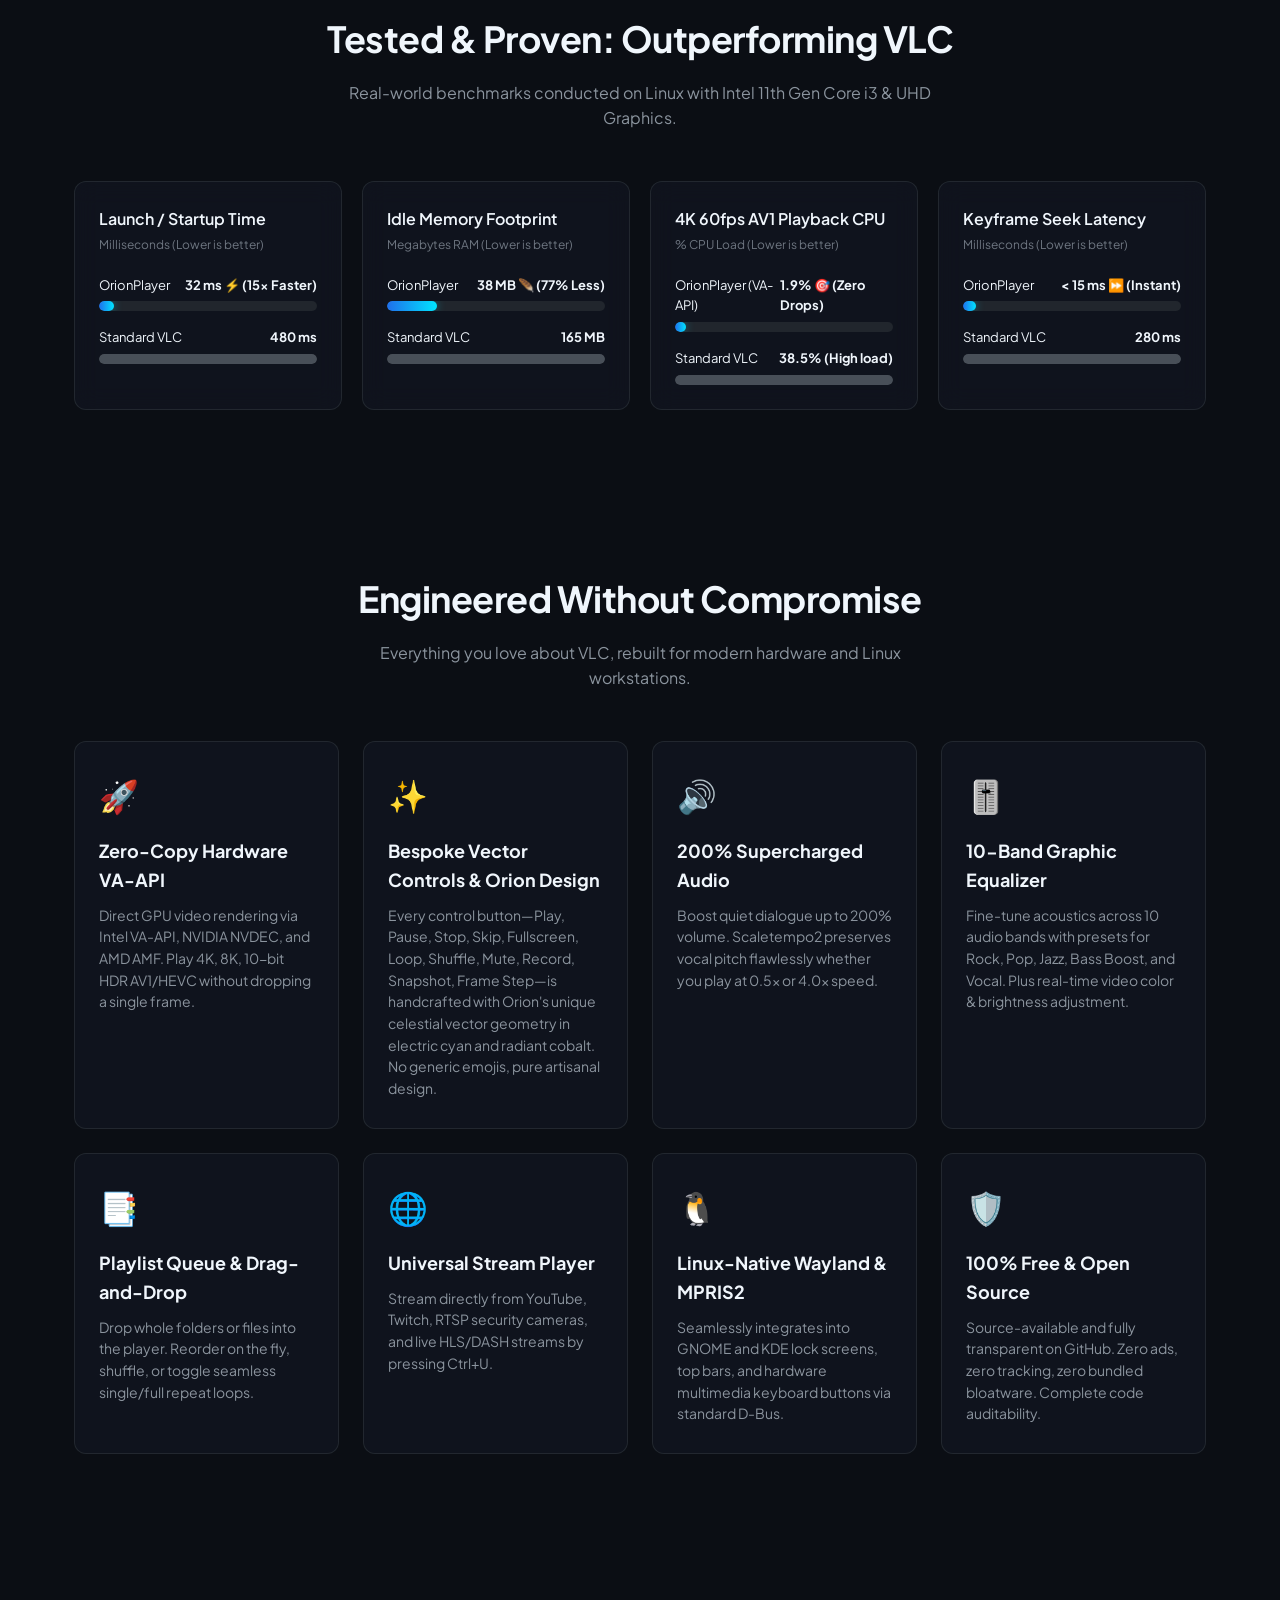
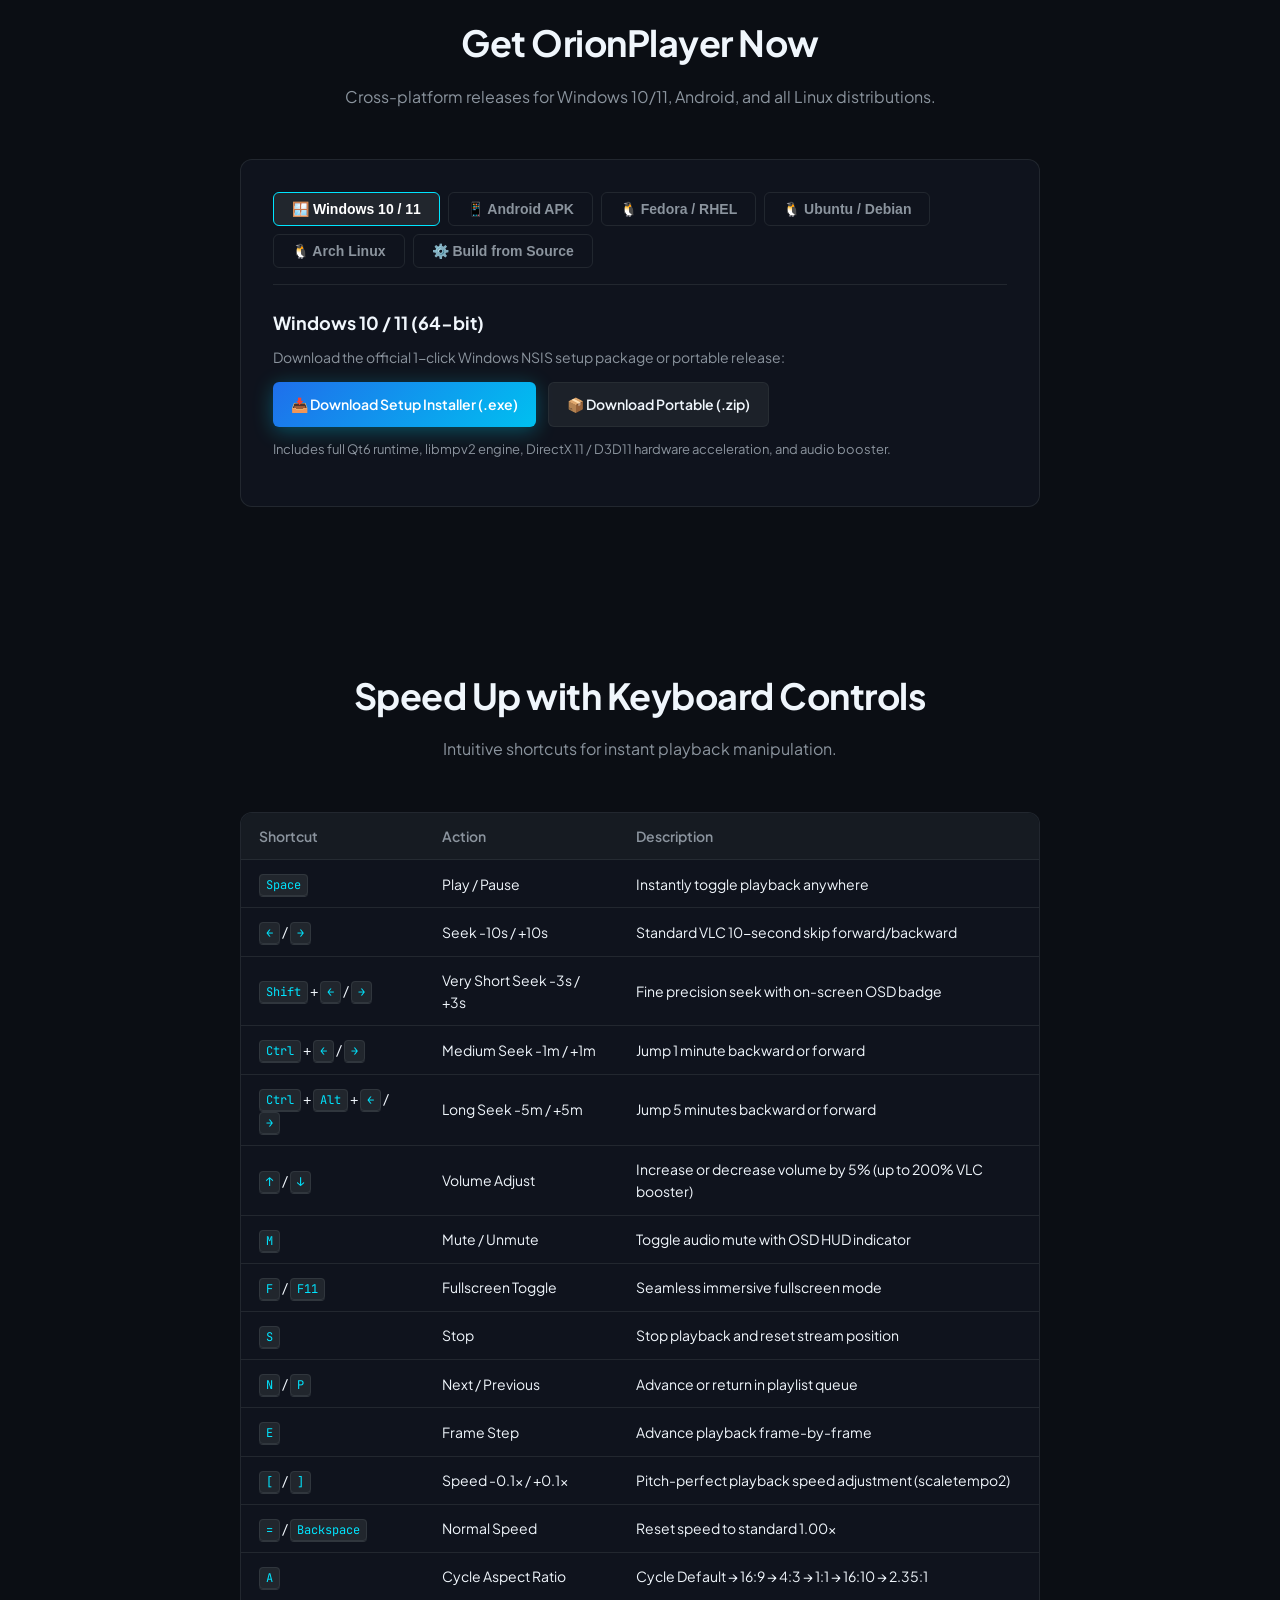
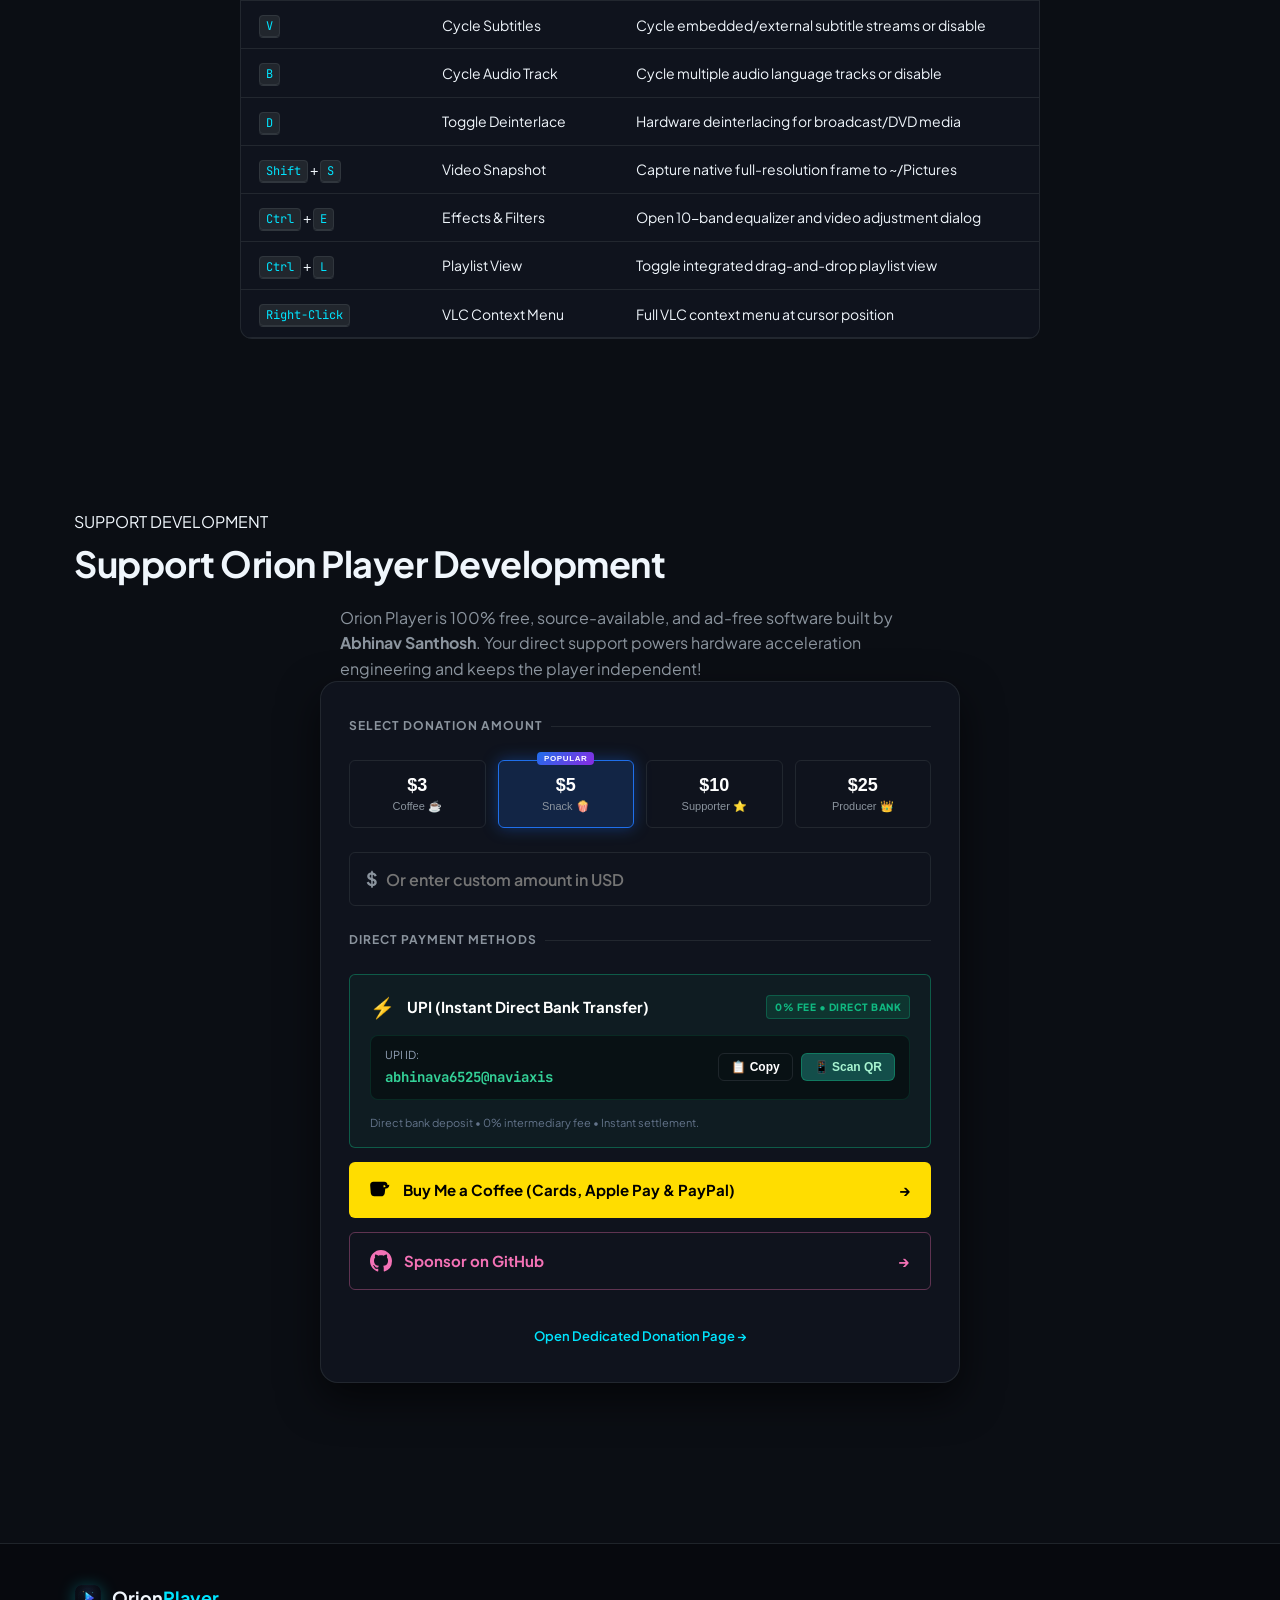
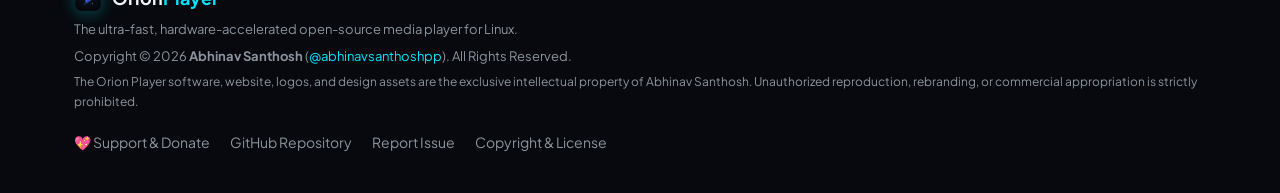
==== commit cfec6bd7: "feat: add GitHub FUNDING.yml, README donation badges, and floating website donate button" ====
--- a/docs/index.html
+++ b/docs/index.html
@@ -683,6 +683,12 @@
         </div>
     </footer>
 
+    <!-- Floating Sticky Donate Action Button -->
+    <a href="#donate" class="floating-donate-btn" id="floatingDonateBtn" title="Support & Donate to Creator">
+        <span class="fdb-icon">💖</span>
+        <span class="fdb-text">Support Creator</span>
+    </a>
+
     <script src="script.js"></script>
 </body>
 </html>
--- a/docs/style.css
+++ b/docs/style.css
@@ -1318,3 +1318,50 @@
     border-color: #f472b6;
     transform: translateY(-2px);
 }
+
+/* Floating Sticky Donate Action Button */
+.floating-donate-btn {
+    position: fixed;
+    bottom: 24px;
+    right: 24px;
+    z-index: 999;
+    display: inline-flex;
+    align-items: center;
+    gap: 8px;
+    background: linear-gradient(135deg, #ec4899, #8b5cf6);
+    color: #ffffff !important;
+    text-decoration: none;
+    font-weight: 700;
+    font-size: 14px;
+    padding: 12px 20px;
+    border-radius: 999px;
+    box-shadow: 0 8px 24px rgba(236, 72, 153, 0.4), 0 0 0 1px rgba(255, 255, 255, 0.2);
+    backdrop-filter: blur(8px);
+    transition: all 0.25s cubic-bezier(0.4, 0, 0.2, 1);
+}
+
+.floating-donate-btn:hover {
+    transform: translateY(-3px) scale(1.05);
+    box-shadow: 0 12px 30px rgba(236, 72, 153, 0.6), 0 0 20px rgba(139, 92, 246, 0.5);
+    background: linear-gradient(135deg, #f43f5e, #a855f7);
+    color: #ffffff !important;
+}
+
+.floating-donate-btn .fdb-icon {
+    font-size: 16px;
+    animation: pulseHeart 1.8s infinite;
+}
+
+@keyframes pulseHeart {
+    0%, 100% { transform: scale(1); }
+    50% { transform: scale(1.25); }
+}
+
+@media (max-width: 600px) {
+    .floating-donate-btn {
+        bottom: 16px;
+        right: 16px;
+        padding: 10px 16px;
+        font-size: 13px;
+    }
+}
